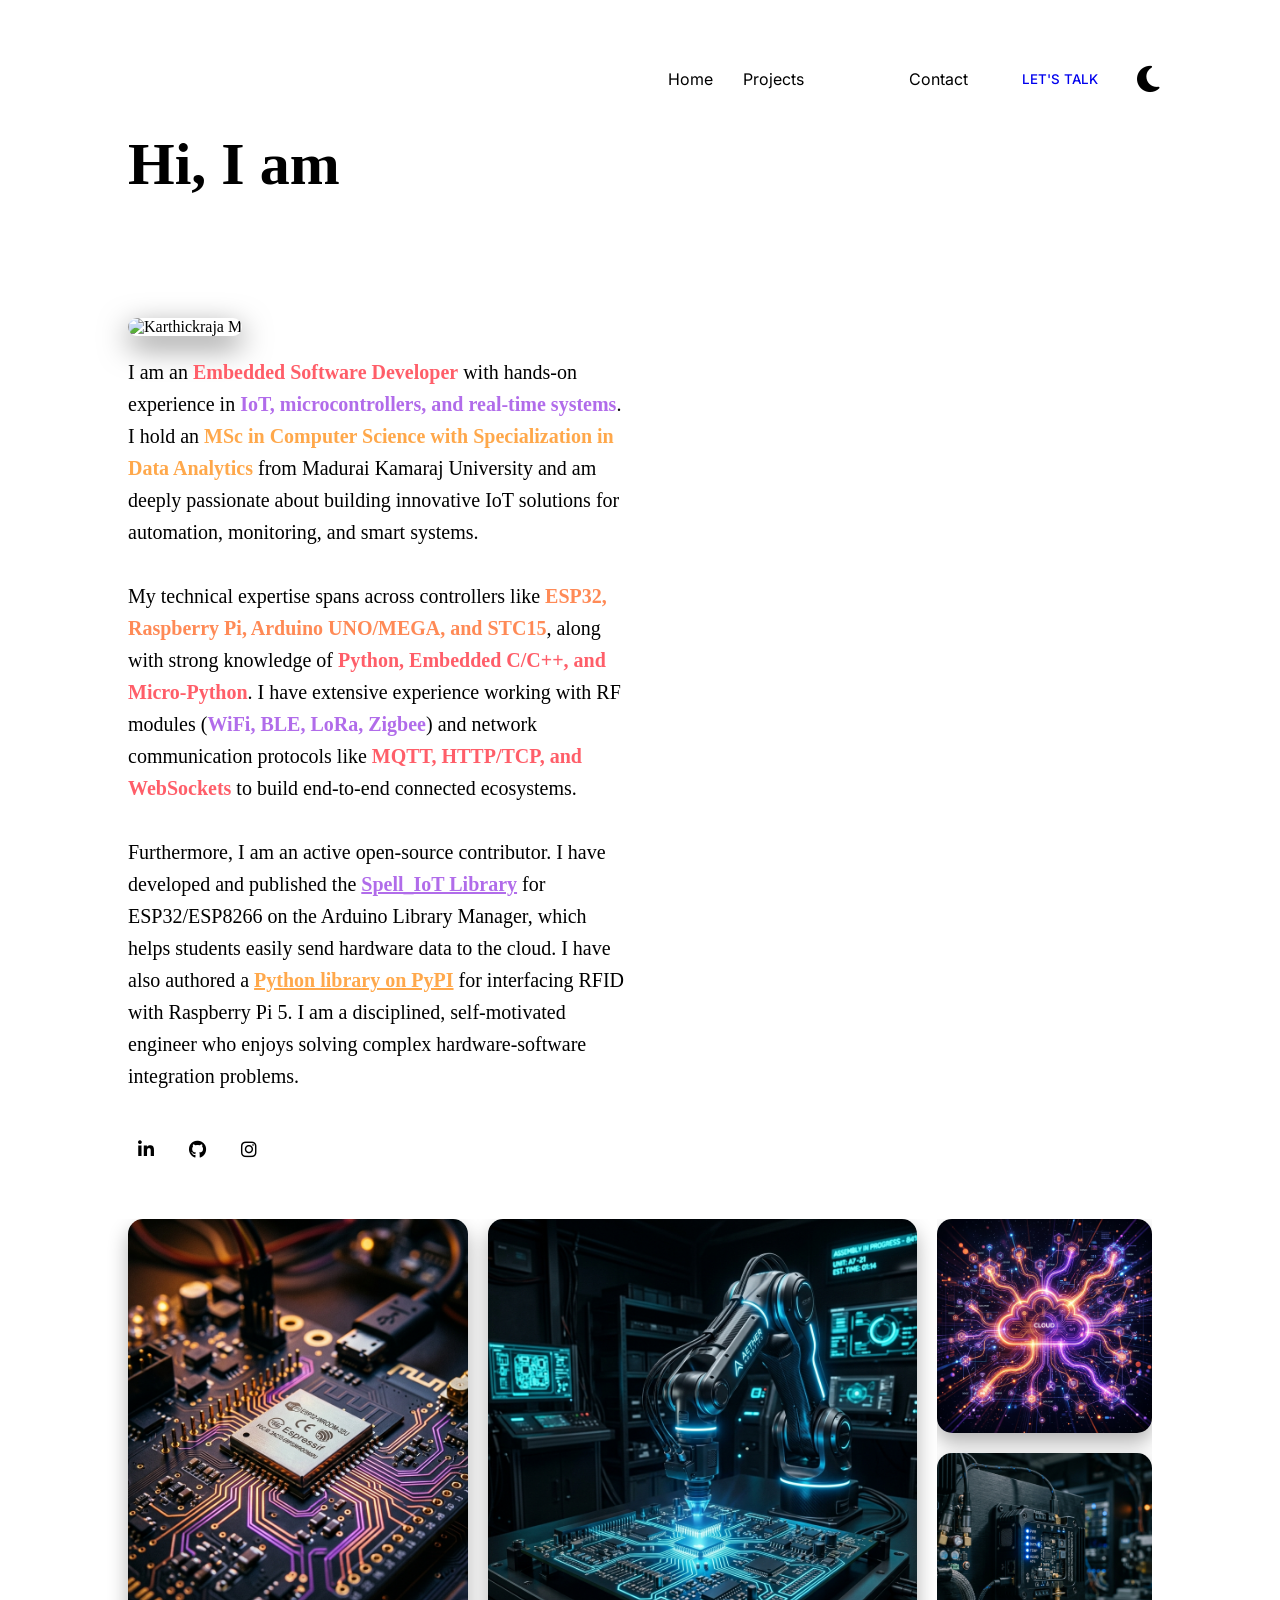
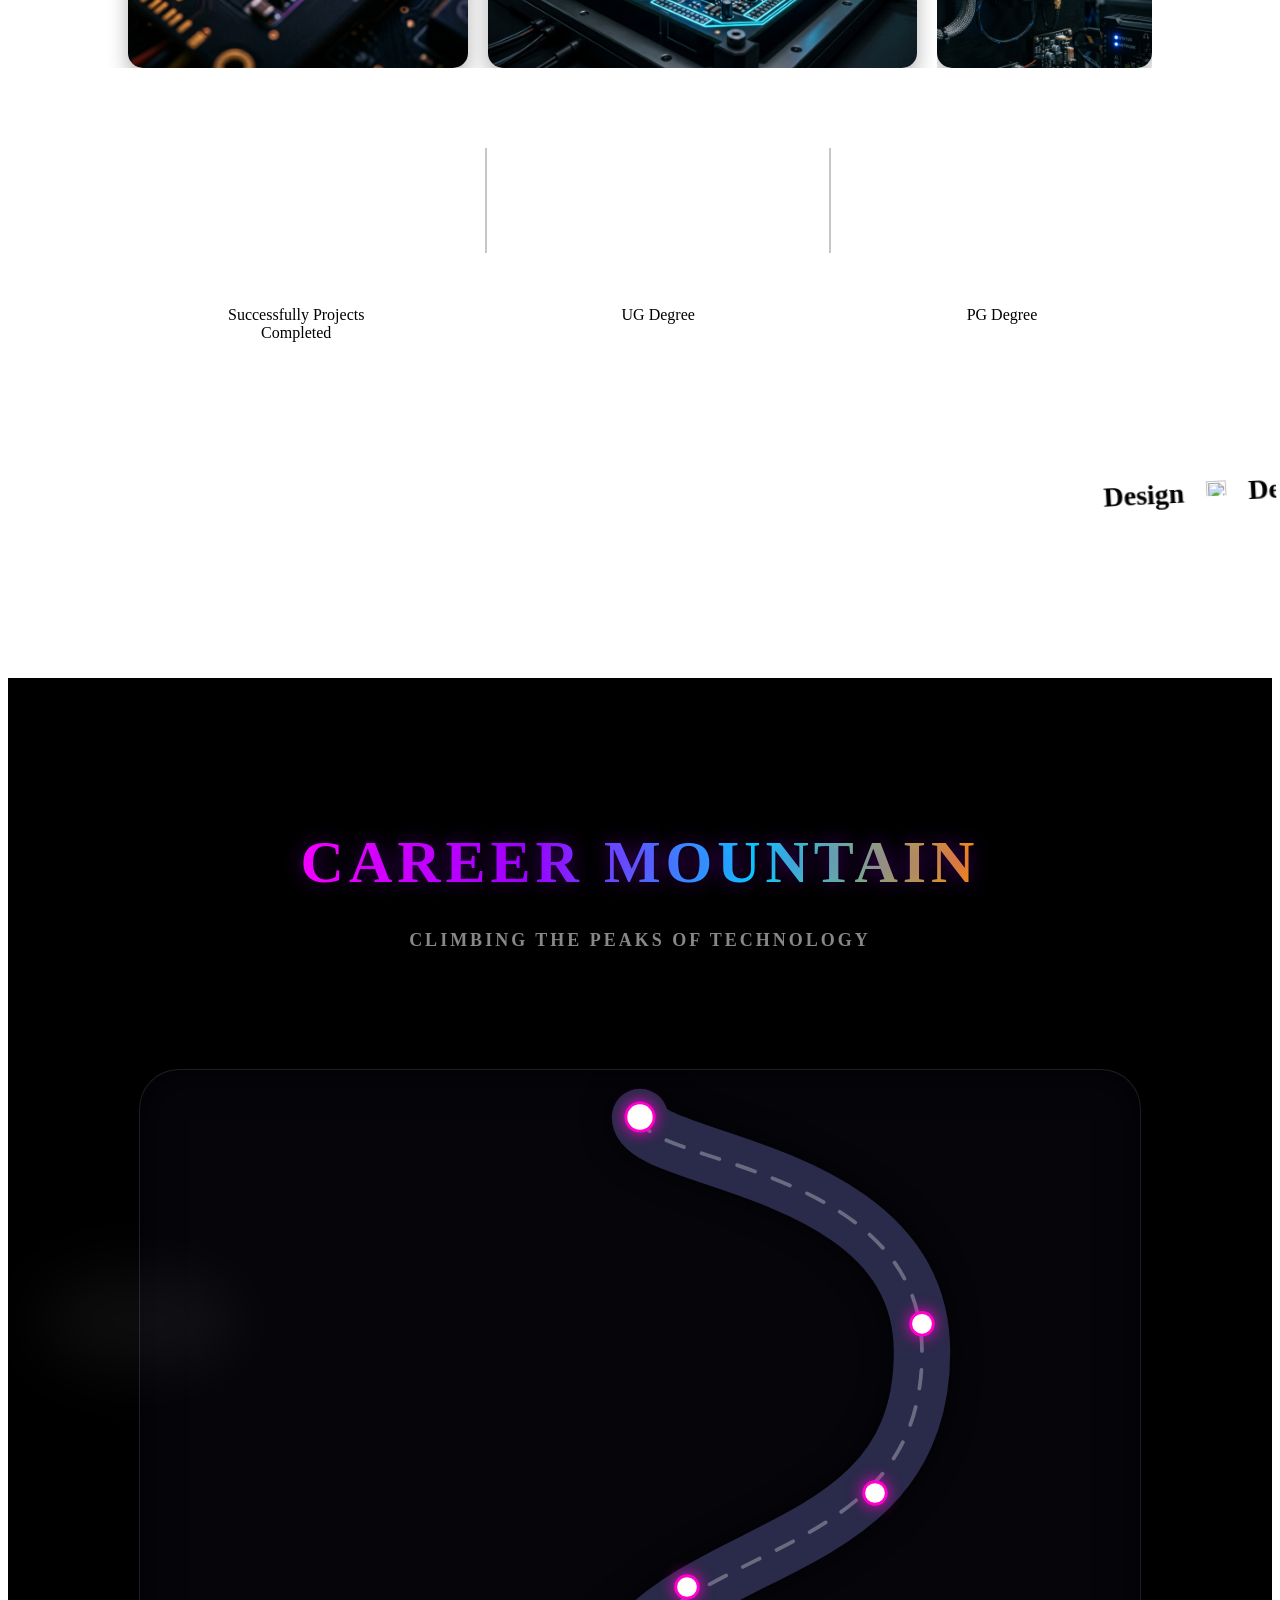
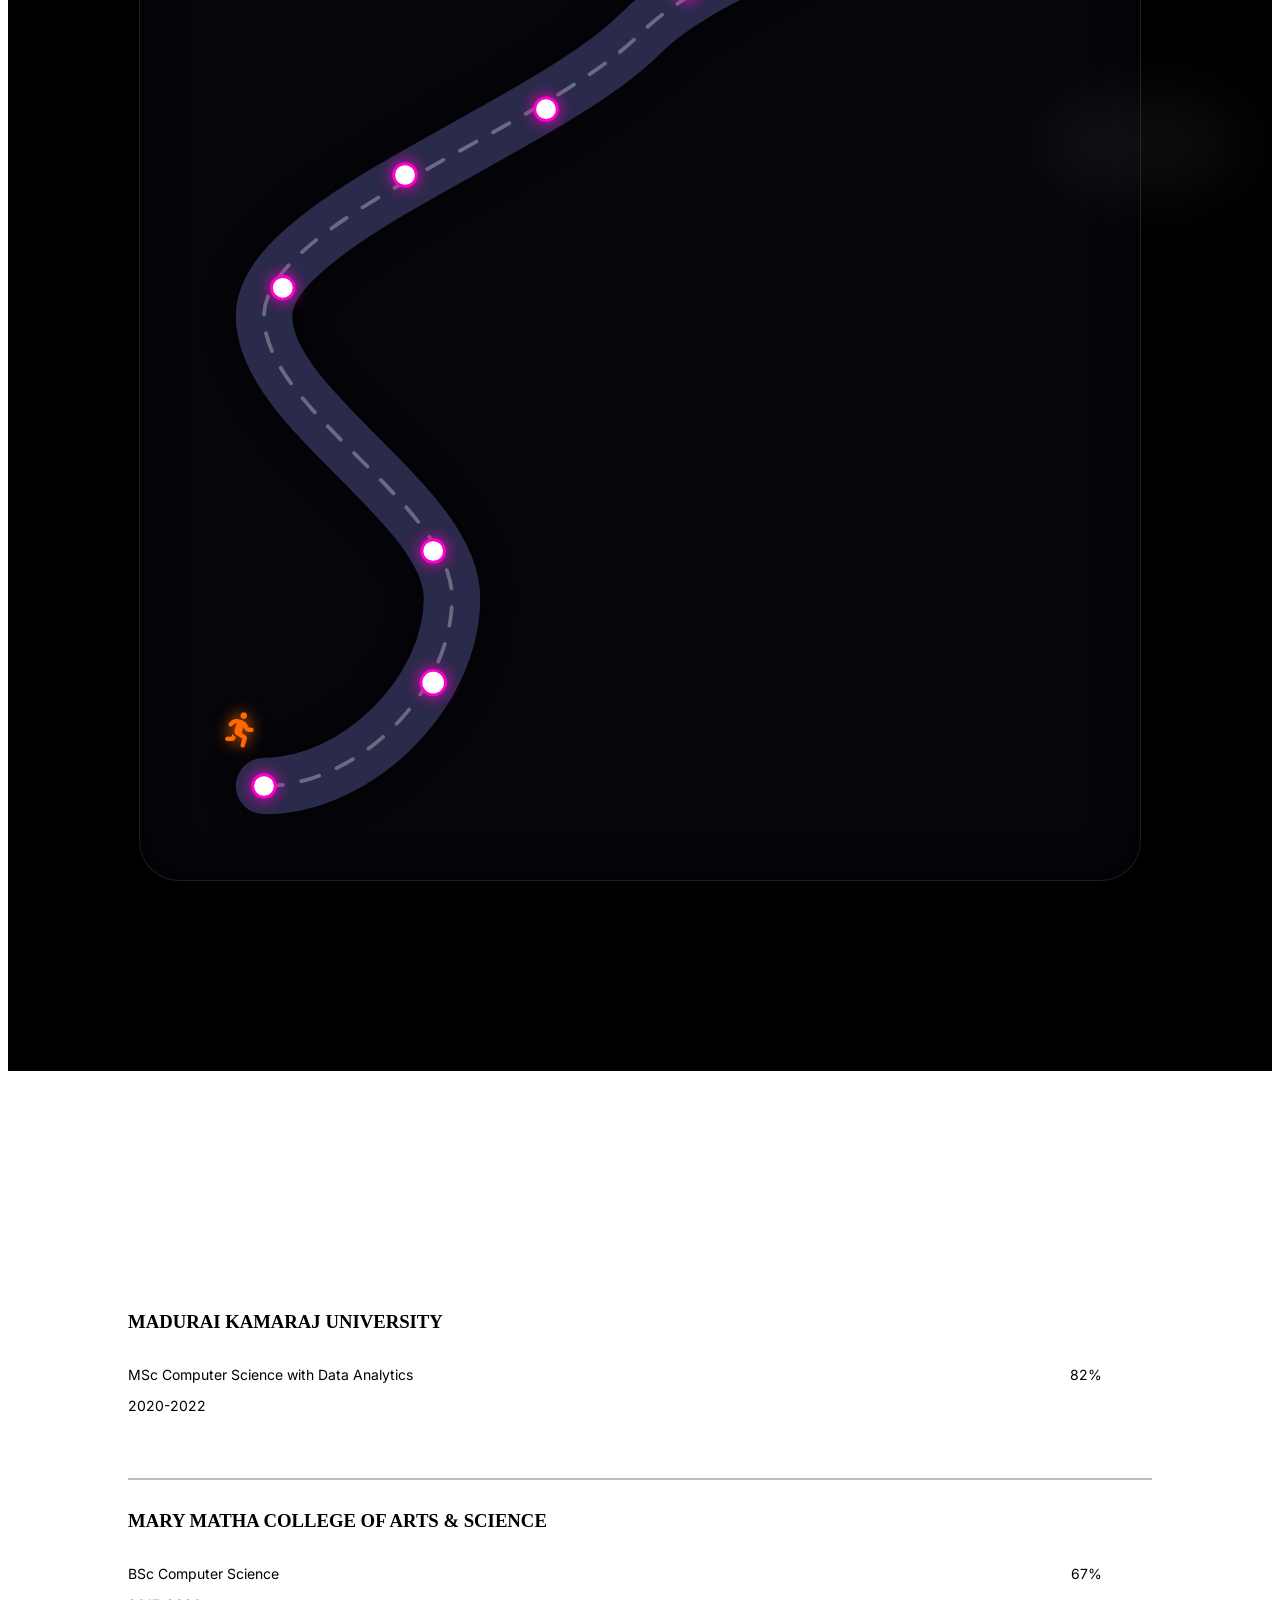
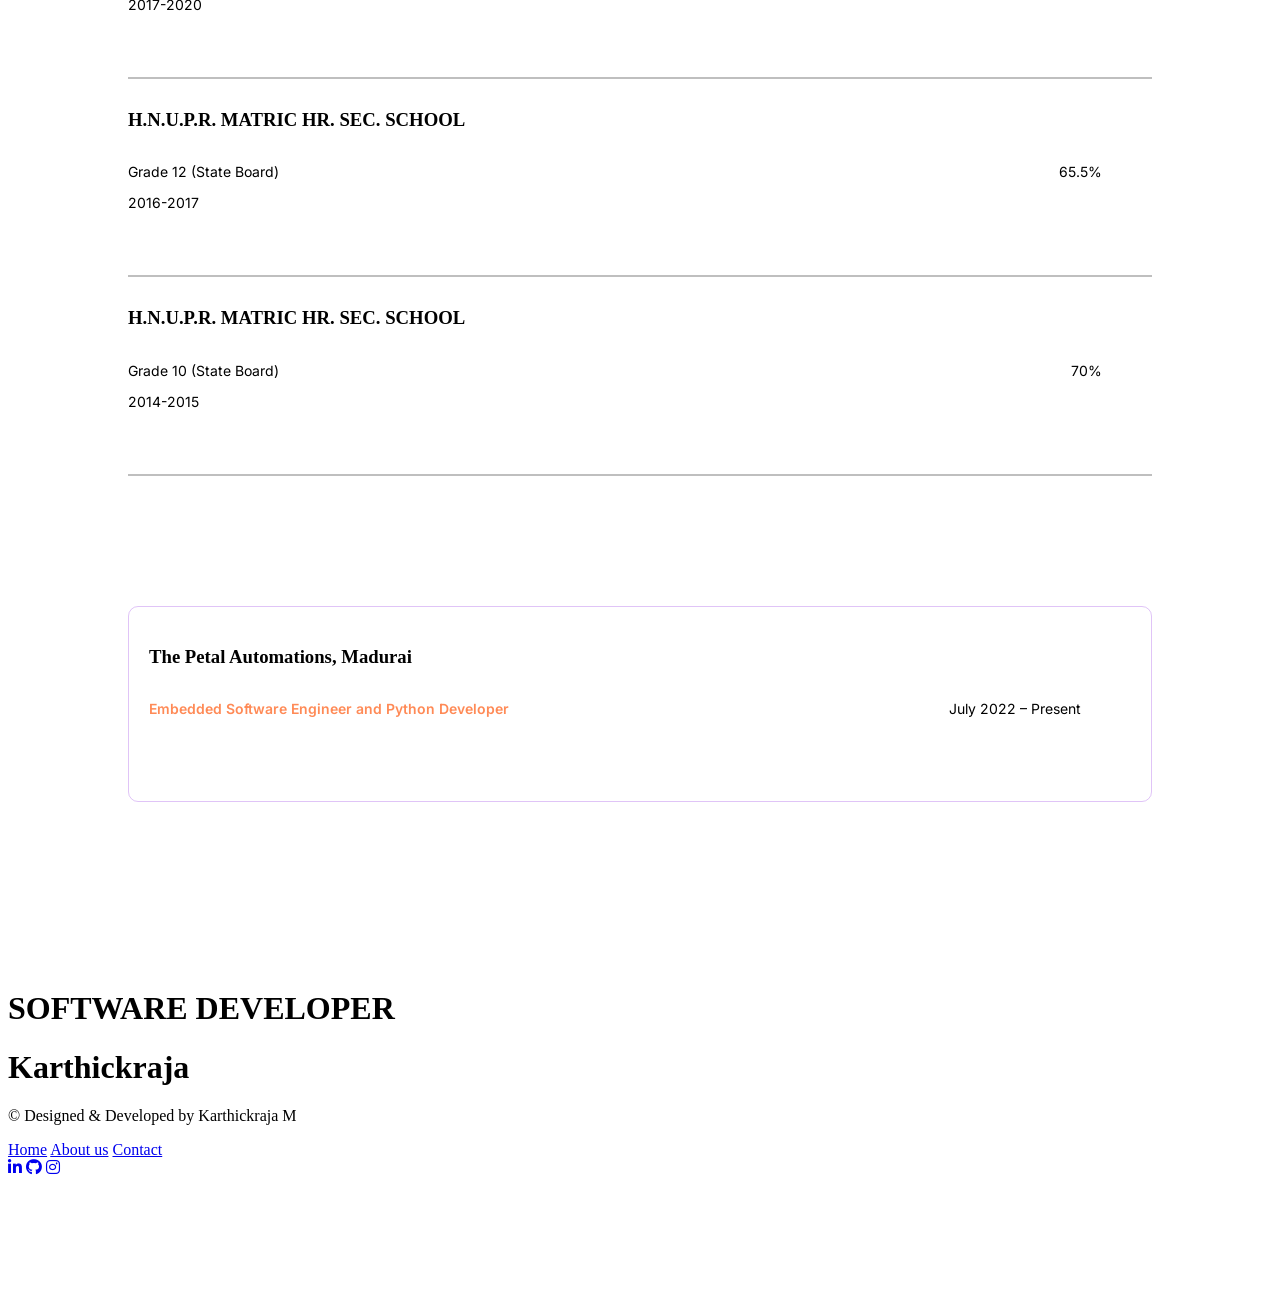
==== about.html @ 16d6aec9 "Implement Luxury Golden Signature Loader with THE DEVELOPER tagline" ====
<!DOCTYPE html>
<html lang="en">

<head>
    <meta charset="UTF-8">
    <meta name="viewport" content="width=device-width, initial-scale=1.0">
    <title>Karthickraja | Software Developer</title>

    <!-- CSS link File -->
    <link rel="stylesheet" href="style/general.css">
    <link rel="stylesheet" href="style/about.css">
    <link rel="stylesheet" href="style/header.css">
    <link rel="stylesheet" href="style/footer.css">

    <!-- Bai Jamjuree google font -->
    <link rel="preconnect" href="https://fonts.googleapis.com">
    <link rel="preconnect" href="https://fonts.gstatic.com" crossorigin>
    <link
        href="https://fonts.googleapis.com/css2?family=Bai+Jamjuree:ital,wght@0,200;0,300;0,400;0,500;0,600;0,700;1,200;1,300;1,400;1,500;1,600;1,700&display=swap"
        rel="stylesheet">

    <!-- inter google font -->
    <link rel="preconnect" href="https://fonts.googleapis.com">
    <link rel="preconnect" href="https://fonts.gstatic.com" crossorigin>
    <link href="https://fonts.googleapis.com/css2?family=Inter:wght@100..900&display=swap" rel="stylesheet">

    <!-- close-icon-link -->
    <link rel="stylesheet" href="https://cdnjs.cloudflare.com/ajax/libs/font-awesome/4.7.0/css/font-awesome.min.css">

    <!--social-media-icon-link -->
    <link rel="stylesheet" href="https://cdnjs.cloudflare.com/ajax/libs/font-awesome/6.5.1/css/all.min.css"
        integrity="sha512-DTOQO9RWCH3ppGqcWaEA1BIZOC6xxalwEsw9c2QQeAIftl+Vegovlnee1c9QX4TctnWMn13TZye+giMm8e2LwA=="
        crossorigin="anonymous" referrerpolicy="no-referrer" />

    <!-- animation -->
    <link href="https://unpkg.com/aos@2.3.1/dist/aos.css" rel="stylesheet">
</head>

<body>
    <a class="top" href="#"><i class="arrow up"></i></a>
    <div class="container">
        <!-- header -->
        <!-- desktop header -->
        <nav class="desktop-header">
            <ul class="nav-bar">
                <div class="header-left">
                    <li>
                        <h1 class="desktop-title"><span class="desktop">SOFTWARE DEVELOPER</span></h1>
                    </li>
                </div>
                <div class="header-right">
                    <li><a href="index.html" class="header home">Home</a></li>
                    <li><a href="projects.html" class="header project">Projects</a></li>
                    <li><a href="about.html" class="header about">About</a></li>
                    <li><a href="contact.html" class="header contact">Contact</a></li>
                    <a href="contact.html"><button class="header-button">LET'S TALK</button></a>
                    <div class="moon"><i class="fa-solid fa-moon"></i></div>
                    <div class="sun"><i class="fa-solid fa-sun"></i></div>
                </div>
            </ul>
        </nav>

        <!-- mobile-header -->
        <nav class="mobile-header">
            <div class="mobile-nav">
                <div class="control">
                    <h1 class="mobile">karthickraja</h1>
                    <div class="control-right">
                        <div class="moon"><i class="fa-solid fa-moon"></i></div>
                        <div class="sun"><i class="fa-solid fa-sun"></i></div>
                        <div id="three-bar" class="three-bar"><i class="fa fa-bars"></i></div>
                        <div id="close" class="close"><i class="fa fa-close"></i></div>
                    </div>
                </div>
                <ul id="mobile-drop-down" class="mobile-drop-down ">
                    <li><a href="index.html" class="header2 home">Home</a></li>
                    <li><a href="projects.html" class="header2 project">Projects</a></li>
                    <li><a href="about.html" class="header2 about">About</a></li>
                    <li><a href="contact.html" class="header2 contact">Contact</a></li>
                    <!-- <li><a href="#" class="header2 projects">Projects</a></li> -->
                    <!-- <li><a href="Client-testimonials.html" class="header2 Testimonials ">Client Testimonials</a></li> -->
                    <!-- <li><a href="Blog.html" class="header2 blog">Blog</a></li> -->
                    <li><a class="headerbutton" href="contact.html"><button class="header2-button">LET'S
                                TALK</button></a></li>
                </ul>
            </div>
        </nav>

        <!-- about-me -->
        <section class="about-me-section">
            <div class="about-me-leftside" data-aos="fade-right">
                <h1 class="detail">Hi, I am <br><span class="about-name">Karthickraja M</span></h1>
                <img src="images/person.jpeg"
                    style="width: 100%; max-width: 320px; border-radius: 20px; box-shadow: 0px 10px 30px rgba(0,0,0,0.5); margin-top: 20px;"
                    alt="Karthickraja M">
            </div>
            <div class="about-me-rightside" data-aos="fade-left">
                <p class="about-para">I am an <strong style="color: #FF5E69;">Embedded Software Developer</strong> with
                    hands-on experience in <strong style="color: #B16CEA;">IoT, microcontrollers, and real-time
                        systems</strong>. I hold an <strong style="color: #FFA84B;">MSc in Computer Science with
                        Specialization in Data Analytics</strong> from Madurai Kamaraj University and am deeply
                    passionate about building innovative IoT solutions for automation, monitoring, and smart systems.
                    <br><br>
                    My technical expertise spans across controllers like <strong style="color: #FF8A56;">ESP32,
                        Raspberry Pi, Arduino UNO/MEGA, and STC15</strong>, along with strong knowledge of <strong
                    style="color: #FF5E69;">Python, Embedded C/C++, and Micro-Python</strong>. I have extensive
                    experience working with RF modules (<strong style="color: #B16CEA;">WiFi, BLE, LoRa,
                        Zigbee</strong>) and network communication protocols like <strong style="color: #FF5E69;">MQTT,
                        HTTP/TCP, and WebSockets</strong> to build end-to-end connected ecosystems. <br><br>
                    Furthermore, I am an active open-source contributor. I have developed and published the <a
                        href="https://github.com/Embedded-Petal/Spell_IoT"
                        style="color: #B16CEA; font-weight: 600; text-decoration: underline;" target="_blank">Spell_IoT
                        Library</a> for ESP32/ESP8266 on the Arduino Library Manager, which helps students easily send
                    hardware data to the cloud. I have also authored a <a
                        href="https://pypi.org/user/karthickraja.thedeveloper/"
                        style="color: #FFA84B; font-weight: 600; text-decoration: underline;" target="_blank">Python
                        library on PyPI</a> for interfacing RFID with Raspberry Pi 5. I am a disciplined, self-motivated
                    engineer who enjoys solving complex hardware-software integration problems.
                </p>
                <div class="about-social-media-box">
                    <a href="https://www.linkedin.com/in/karthickrajathedeveloper"
                        class="about-social-media about-linkedin"><i class="fa-brands fa-linkedin-in"></i></a>
                    <a href="https://github.com/karthickrajathedeveloper" class="about-social-media about-github"><i
                            class="fa-brands fa-github"></i></a>
                    <a href="#" class="about-social-media about-instragram"><i class="fa-brands fa-instagram"></i></a>
                </div>
            </div>
        </section>

        <!-- img-section -->
        <div class="about-img" style="margin-bottom: 80px;">
            <img class="img-one" data-aos="fade-down" src="images/esp32_controller.png"
                style="border-radius: 15px; box-shadow: 0 10px 20px rgba(0,0,0,0.3); object-fit: cover;"
                alt="ESP32 Controller">
            <img class="img-two" data-aos="fade-up" src="images/robotics_ai.png"
                style="border-radius: 15px; box-shadow: 0 10px 20px rgba(0,0,0,0.3); object-fit: cover;"
                alt="Robotics Assembly">
            <div class="about-img-2">
                <img class="img-three" data-aos="fade-down-left" src="images/cloud_iot.png"
                    style="border-radius: 15px; box-shadow: 0 10px 20px rgba(0,0,0,0.3); object-fit: cover;"
                    alt="IoT Cloud">
                <img class="img-four" data-aos="fade-up-left" src="images/smart_sensors.png"
                    style="border-radius: 15px; box-shadow: 0 10px 20px rgba(0,0,0,0.3); object-fit: cover;"
                    alt="Smart Sensors">
            </div>
        </div>

        <!-- project-count -->
        <div class="count">
            <div class="sub-count">
                <div class="count-box ">
                    <p class="about-count" data-aos="zoom-in" data-aos-delay="300">15+</p>
                    <p class="about-topic">Successfully Projects <br> Completed</p>
                </div>
                <div class="line"></div>
                <div class="count-box">
                    <p class="about-count" data-aos="zoom-in" data-aos-delay="300">67%</p>
                    <p class="about-topic">UG Degree</p>
                </div>
                <div class="line"></div>
                <div class="count-box">
                    <p class="about-count" data-aos="zoom-in" data-aos-delay="300">80%</p>
                    <p class="about-topic">PG Degree</p>
                </div>
            </div>
        </div>

        <!-- marquee -->
        <div class="marquee-bg">
            <marquee>
                Design <img src="images/Star.png"> Develop <img src="images/Star.png"> Discover <img
                    src="images/Star.png">
                Design <img src="images/Star.png"> Develop <img src="images/Star.png"> Discover <img
                    src="images/Star.png">
                Design <img src="images/Star.png"> Develop <img src="images/Star.png"> Discover <img
                    src="images/Star.png">
                Design <img src="images/Star.png"> Develop <img src="images/Star.png"> Discover <img
                    src="images/Star.png">
                Design <img src="images/Star.png"> Develop <img src="images/Star.png"> Discover<img
                    src="images/Star.png">
                Design <img src="images/Star.png"> Develop <img src="images/Star.png"> Discover<img
                    src="images/Star.png">
                Design <img src="images/Star.png"> Develop <img src="images/Star.png"> Discover<img
                    src="images/Star.png">
                Design <img src="images/Star.png"> Develop <img src="images/Star.png"> Discover<img
                    src="images/Star.png">
                Design <img src="images/Star.png"> Develop <img src="images/Star.png"> Discover<img
                    src="images/Star.png">
            </marquee>
        </div>

        <!-- Career Roadmap -->
        <section class="roadmap-section">
            <div class="roadmap-header" data-aos="fade-down">
                <h1 class="roadmap-topic">Career Mountain</h1>
                <p class="roadmap-subtitle">CLIMBING THE PEAKS OF TECHNOLOGY</p>
            </div>

            <div class="journey-mountain-container">
                <!-- Illustrative Background -->
                <div class="mountain-bg">
                    <div class="cloud c1"></div>
                    <div class="cloud c2"></div>
                    <div class="city-silhouette"></div>
                </div>

                <!-- The Winding Mountain Path SVG -->
                <svg class="mountain-path-svg" viewBox="0 0 1000 1500" preserveAspectRatio="xMidYMid meet">
                    <!-- The Thick Road -->
                    <path id="mountainPath" class="road-base"
                        d="M100,1400 C200,1400 300,1300 300,1200 S100,1000 100,900 S400,700 500,600 S800,500 800,300 S500,100 500,50" />
                    <path class="road-line-dashed"
                        d="M100,1400 C200,1400 300,1300 300,1200 S100,1000 100,900 S400,700 500,600 S800,500 800,300 S500,100 500,50" />

                    <!-- Milestone Points (Markers) -->

                    <!-- Milestone Points (Markers) -->
                    <g class="markers">
                        <circle class="marker-dot" cx="100" cy="1400" r="12" />
                        <circle class="marker-dot" cx="280" cy="1290" r="13" />
                        <circle class="marker-dot" cx="280" cy="1150" r="12" />
                        <circle class="marker-dot" cx="120" cy="870" r="12" />
                        <circle class="marker-dot" cx="250" cy="750" r="12" />
                        <circle class="marker-dot" cx="400" cy="680" r="12" />
                        <circle class="marker-dot" cx="550" cy="550" r="12" />
                        <circle class="marker-dot" cx="750" cy="450" r="12" />
                        <circle class="marker-dot" cx="800" cy="270" r="12" />
                        <circle class="marker-dot" cx="500" cy="50" r="15" />
                    </g>
                </svg>

                <!-- Milestone Cards & Flags -->
                <div class="mountain-milestones">

                    <!-- 1: 2020 -->
                    <div class="m-item" style="left: -5%; top: 85%;" data-aos="zoom-in">
                        <div class="m-card"><span class="m-year">2020</span>
                            <p class="m-desc">Flowers Mart using HTML, PHP, MySQL</p>
                        </div>
                        <div class="m-flag flag-pink"><i class="fas fa-flag"></i></div>
                    </div>

                    <!-- 2: 2021 -->
                    <div class="m-item" style="left: 30%; top: 79%;" data-aos="zoom-in">
                        <div class="m-card"><span class="m-year">2021</span>
                            <p class="m-desc">Build ecommerce website using Python</p>
                        </div>
                        <div class="m-flag flag-orange"><i class="fas fa-flag"></i></div>
                    </div>

                    <!-- 3: Mar 2022 -->
                    <div class="m-item" style="left: 10%; top: 68%;" data-aos="zoom-in">
                        <div class="m-card"><span class="m-year">Mar 2022</span>
                            <p class="m-desc">Smart dustbin using Raspberry Pi and GSM module</p>
                        </div>
                        <div class="m-flag flag-purple"><i class="fas fa-flag"></i></div>
                    </div>

                    <!-- 4: July 2022 -->
                    <div class="m-item" style="left: 16%; top: 55%;" data-aos="zoom-in">
                        <div class="m-card"><span class="m-year">July 2022</span>
                            <p class="m-desc">Joined as Python Trainee</p>
                        </div>
                        <div class="m-flag flag-blue"><i class="fas fa-flag"></i></div>
                    </div>

                    <!-- 5: Sept 2022 -->
                    <div class="m-item" style="left: 5%; top: 45%;" data-aos="zoom-in">
                        <div class="m-card"><span class="m-year">Sept 2022</span>
                            <p class="m-desc">Junior Embedded Developer</p>
                        </div>
                        <div class="m-flag flag-pink"><i class="fas fa-flag"></i></div>
                    </div>

                    <!-- 6: May 2023 -->
                    <div class="m-item" style="left: 45%; top: 43%;" data-aos="zoom-in">
                        <div class="m-card"><span class="m-year">May 2023</span>
                            <p class="m-desc">Face tracking robotic kit using AI</p>
                        </div>
                        <div class="m-flag flag-orange"><i class="fas fa-flag"></i></div>
                    </div>

                    <!-- 7: 2023-24 -->
                    <div class="m-item" style="left: 40%; top: 29%;" data-aos="zoom-in">
                        <div class="m-card"><span class="m-year">2023 - 2024</span>
                            <p class="m-desc">R&D IoT products</p>
                        </div>
                        <div class="m-flag flag-purple"><i class="fas fa-flag"></i></div>
                    </div>

                    <!-- 8: Jan 2025 -->
                    <div class="m-item" style="left: 78%; top: 27%;" data-aos="zoom-in">
                        <div class="m-card"><span class="m-year">Jan 2025</span>
                            <p class="m-desc">Senior Embedded Developer</p>
                        </div>
                        <div class="m-flag flag-blue"><i class="fas fa-flag"></i></div>
                    </div>

                    <!-- 9: 2026 - THE SUMMIT (The Goal) -->
                    <div class="m-item final-summit" style="left: 50%; top: 12%;" data-aos="zoom-in">
                        <div class="m-card"><span class="m-year">2026</span>
                            <p class="m-desc">Tech Lead - Spell_IoT</p>
                        </div>
                        <div class="m-flag flag-gold"><i class="fas fa-trophy"></i></div>
                    </div>

                    <!-- THE RUNNER (Following the road) -->
                    <div class="road-runner">
                        <i class="fas fa-running"></i>
                    </div>

                    <!-- THE FUTURE: 2027 -->
                    <div class="m-item future-2027" style="left: 40%; top: -2%;" data-aos="fade-left">
                        <div class="future-label">2027</div>
                        <div class="m-flag flag-orange"><i class="fas fa-flag-checkered"></i></div>
                    </div>
                </div>
            </div>
        </section>

        <!-- Education & Experience -->
        <section class="edu-exp-section">
            <!-- Education -->
            <div class="edu-exp-box" data-aos="fade-down">
                <h1 class="edu-topic">Education</h1>
                <div class="edu-box">
                    <h3>MADURAI KAMARAJ UNIVERSITY</h3>
                    <div class="education">
                        <div>
                            <p class="edu">MSc Computer Science with Data Analytics</p>
                            <p class="year">2020-2022</p>
                        </div>
                        <p>82%</p>
                    </div>
                </div>
                <div class="edu-box">
                    <h3>MARY MATHA COLLEGE OF ARTS & SCIENCE</h3>
                    <div class="education">
                        <div>
                            <p class="edu">BSc Computer Science</p>
                            <p class="year">2017-2020</p>
                        </div>
                        <p>67%</p>
                    </div>
                </div>
                <div class="edu-box">
                    <h3>H.N.U.P.R. MATRIC HR. SEC. SCHOOL</h3>
                    <div class="education">
                        <div>
                            <p class="edu">Grade 12 (State Board)</p>
                            <p class="year">2016-2017</p>
                        </div>
                        <p>65.5%</p>
                    </div>
                    <p></p>
                </div>
                <div class="edu-box">
                    <h3>H.N.U.P.R. MATRIC HR. SEC. SCHOOL</h3>
                    <div class="education">
                        <div>
                            <p class="edu">Grade 10 (State Board)</p>
                            <p class="year">2014-2015</p>
                        </div>
                        <p>70%</p>
                    </div>
                    <p></p>
                </div>
            </div>
            <!-- Work Experience -->
            <div class="edu-exp-box" data-aos="fade-up">
                <h1 class="edu-topic">Work Experience</h1>
                <div class="edu-box"
                    style="border: 1px solid rgba(177, 108, 234, 0.4); border-radius: 10px; padding: 20px;">
                    <h3>The Petal Automations, Madurai</h3>
                    <div class="education">
                        <p class="edu" style="font-weight: 600; color: #FF8A56;">Embedded Software Engineer and Python
                            Developer</p>
                        <p>July 2022 – Present</p>
                    </div>
                </div>
            </div>
        </section>

        <!-- follow-me -->
        <section class="follow-me-section">
            <img class="follow-me-img" data-aos="fade-right" src="images/about person.png" alt="">
            <div class="follow-me-box" data-aos="fade-left">
                <h2>Follow me</h2>
                <p>I'm Karthickraja M, an Embedded Systems & IoT Developer
                    working on automation, smart devices, and real-time systems.</p>
                <div class="follow-me-line"></div>
                <div class="follow-me-icon-box">
                    <a href="#" class="follow-me follow-facebook"><i class="fa-brands fa-facebook"></i></a>
                    <a href="https://www.linkedin.com/in/karthickrajathedeveloper" class="follow-me follow-linkedin"><i
                            class="fa-brands fa-linkedin-in"></i></a>
                    <a href="#" class="follow-me follow-twitter"><i class="fa-brands fa-twitter"></i></a>
                    <a href="#" class="follow-me follow-instragram"><i class="fa-brands fa-instagram"></i></a>
                    <a href="https://github.com/karthickrajathedeveloper" class="follow-me follow-github"><i
                            class="fa-brands fa-github"></i></a>
                    <a href="#" class="follow-me follow-telegram"><i class="fa-brands fa-telegram"></i></a>
                </div>
            </div>
        </section>

        <!-- footer -->
        <footer>
            <div class="footer-left">
                <h1 class="footer-topic">SOFTWARE DEVELOPER</h1>
                <h1 class="footer-topic-mobile">Karthickraja</h1>
                <p class="designed">© Designed & Developed by Karthickraja M</p>
            </div>
            <div class="footer-right">
                <div class="footer-nav">
                    <a href="index.html" class="footer footer-home">Home</a>
                    <a href="about.html" class="footer footer-about">About us</a>
                    <a href="contact.html" class="footer footer-contact">Contact</a> <br>
                </div>
                <div class="social-media-box">
                    <a href="https://www.linkedin.com/in/karthickrajathedeveloper" class="social-media linkedin"><i
                            class="fa-brands fa-linkedin-in"></i></a>
                    <a href="https://github.com/karthickrajathedeveloper" class="social-media github"><i
                            class="fa-brands fa-github"></i></a>
                    <a href="#" class="social-media instragram"><i class="fa-brands fa-instagram"></i></a>
                </div>
            </div>
        </footer>
    </div>

    <script src="script/script.js"></script>

    <script type="text/javascript" src="script/vanilla-tilt.js"></script>
    <script type="text/javascript">
        VanillaTilt.init(document.querySelectorAll(".follow-me-box"), {
            max: 25,
            speed: 400
        });
    </script>

    <!-- animation -->
    <script src="https://unpkg.com/aos@2.3.1/dist/aos.js"></script>
    <script>
        AOS.init({
            duration: 1000,
            offset: 5,
            delay: 10
        });
        AOS.refresh();
    </script>
</body>

</html>
---- style/about.css ----
.about {
    background: var(--gradient-color);
    background-clip: text;
    -webkit-text-fill-color: transparent;
}

/* Blended Wavy Neon Roadmap Section */
.roadmap-section {
    padding-inline: 60px;
    margin-bottom: 150px;
    padding-block: 150px;
    background: #000;
}

.roadmap-header {
    display: flex;
    flex-direction: column;
    align-items: center;
    justify-content: center;
    gap: 15px;
    margin-bottom: 100px;
}

.roadmap-topic {
    font-size: 60px;
    font-weight: 900;
    text-transform: uppercase;
    letter-spacing: 5px;
    background: linear-gradient(90deg, #ff00ff, #9d00ff, #00d4ff, #ff8c00);
    background-clip: text;
    -webkit-text-fill-color: transparent;
    margin: 0;
    text-shadow: 0 0 20px rgba(157, 0, 255, 0.4);
}

.roadmap-subtitle {
    font-size: 18px;
    color: #888;
    letter-spacing: 3px;
    font-weight: 600;
}

/* Career Mountain Journey (High-Fidelity Infographic) */
.journey-mountain-container {
    position: relative;
    width: 100%;
    max-width: 1000px;
    height: 1350px;
    margin: 40px auto;
    background: rgba(13, 13, 26, 0.4);
    border-radius: 40px;
    overflow: visible;
    padding-top: 60px;
    border: 1px solid rgba(255, 255, 255, 0.1);
    box-shadow: inset 0 0 40px rgba(0, 0, 0, 0.5);
    transition: background 0.5s ease;
}

/* Light Theme Overrides */
body.light-theme .journey-mountain-container {
    background: rgba(240, 242, 245, 0.8);
    border-color: rgba(0, 0, 0, 0.1);
    box-shadow: inset 0 0 30px rgba(0, 0, 0, 0.05);
}

/* Winding SVG Road */
.mountain-path-svg {
    position: absolute;
    top: 0;
    left: 0;
    width: 100%;
    height: 100%;
    z-index: 1;
}

.road-base {
    fill: none;
    stroke: #2a2a4a;
    stroke-width: 60;
    stroke-linecap: round;
    filter: drop-shadow(0 0 15px rgba(0, 0, 0, 0.5));
    transition: stroke 0.5s ease;
}

body.light-theme .road-base {
    stroke: #d1d9e6;
    filter: drop-shadow(0 5px 15px rgba(0, 0, 0, 0.1));
}

.road-line-dashed {
    fill: none;
    stroke: rgba(255, 255, 255, 0.3);
    stroke-width: 4;
    stroke-dasharray: 20 20;
    stroke-linecap: round;
}

body.light-theme .road-line-dashed {
    stroke: rgba(0, 0, 0, 0.1);
}

.marker-dot {
    fill: #fff;
    stroke: #ff00cc;
    stroke-width: 3;
    filter: drop-shadow(0 0 8px #ff00cc);
}

/* Background Elements */
.mountain-bg {
    position: absolute;
    width: 100%;
    height: 100%;
    pointer-events: none;
}

.cloud {
    position: absolute;
    width: 200px;
    height: 100px;
    background: rgba(255, 255, 255, 0.05);
    filter: blur(30px);
    border-radius: 50%;
    animation: floatCloud 20s infinite linear;
}

body.light-theme .cloud {
    background: rgba(0, 0, 0, 0.03);
}

.c1 {
    top: 10%;
    left: -10%;
}

.c2 {
    top: 40%;
    right: -10%;
    animation-delay: -5s;
}

@keyframes floatCloud {
    from {
        transform: translateX(0);
    }

    to {
        transform: translateX(120vw);
    }
}

/* Milestones (Flags & Cards) */
.mountain-milestones {
    position: absolute;
    top: 0;
    left: 0;
    width: 100%;
    height: 100%;
    z-index: 5;
}

.m-item {
    position: absolute;
    display: flex;
    flex-direction: column;
    align-items: center;
    transform: translate(-50%, -100%);
    width: 200px;
    z-index: 10;
}

.m-flag {
    font-size: 24px;
    margin-top: 5px;
    filter: drop-shadow(0 0 8px currentColor);
    animation: wave 2s infinite ease-in-out;
    position: relative;
    z-index: 2;
}

/* Summit Landmark */
.summit-landmark {
    position: absolute;
    top: -100px;
    font-size: 80px;
    z-index: -1;
}

.summit-landmark i {
    color: #ff6a00;
    /* Vibrant Orange */
    filter: drop-shadow(0 0 20px #ff6a00);
    animation: climbUp 2s infinite ease-in-out;
}

@keyframes climbUp {
    0% {
        transform: translateY(20px) scale(0.9);
        opacity: 0.5;
    }

    50% {
        transform: translateY(0) scale(1.1);
        opacity: 1;
    }

    100% {
        transform: translateY(-20px) scale(0.9);
        opacity: 0;
    }
}

body.light-theme .summit-landmark i {
    color: #ff00cc;
    /* Pink for light theme */
    filter: drop-shadow(0 0 10px #ff00cc);
}

.summit-glow {
    position: absolute;
    top: 50%;
    left: 50%;
    transform: translate(-50%, -50%);
    width: 200px;
    height: 200px;
    background: radial-gradient(circle, rgba(255, 204, 0, 0.2), transparent);
    filter: blur(30px);
}

/* Future 2027 Sequence */
.future-2027 {
    transform: translate(0, -50%) !important;
    width: 200px !important;
}

.run-to-future {
    font-size: 35px;
    color: #ff6a00;
    text-shadow: 0 0 20px #ff6a00;
    animation: runBeyond 2s infinite linear;
}

@keyframes runBeyond {
    0% {
        transform: translateX(0) scaleX(1);
    }

    50% {
        transform: translateX(30px) scaleX(1.1);
    }

    100% {
        transform: translateX(60px) scaleX(1);
        opacity: 0;
    }
}

.future-label {
    font-size: 14px;
    font-weight: 700;
    color: #ff6a00;
    text-transform: uppercase;
    letter-spacing: 2px;
    margin-top: 10px;
    background: rgba(0, 0, 0, 0.5);
    padding: 5px 15px;
    border-radius: 20px;
    border: 1px solid #ff6a00;
    box-shadow: 0 0 15px rgba(255, 106, 0, 0.3);
}

body.light-theme .future-label {
    background: rgba(255, 255, 255, 0.8);
    color: #ff6a00;
}

@keyframes wave {

    0%,
    100% {
        transform: rotate(-10deg);
    }

    50% {
        transform: rotate(10deg);
    }
}

.flag-pink {
    color: #ff00cc;
}

.flag-orange {
    color: #ff6a00;
}

.flag-purple {
    color: #7b2ff7;
}

.flag-blue {
    color: #00d2ff;
}

.flag-gold {
    color: #ffcc00;
    font-size: 50px;
}

.m-card {
    background: rgba(9, 9, 31, 0.95);
    backdrop-filter: blur(10px);
    border: 1px solid rgba(255, 255, 255, 0.1);
    border-radius: 12px;
    padding: 12px;
    text-align: center;
    box-shadow: 0 8px 20px rgba(0, 0, 0, 0.5);
    transition: all 0.4s ease;
}

body.light-theme .m-card {
    background: rgba(255, 255, 255, 0.9);
    border-color: rgba(0, 0, 0, 0.1);
    box-shadow: 0 10px 25px rgba(0, 0, 0, 0.1);
}

.m-item:hover .m-card {
    transform: translateY(-10px) scale(1.1);
}

.m-year {
    display: block;
    font-size: 15px;
    font-weight: 800;
    margin-bottom: 3px;
    background: linear-gradient(to right, #fff, #bbb);
    -webkit-background-clip: text;
    -webkit-text-fill-color: transparent;
}

body.light-theme .m-year {
    background: linear-gradient(to right, #333, #666);
    -webkit-background-clip: text;
}

.m-desc {
    font-size: 13px;
    color: #ccc;
    line-height: 1.4;
}

body.light-theme .m-desc {
    color: #444;
}

/* Climbing Person */
.climbing-person {
    position: absolute;
    font-size: 40px;
    color: #fff;
    z-index: 10;
    text-shadow: 0 0 20px #00d2ff;
    animation: climb 3s infinite ease-in-out;
}

body.light-theme .climbing-person {
    color: #333;
    text-shadow: 0 2px 10px rgba(0, 0, 0, 0.2);
}

/* Road Runner (Path Follower) */
.road-runner {
    position: absolute;
    z-index: 100;
    offset-path: path("M100,1260 C200,1260 300,1170 300,1080 S100,900 100,810 S400,630 500,540 S800,450 800,270 S500,90 500,45");
    offset-rotate: auto;
    animation: journeyRun 10s infinite linear;
    pointer-events: none;
}

.road-runner i {
    font-size: 35px;
    color: #ff6a00;
    text-shadow: 0 0 15px #ff6a00;
}

@keyframes journeyRun {
    0% {
        offset-distance: 0%;
        opacity: 0;
    }

    5% {
        opacity: 1;
    }

    95% {
        opacity: 1;
    }

    100% {
        offset-distance: 100%;
        opacity: 0;
    }
}

body.light-theme .road-runner i {
    color: #ff00cc;
}

/* Responsive */
@media (max-width: 768px) {
    .journey-mountain-container {
        height: auto;
        padding: 50px 10px;
        overflow: visible;
    }

    .mountain-path-svg {
        display: none;
    }

    .mountain-milestones {
        position: relative;
        display: flex;
        flex-direction: column;
        gap: 40px;
    }

    .m-item {
        position: relative !important;
        left: 0 !important;
        top: 0 !important;
        transform: none;
        width: 100%;
    }

    .climbing-person {
        display: none;
    }
}

@media (max-width: 1200px) {
    .roadmap-container.snake-path {
        display: flex;
        flex-direction: column;
        align-items: center;
        padding: 50px 20px;
    }

    .roadmap-container.snake-path::before,
    .roadmap-container.snake-path::after,
    .roadmap-connector,
    .roadmap-dot::before {
        display: none;
    }

    .roadmap-item {
        width: 100%;
        margin-bottom: 50px;
    }

    .roadmap-card {
        width: 100%;
    }
}



.about-me-section {
    margin-top: 120px;
    display: flex;
    justify-content: space-between;
    padding-inline: 120px;
    margin-bottom: 100px;
}

.detail {
    font-size: 70px;
    color: var(--black-color);
    margin-bottom: 30px;
}

.about-name {
    background: var(--gradient-color);
    background-clip: text;
    -webkit-text-fill-color: transparent;
}

.about-me-rightside {
    display: flex;
    flex-direction: column;
    max-width: 500px;
}

.about-para {
    color: var(--black-color);
    margin-bottom: 70px;
    line-height: 32px;
    font-size: 20px;
}

.about-social-media-box {
    display: flex;
    gap: 15px;
}

.about-social-media {
    font-size: 18px;
    color: var(--black-color);
    background: var(--gradient-color);
    padding-block: 8px;
    padding-inline: 10px;
    border-radius: 60%;
}

.about-social-media:hover {
    color: var(--white-color);
    /* border: double 1px transparent; */
    background-origin: border-box;
    background-clip: padding-box, border-box;
    background-image: linear-gradient(rgba(0, 0, 0, 0.473), rgba(0, 0, 0, 0.473)), radial-gradient(circle at top left, #B16CEA 14.06%, #FF5E69 44.79%, #FF8A56 71.87%, #FFA84B 100%);
}


.about-img {
    padding-inline: 120px;
    display: flex;
    justify-content: center;
    margin-bottom: 100px;
    column-gap: 20px;
    overflow: hidden;
}

.about-img-2 {
    display: flex;
    flex-direction: column;
    row-gap: 20px;
    overflow: hidden;
}

.img-one {
    max-width: 340px;
    max-height: 620px;
    min-width: 1px;
    min-height: 1px;
}

.img-two {
    max-width: 540px;
    max-height: 620px;
    min-width: 1px;
    min-height: 1px;
}

.img-three {
    max-width: 340px;
    max-height: 310px;
    min-width: 1px;
    min-height: 1px;
    display: inline;
}

.img-four {
    max-width: 340px;
    max-height: 310px;
    min-width: 1px;
    min-height: 1px;
}

.count {
    padding-inline: 120px;
    margin-bottom: 130px;
}

.sub-count {
    display: flex;
    justify-content: space-between;
    margin-inline: 100px;
}

.count-box {
    text-align: center;
}

.about-count {
    background: var(--gradient-color);
    background-clip: text;
    -webkit-text-fill-color: transparent;
    font-size: 50px;
    font-weight: 700;
}

.about-topic {
    color: var(--black-color);
}

.line {
    background-color: rgba(128, 128, 128, 0.452);
    width: 2px;
    height: 105px;
}

/* marquee */
.marquee-bg {
    background: var(--gradient-color);
    height: 90px;
    margin-bottom: 100px;
    position: relative;
}

marquee {
    position: absolute;
    top: 0;
    left: -5px;
    right: -5px;
    background-color: var(--black-color);
    color: var(--white-color);
    font-size: 28px;
    font-weight: 600;
    padding-block: 18px;
    transform: rotate(-3deg);
    display: flex;
    align-items: center;
}

marquee img {
    width: 20px;
    height: 20px;
    margin-inline: 15px;
}

/*Education & Experience  */
.edu-exp-section {
    padding-inline: 120px;
    /* display: flex; */
    margin-bottom: 70px;
    gap: 70px;

}

.edu-exp-box {
    flex-basis: 50%;
}

.edu-box h3 {
    color: var(--black-color);
}

.edu-topic {
    font-size: 48px;
    background: var(--gradient-color);
    background-clip: text;
    -webkit-text-fill-color: transparent;
    margin-bottom: 35px;
}

.edu-box {
    border-bottom: 2px solid rgba(128, 128, 128, 0.5);
    margin-bottom: 30px;
}

.education {
    color: var(--black-color);
    display: flex;
    justify-content: space-between;
    padding-right: 50px;
    font-size: 14px;
    font-family: "Inter", sans-serif;
    margin-top: 5px;
    margin-bottom: 50px;
}

.edu {
    margin-bottom: 5px;
}

/* companies-logo */
.companies-logo-section {
    padding-inline: 120px;
    margin-bottom: 120px;
}

.compaines-logo-topic {
    font-size: 60px;
    color: var(--black-color);
    text-align: center;
    margin-bottom: 70px;
}

.logo-topic {
    background: var(--gradient-color);
    background-clip: text;
    -webkit-text-fill-color: transparent;
}

.compaines-logo {
    display: grid;
    grid-template-columns: repeat(4, 160px);
    justify-content: space-between;
    row-gap: 50px;
    padding-inline: 70px;
}

.compaines-logo img {
    width: 160px;
}

/* follow-me */
.follow-me-section {
    padding-inline: 120px;
    margin-bottom: 100px;
    position: relative;
}

.follow-me-img {
    padding-left: 40px;
    max-width: 720px;
    max-height: 720px;
}

.follow-me-box {
    max-width: 480px;
    /* height: 301px; */
    background-color: var(--black-color);
    padding: 40px;
    position: absolute;
    top: 190px;
    left: 720px;
}

.follow-me-box h2 {
    background: var(--gradient-color);
    background-clip: text;
    -webkit-text-fill-color: transparent;
    font-size: 32px;
    margin-bottom: 20px;
}

.follow-me-box p {
    color: var(--white-color);
    margin-bottom: 20px;
}

.follow-me-line {
    width: 100%;
    height: 2px;
    background-color: rgba(128, 128, 128, 0.418);
    margin-bottom: 20px;
}

.follow-me-icon-box {
    display: flex;
    justify-content: space-between;
    font-size: 20px;

}

.follow-me {
    color: var(--white-color);
}

.follow-me:hover {
    background: var(--gradient-color);
    background-clip: text;
    -webkit-text-fill-color: transparent;
}




@media (max-width: 1460px) {
    .detail {
        font-size: 60px;
    }

    .about-para {
        margin-bottom: 40px;
    }
}

@media (max-width: 1390px) {
    .follow-me-img {
        max-width: 620px;
        max-height: 620px;
    }

    .follow-me-box {
        top: 160px;
        left: 510px;
    }
}

@media (max-width: 1350px) {
    .about-me-section {
        margin-top: 80px;
        margin-bottom: 50px;
    }

    .about-me-section {
        display: flex;
        flex-direction: column;
    }
}

@media (max-width: 1300px) {
    .compaines-logo {
        padding-inline: 0px;
    }
}



@media (max-width: 1150px) {

    .about-me-section,
    .about-img,
    .count,
    .roadmap-section,
    .edu-exp-section,
    .companies-logo-section,
    .follow-me-section {
        padding-inline: 60px;
    }

    .follow-me-img {
        padding-left: 0px;
    }

    .follow-me-box {
        top: 160px;
        left: 435px;
    }
}


@media (max-width: 1024px) {
    .about-img {
        column-gap: 15px;
    }

    .about-img-2 {
        row-gap: 15px;
    }
}

@media (max-width: 990px) {

    .about-count {
        font-size: 40px;
    }

    .sub-count {
        margin-inline: 0;
    }
}

@media (max-width: 960px) {
    .edu-exp-section {
        display: flex;
        flex-direction: column;
    }

    .compaines-logo {
        display: grid;
        grid-template-columns: repeat(3, 160px);
    }

    .follow-me-img {
        max-width: 520px;
        max-height: 520px;
    }

    .follow-me-box {
        top: 160px;
        left: 370px;
        max-width: 400px;
    }
}

@media (max-width: 900px) {

    .about-img {
        column-gap: 10px;
    }

    .about-img-2 {
        row-gap: 10px;
    }
}

@media (max-width: 810px) {
    .follow-me-img {
        max-width: 520px;
        max-height: 520px;
    }

    .follow-me-box {
        top: 450px;
        left: 120px;
        right: 0;
    }

    .follow-me-section {
        margin-bottom: 270px;
    }
}


@media (max-width: 750px) {
    .compaines-logo img {
        width: 130px;
    }
}

@media (max-width: 700px) {
    .about-img {
        margin-bottom: 70px;
    }

    .about-count {
        font-size: 50px;
        margin-bottom: 10px;
    }

    .count {
        margin-bottom: 100px;
    }

    .sub-count {
        display: flex;
        flex-direction: column;
    }

    .line {
        width: 140px;
        height: 2px;
        margin-inline: auto;
        margin-bottom: 25px;
    }

    .count-box {
        margin-bottom: 25px;
    }
}


@media (max-width: 650px) {
    .about-img {
        column-gap: 7px;
    }

    .about-img-2 {
        row-gap: 7px;
    }

    .detail {
        font-size: 50px;
    }

    .about-me-section {
        margin-top: 60px;
    }
}


@media (max-width: 630px) {
    .compaines-logo {
        display: grid;
        grid-template-columns: repeat(2, 130px);
    }

    .follow-me-img {
        max-width: 420px;
        max-height: 420px;
    }

    .follow-me-box {
        top: 350px;
        left: 110px;
        max-width: 320px;
    }
}


@media (max-width: 555px) {
    .compaines-logo-topic {
        font-size: 50px;
    }
}

@media (max-width: 524px) {

    .about-me-section,
    .about-img,
    .count,
    .roadmap-section,
    .edu-exp-section,
    .companies-logo-section,
    .follow-me-section {
        padding-inline: 30px;
    }

    .follow-me-box {
        top: 350px;
        left: 80px;
    }

}

@media (max-width: 500px) {
    .education {
        display: flex;
        flex-direction: column;
        margin-bottom: 30px;
    }

    .edu,
    .year {
        margin-bottom: 20px;
    }

}

@media (max-width: 480px) {
    .detail {
        font-size: 40px;
    }

    .follow-me-img {
        max-width: 340px;
        max-height: 340px;
    }

    .follow-me-box {
        top: 290px;
        left: 55px;
        max-width: 292px;
    }
}

@media (max-width: 450px) {
    .about-img {
        column-gap: 5px;
    }

    .about-img-2 {
        row-gap: 5px;
    }

    .edu-topic {
        font-size: 32px;
    }
}

@media (max-width: 424px) {
    .compaines-logo-topic {
        font-size: 45px;
    }

}

@media (max-width: 400px) {
    .compaines-logo img {
        width: 100px;
    }

    .follow-me-img {
        max-width: 240px;
        max-height: 240px;
    }

    .follow-me-box {
        padding: 25px;
        top: 200px;
        left: 45px;
        max-width: 210px;
    }

    .follow-me-box h2 {
        font-size: 25px;
        margin-bottom: 10px;
    }

    .follow-me-box p {
        font-size: 13px;
    }

    .follow-me {
        font-size: 15px;
    }

    .follow-me-section {
        margin-bottom: 200px;
    }
}

@media (max-width: 390px) {
    .compaines-logo-topic {
        font-size: 35px;
    }
}

@media (max-width: 380px) {
    .detail {
        font-size: 35px;
    }

    .about-para {
        font-size: 15px;
    }
}

@media (max-width: 350px) {
    .detail {
        font-size: 30px;
    }

    .about-para {
        font-size: 13px;
    }
}
---- style/header.css ----
.desktop-header {
    background-color: var(--main-color);
    /* border-bottom: 1px solid rgba(0, 0, 0, 0.034); */
    position: fixed;
    top: 0;
    left: 0;
    right: 0;
    padding-block: 20px;
    padding-inline: 120px;
    font-family: "Inter", sans-serif;
    z-index: 50;
}

.desktop-title-logo,
.desktop-title {
    border: 1px solid transparent;
    border-radius: 12px;
    padding: 8px 16px;
    transition: all 0.4s ease;
    display: inline-block;
}

.desktop-title-logo:hover,
.desktop-title:hover {
    border-color: #B16CEA;
    box-shadow: 0 0 20px rgba(177, 108, 234, 0.3);
    background: rgba(177, 108, 234, 0.05);
}

.desktop {
    background: var(--gradient-color);
    background-clip: text;
    -webkit-background-clip: text;
    -webkit-text-fill-color: transparent;
    background-size: 200% auto;
    animation: shine 4s linear infinite;
    font-weight: 800;
    letter-spacing: 1px;
    font-size: 24px;

}


@keyframes shine {
    to {
        background-position: 200% center;
    }
}

.nav-bar {
    display: flex;
    justify-content: space-between;
    text-wrap: nowrap;
}

.header-left {
    display: flex;
    justify-content: start;
    align-items: center;
}

li {
    list-style-type: none;
}

.nav-bar h1 {
    margin-right: 50px;
}

.header {
    color: var(--black-color);
    text-decoration: none;
    font-weight: 400;
    margin-right: 30px;
}

.header:hover {
    background: var(--gradient-color);
    background-clip: text;
    -webkit-text-fill-color: transparent;
}

.header-button {
    background-color: var(--black-color);
    color: var(--white-color);
    padding-block: 12px;
    padding-inline: 24px;
    border-radius: 50px;
    border: none;
    font-weight: 500;
    font-family: "Inter", sans-serif;
    cursor: pointer;
}

.header-button:hover {
    background-color: var(--white-color);
    color: var(--black-color);
    box-shadow: rgba(0, 0, 0, 0.35) 0px 5px 15px;
    border: 2px solid var(--black-color);
}

.header-right {
    display: flex;
    align-items: center;
}

.sun {
    margin-left: 15px;
    display: none;
    font-size: 30px;
    color: white;
}

.moon {
    margin-left: 15px;
    font-size: 30px;
}

/* Mobile-nav */

.mobile-header {
    position: fixed;
    top: 0;
    left: 0;
    right: 0;
    background-color: var(--main-color);
    z-index: 10;
    display: none;
}

.mobile-nav {
    padding-inline: 60px;
    padding-block: 20px;
    display: none;
}

.mobile {
    background: var(--gradient-color);
    background-clip: text;
    -webkit-background-clip: text;
    -webkit-text-fill-color: transparent;
    background-size: 200% auto;
    animation: shine 4s linear infinite;
    font-weight: 800;
}

.control {
    width: 100%;
    justify-content: space-between;
    display: none;
}

.control-right {
    display: flex;
}

.three-bar {
    font-size: 30px;
    color: var(--black-color);
    text-align: center;
    width: 40px;
    margin-left: 15px;
}

.three-bar:active {
    background-color: var(--black-color);
    color: var(--white-color);
}

.close {
    font-size: 30px;
    color: var(--black-color);
    text-align: center;
    width: 40px;
    border-radius: 50%;
    margin-left: 15px;
    display: none;
}

.close:active {
    background-color: var(--black-color);
    color: var(--white-color);
}

.mobile-drop-down {
    position: absolute;
    background-color: var(--main-color);
    width: 100%;
    top: 60px;
    left: 0;
    display: flex;
    flex-direction: column;
    display: none;
    border-bottom: 1px rgba(128, 128, 128, 0.473) solid;
}

.header2 {
    display: block;
    padding-top: 15px;
    padding-bottom: 15px;
    padding-left: 60px;
    color: var(--black-color);
    text-decoration: none;
}

.header2:hover {
    background: var(--gradient-color);
    background-clip: text;
    -webkit-text-fill-color: transparent;
}

.header2-button {
    background-color: var(--black-color);
    color: var(--white-color);
    padding-block: 12px;
    padding-inline: 24px;
    border-radius: 50px;
    border: none;
    font-weight: 500;
    cursor: pointer;
}

.header2-button:hover {
    background-color: var(--white-color);
    color: var(--black-color);
    box-shadow: rgba(0, 0, 0, 0.35) 0px 5px 15px;
}

.headerbutton {
    display: block;
    padding-top: 15px;
    padding-bottom: 15px;
    padding-left: 60px;
}




@media (max-width: 1150px) {
    .desktop-header {
        padding-inline: 60px
    }
}

@media (max-width: 850px) {

    /* 1024px */
    .desktop-header {
        display: none;
    }

    .mobile-header {
        display: block;
    }

    .mobile-nav {
        display: block;
    }

    .control {
        display: flex;
    }
}


@media (max-width: 524px) {
    .mobile-nav {
        padding-inline: 30px;
    }

    .header2,
    .headerbutton {
        padding-left: 30px;
    }
}
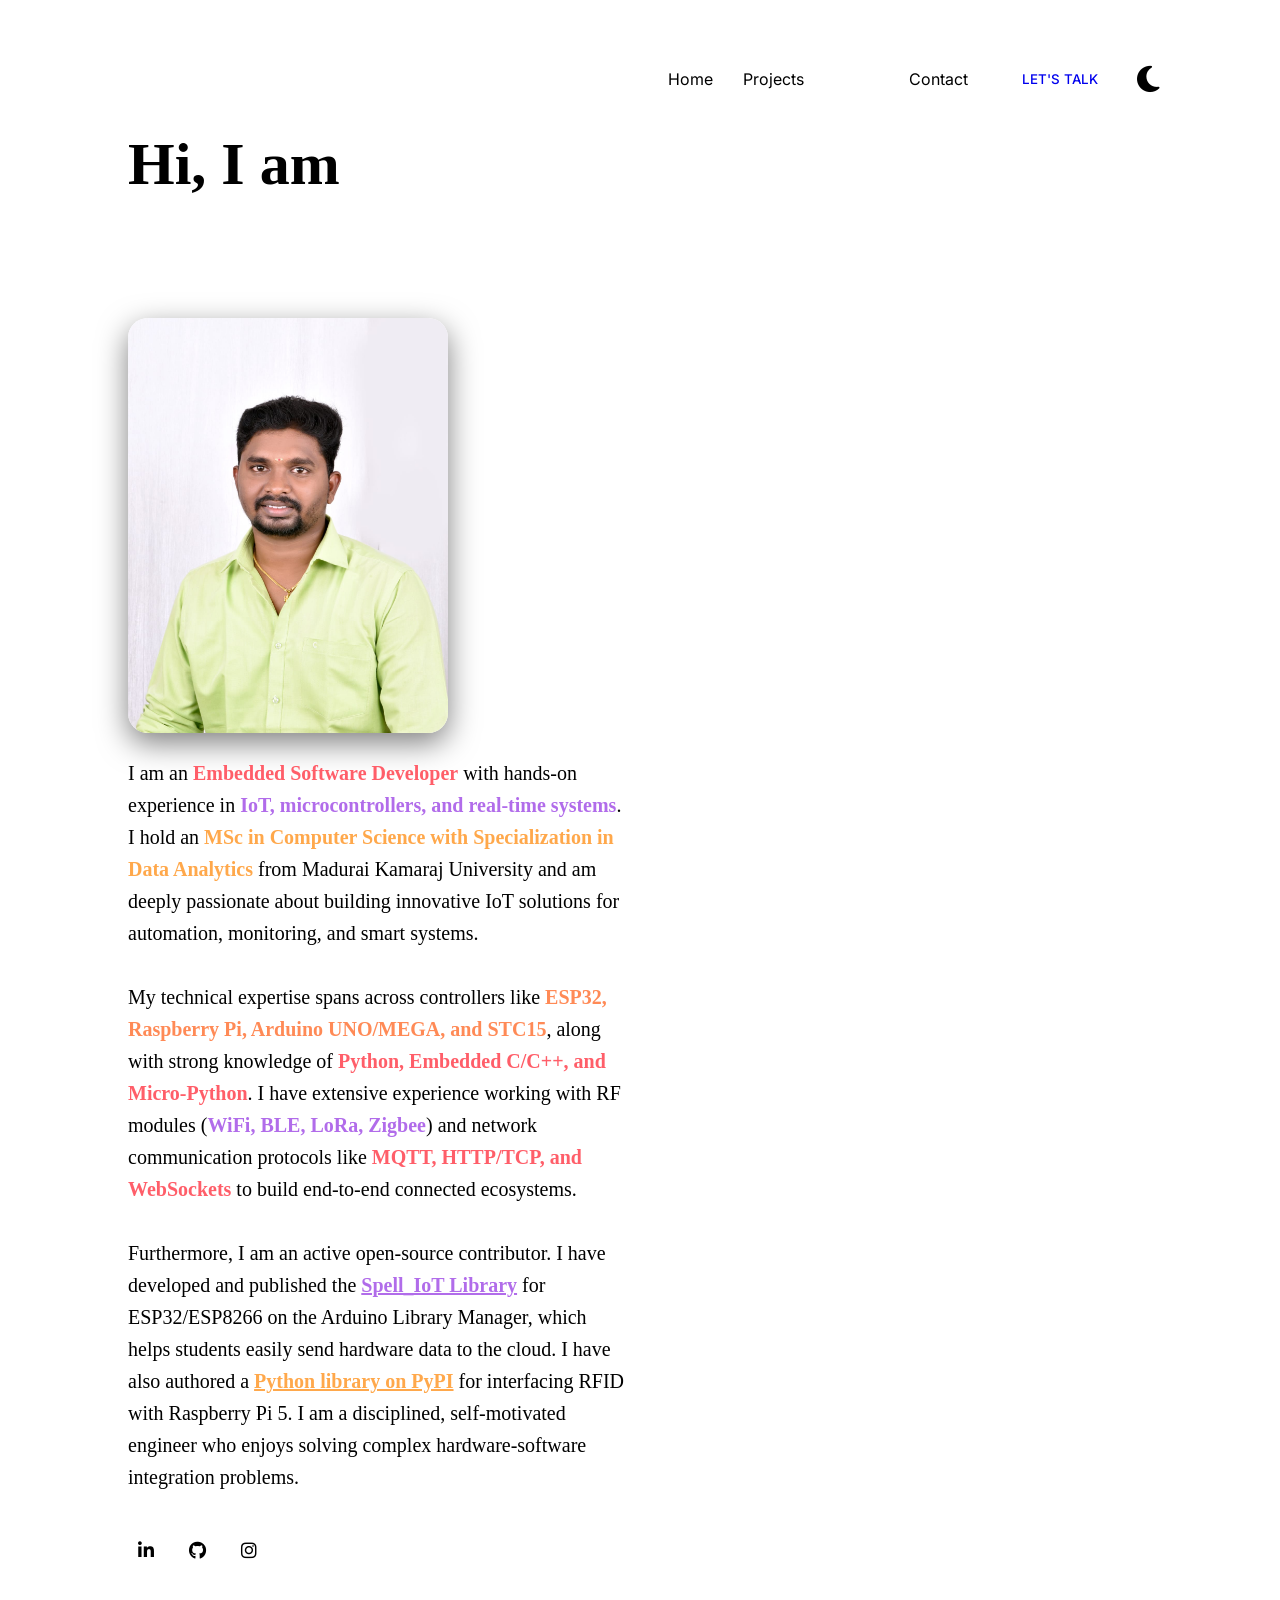
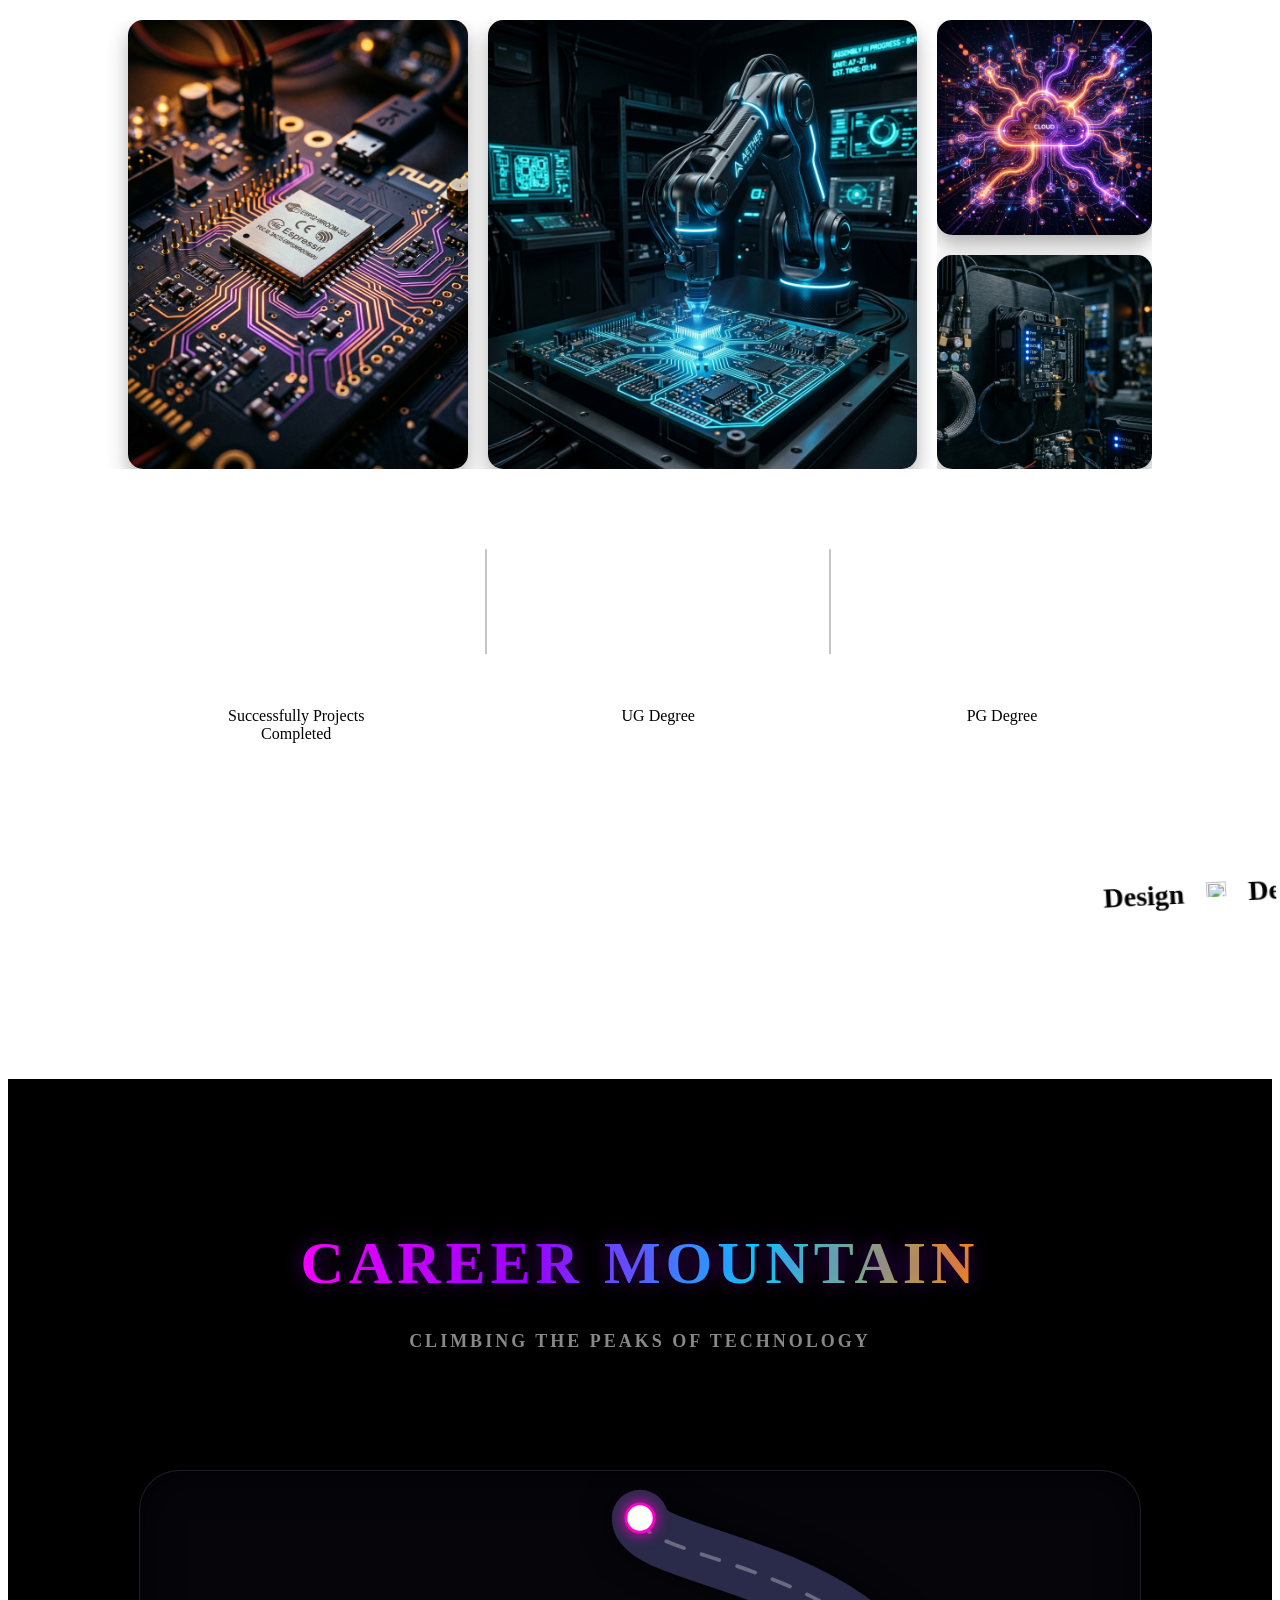
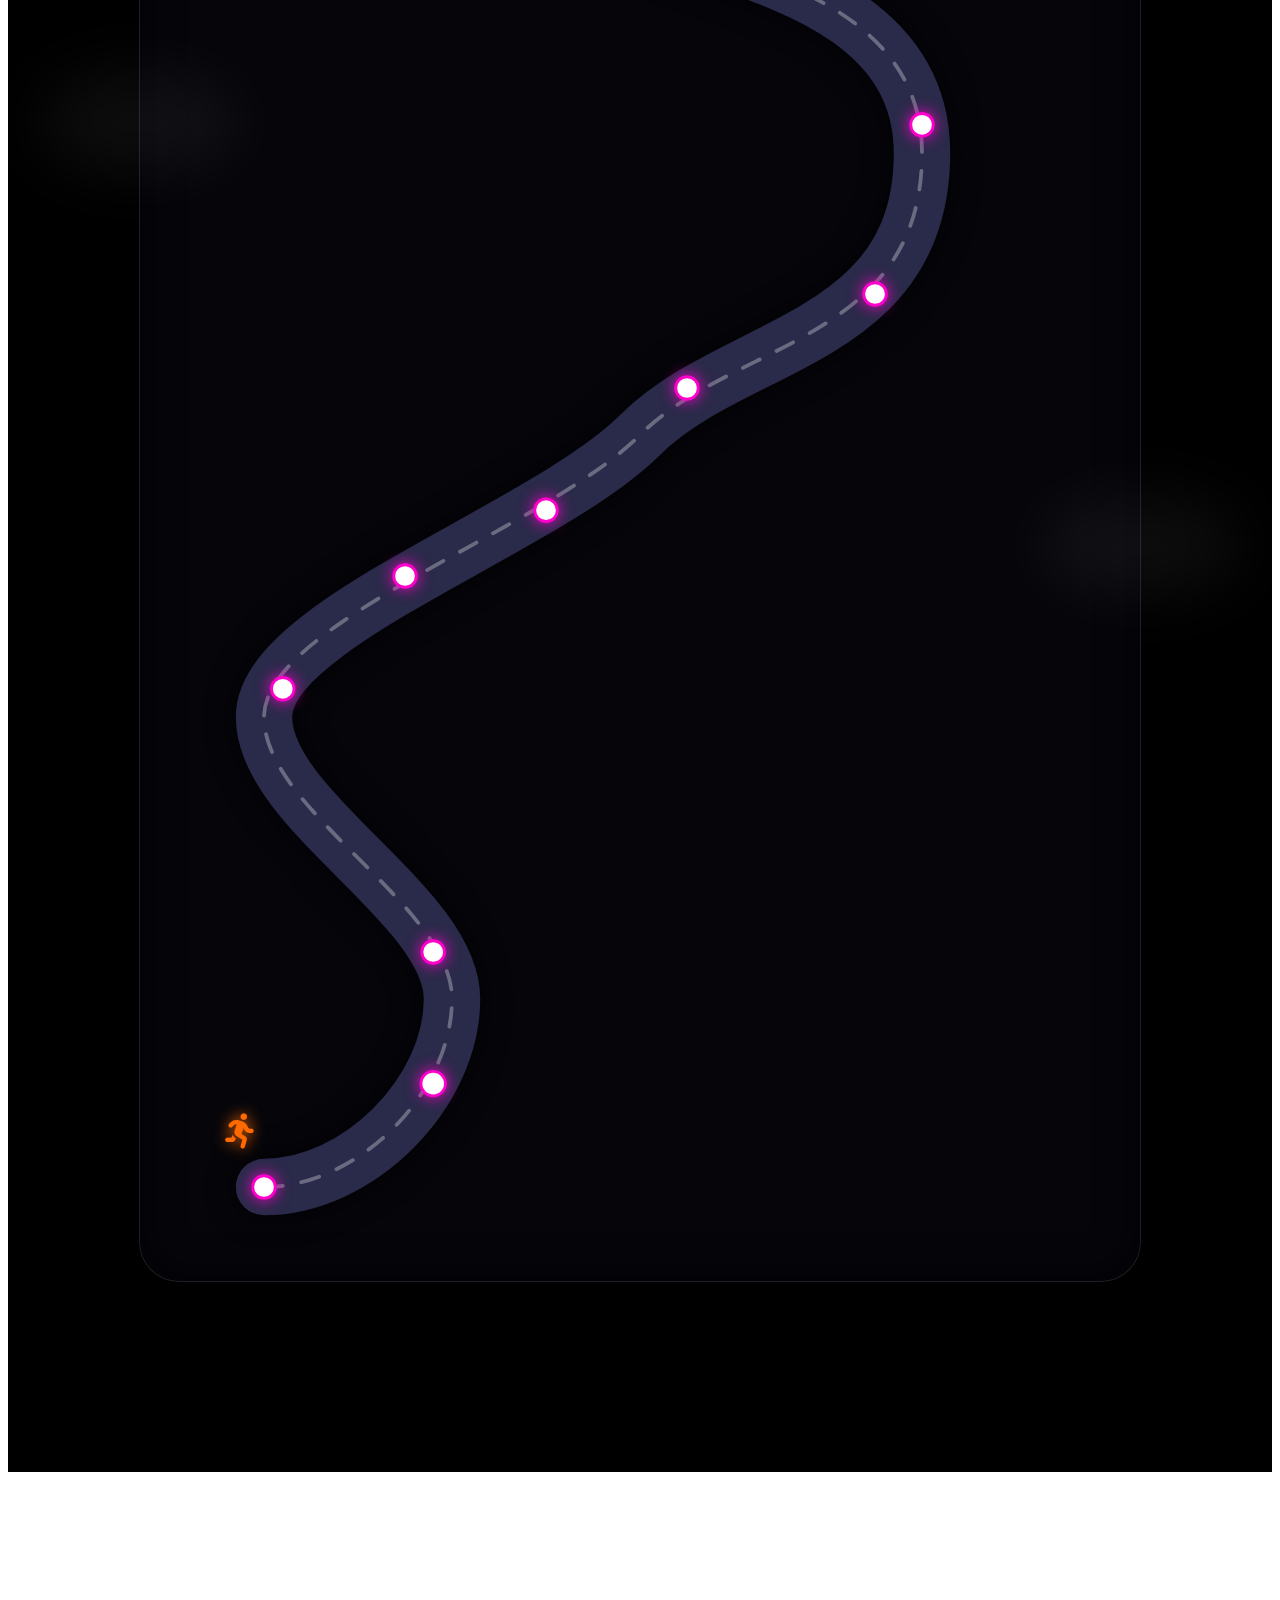
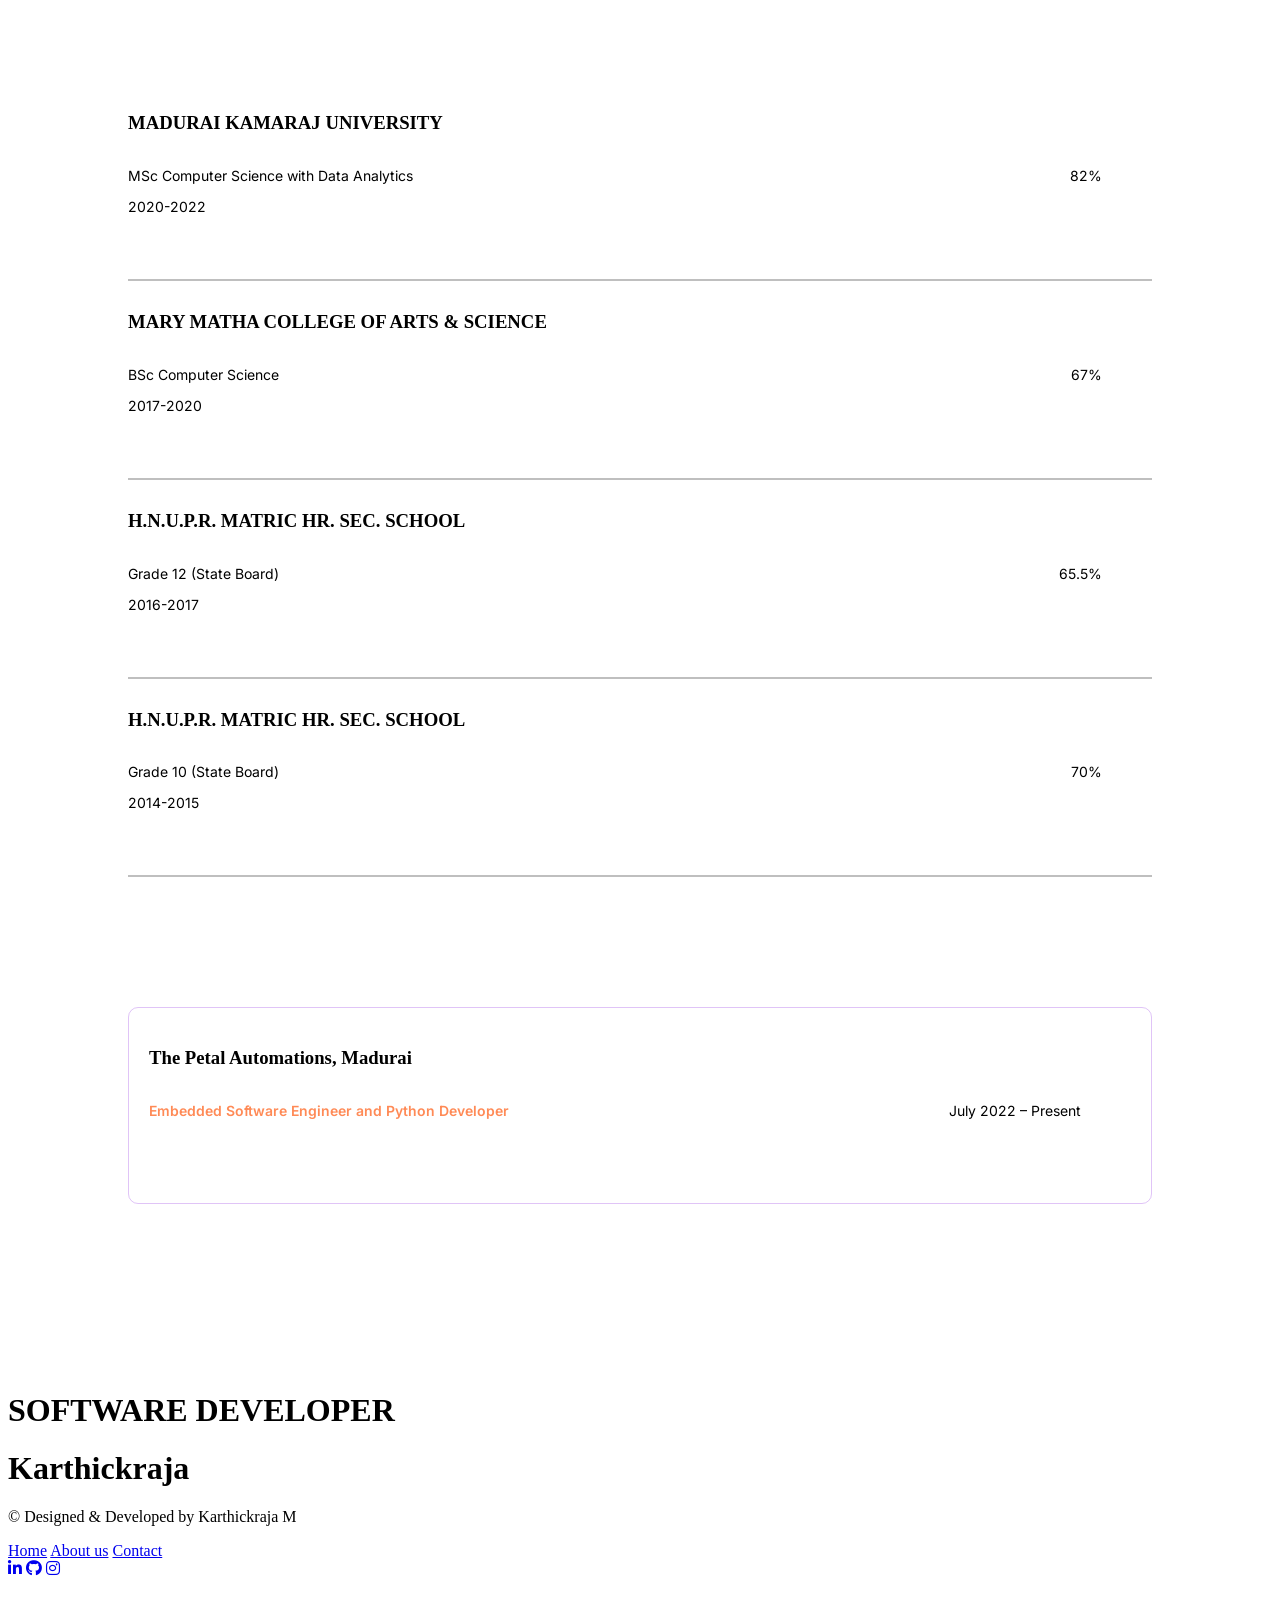
==== commit 52fdf2c0: "Update profile image to Profile.jpeg and update header branding" ====
--- a/about.html
+++ b/about.html
@@ -64,7 +64,7 @@
         <nav class="mobile-header">
             <div class="mobile-nav">
                 <div class="control">
-                    <h1 class="mobile">karthickraja</h1>
+                    <h1 class="mobile">SOFTWARE DEVELOPER</h1>
                     <div class="control-right">
                         <div class="moon"><i class="fa-solid fa-moon"></i></div>
                         <div class="sun"><i class="fa-solid fa-sun"></i></div>
@@ -90,7 +90,7 @@
         <section class="about-me-section">
             <div class="about-me-leftside" data-aos="fade-right">
                 <h1 class="detail">Hi, I am <br><span class="about-name">Karthickraja M</span></h1>
-                <img src="images/person.jpeg"
+                <img src="images/Profile.jpeg"
                     style="width: 100%; max-width: 320px; border-radius: 20px; box-shadow: 0px 10px 30px rgba(0,0,0,0.5); margin-top: 20px;"
                     alt="Karthickraja M">
             </div>
@@ -103,7 +103,7 @@
                     <br><br>
                     My technical expertise spans across controllers like <strong style="color: #FF8A56;">ESP32,
                         Raspberry Pi, Arduino UNO/MEGA, and STC15</strong>, along with strong knowledge of <strong
-                    style="color: #FF5E69;">Python, Embedded C/C++, and Micro-Python</strong>. I have extensive
+                        style="color: #FF5E69;">Python, Embedded C/C++, and Micro-Python</strong>. I have extensive
                     experience working with RF modules (<strong style="color: #B16CEA;">WiFi, BLE, LoRa,
                         Zigbee</strong>) and network communication protocols like <strong style="color: #FF5E69;">MQTT,
                         HTTP/TCP, and WebSockets</strong> to build end-to-end connected ecosystems. <br><br>
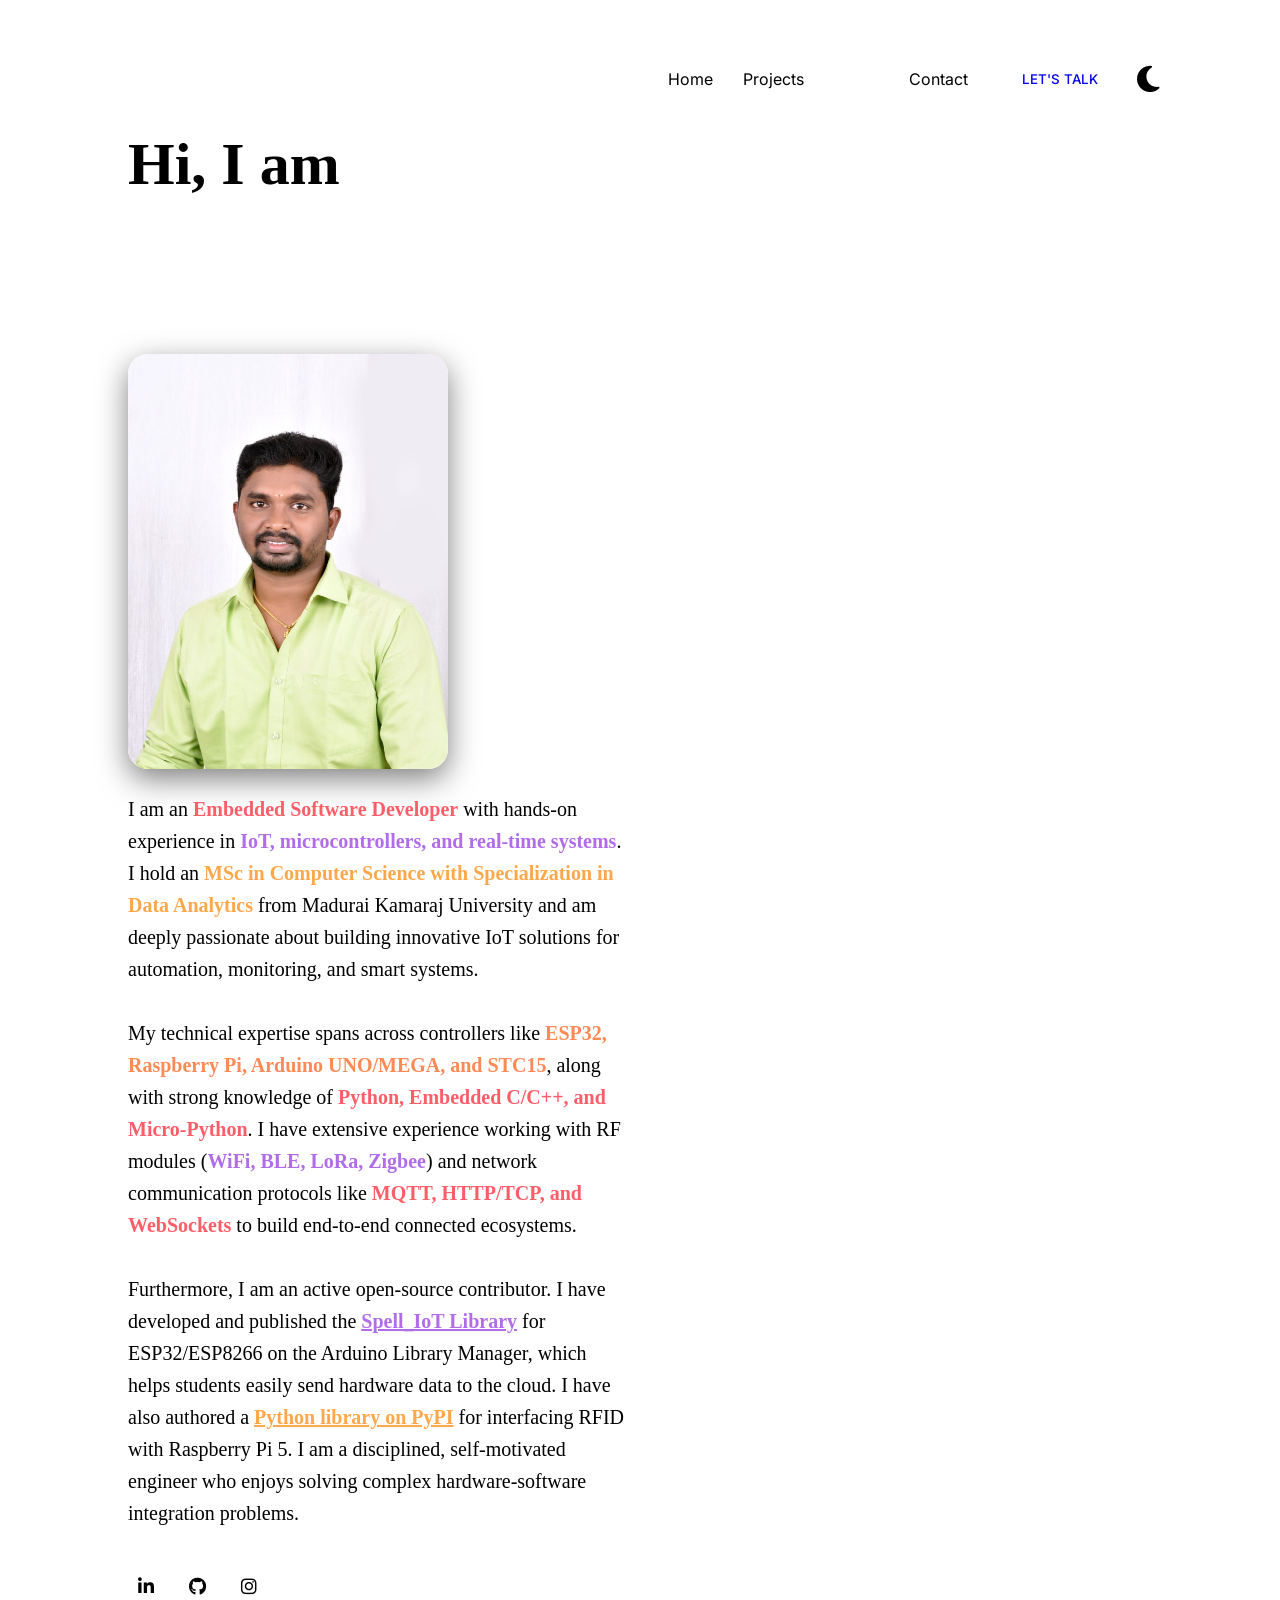
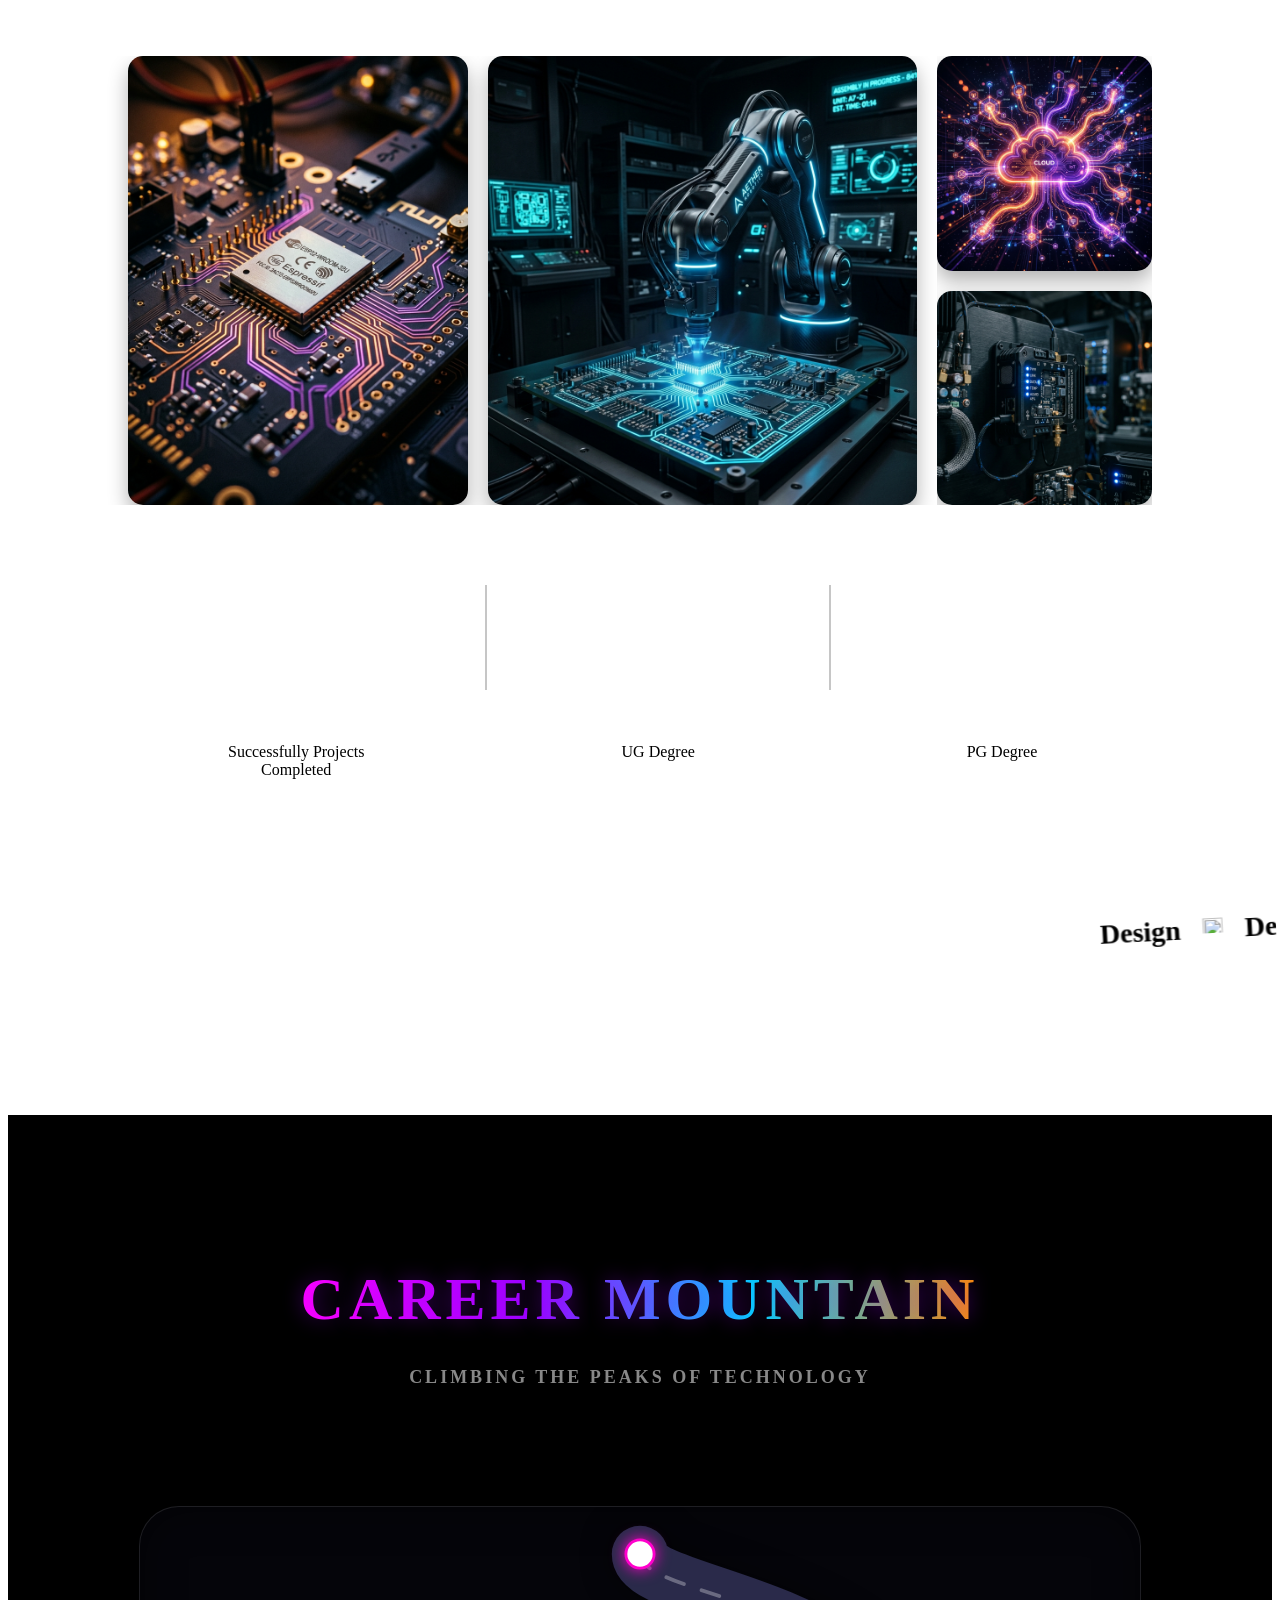
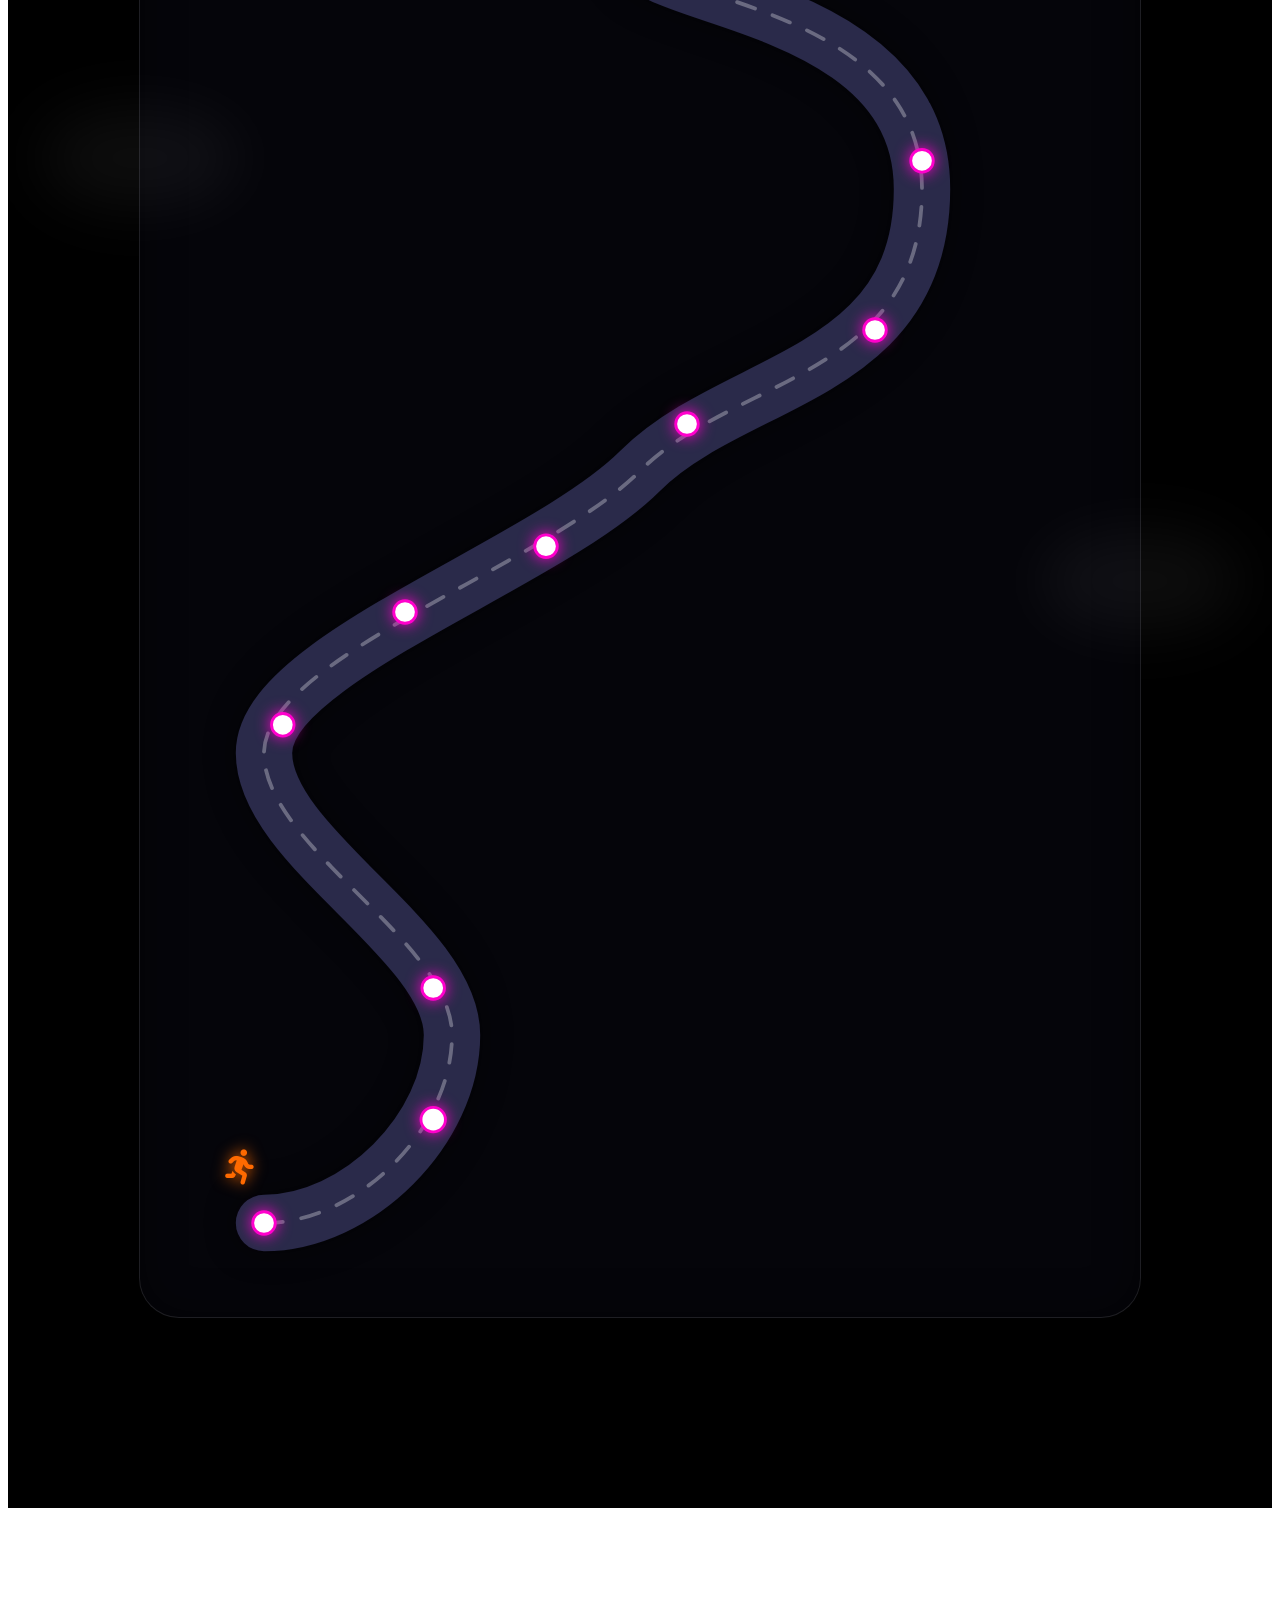
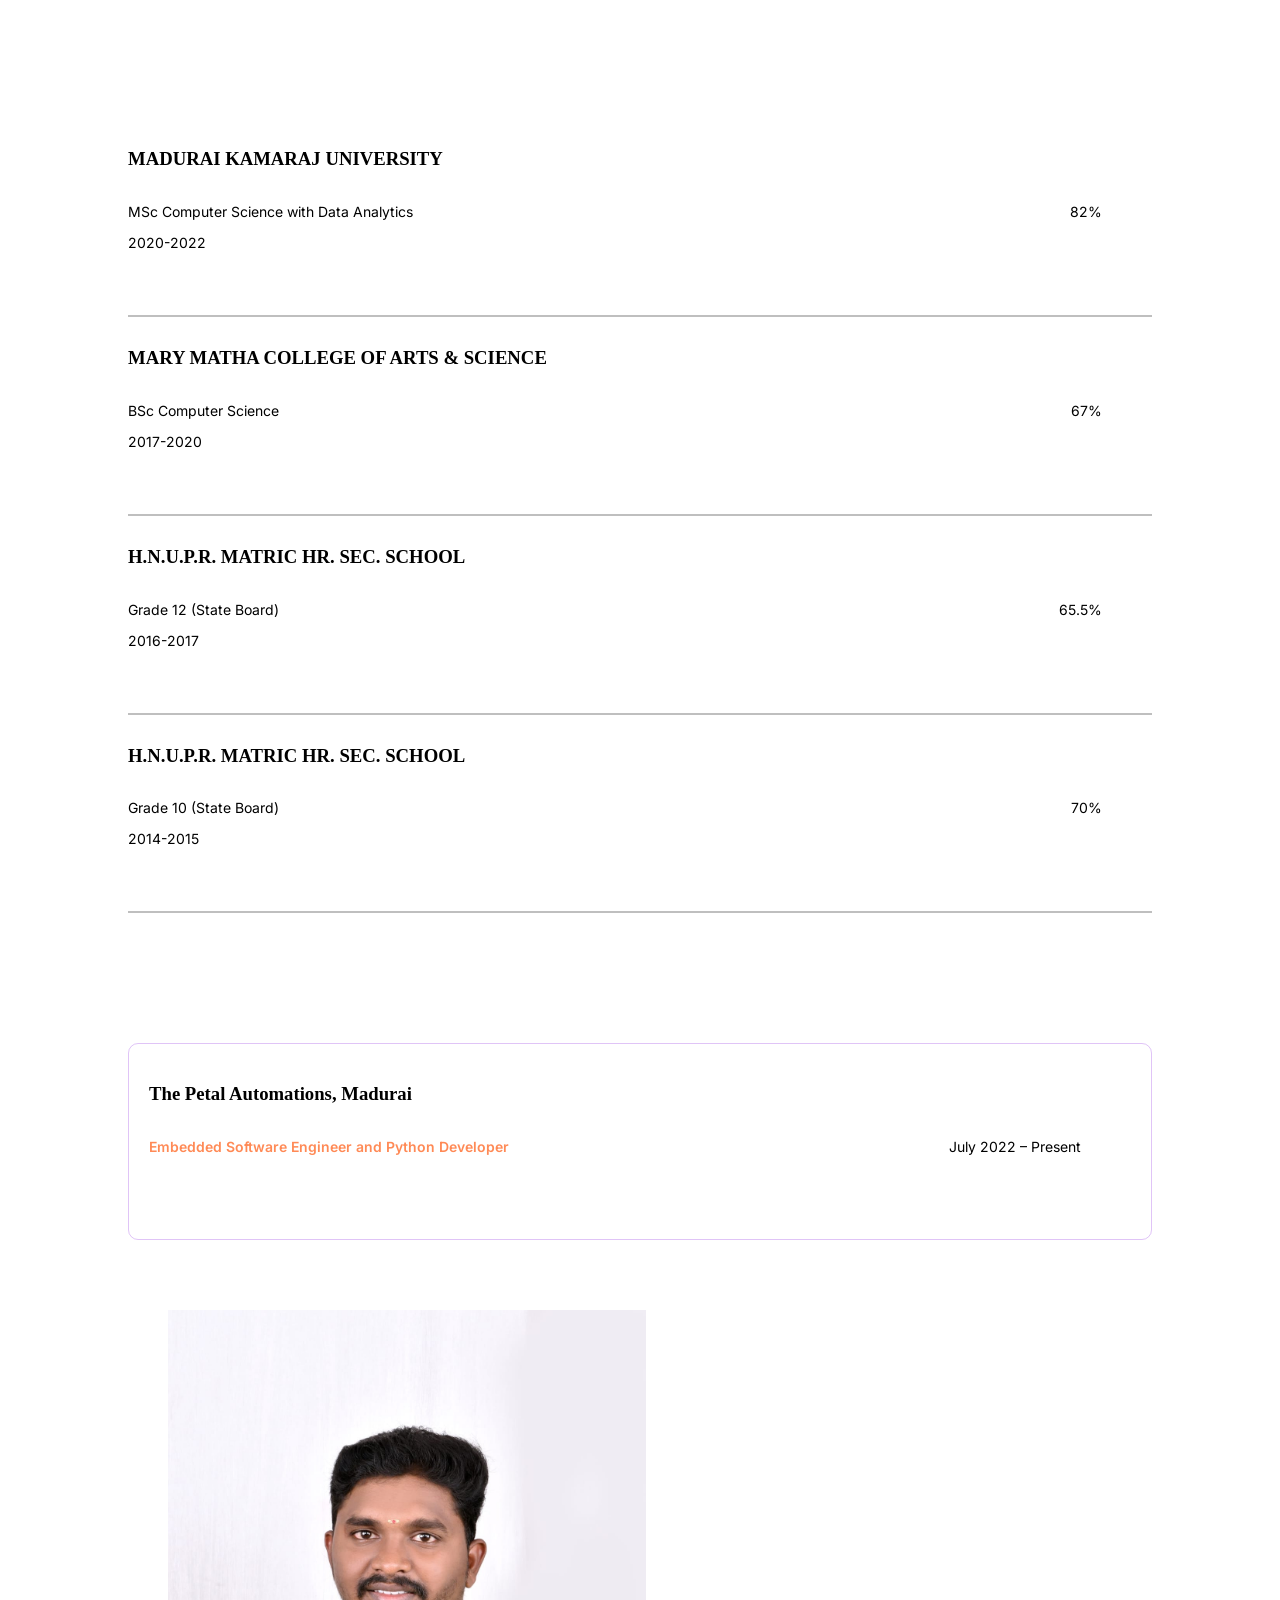
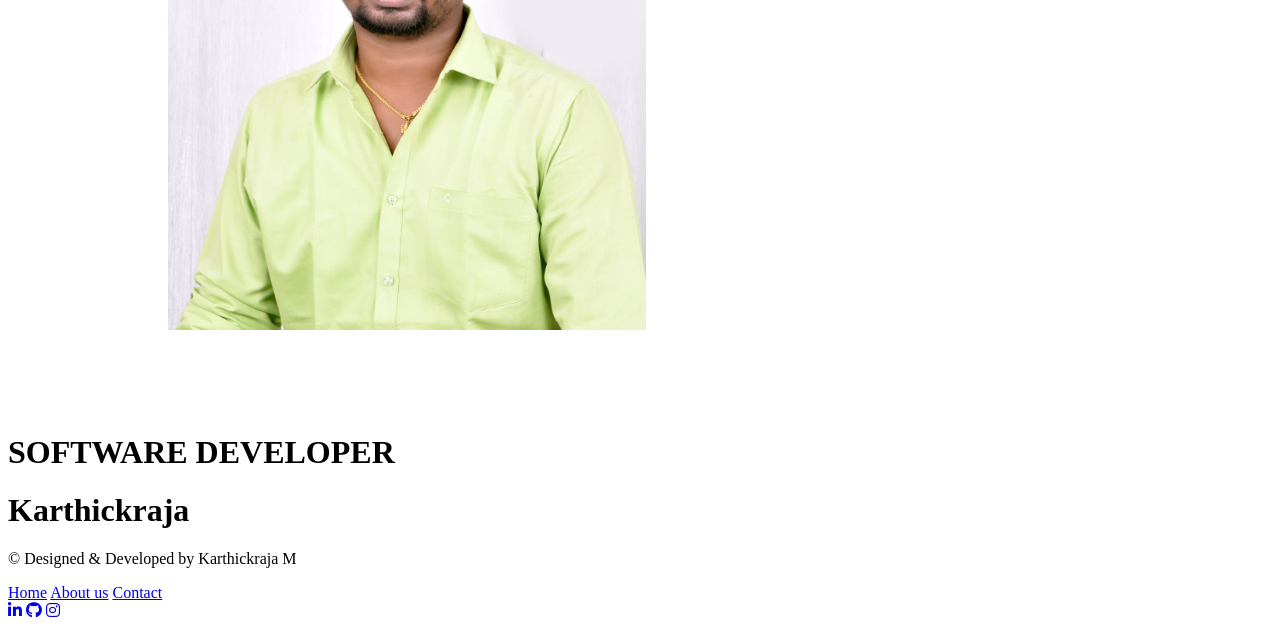
==== commit 86a25690: "Replace images with Profile.jpeg, cleanup unused images, and update contact details" ====
--- a/about.html
+++ b/about.html
@@ -23,6 +23,7 @@
     <link rel="preconnect" href="https://fonts.googleapis.com">
     <link rel="preconnect" href="https://fonts.gstatic.com" crossorigin>
     <link href="https://fonts.googleapis.com/css2?family=Inter:wght@100..900&display=swap" rel="stylesheet">
+    <link href="https://fonts.googleapis.com/css2?family=Sacramento&display=swap" rel="stylesheet">
 
     <!-- close-icon-link -->
     <link rel="stylesheet" href="https://cdnjs.cloudflare.com/ajax/libs/font-awesome/4.7.0/css/font-awesome.min.css">
@@ -383,7 +384,7 @@
 
         <!-- follow-me -->
         <section class="follow-me-section">
-            <img class="follow-me-img" data-aos="fade-right" src="images/about person.png" alt="">
+            <img class="follow-me-img" data-aos="fade-right" src="images/Profile.jpeg" alt="">
             <div class="follow-me-box" data-aos="fade-left">
                 <h2>Follow me</h2>
                 <p>I'm Karthickraja M, an Embedded Systems & IoT Developer
--- a/style/about.css
+++ b/style/about.css
@@ -482,9 +482,14 @@
 }
 
 .about-name {
+    font-family: 'Sacramento', cursive;
+    font-size: 1.2em;
     background: var(--gradient-color);
     background-clip: text;
+    -webkit-background-clip: text;
     -webkit-text-fill-color: transparent;
+    display: inline-block;
+    transform: rotate(-2deg);
 }
 
 .about-me-rightside {
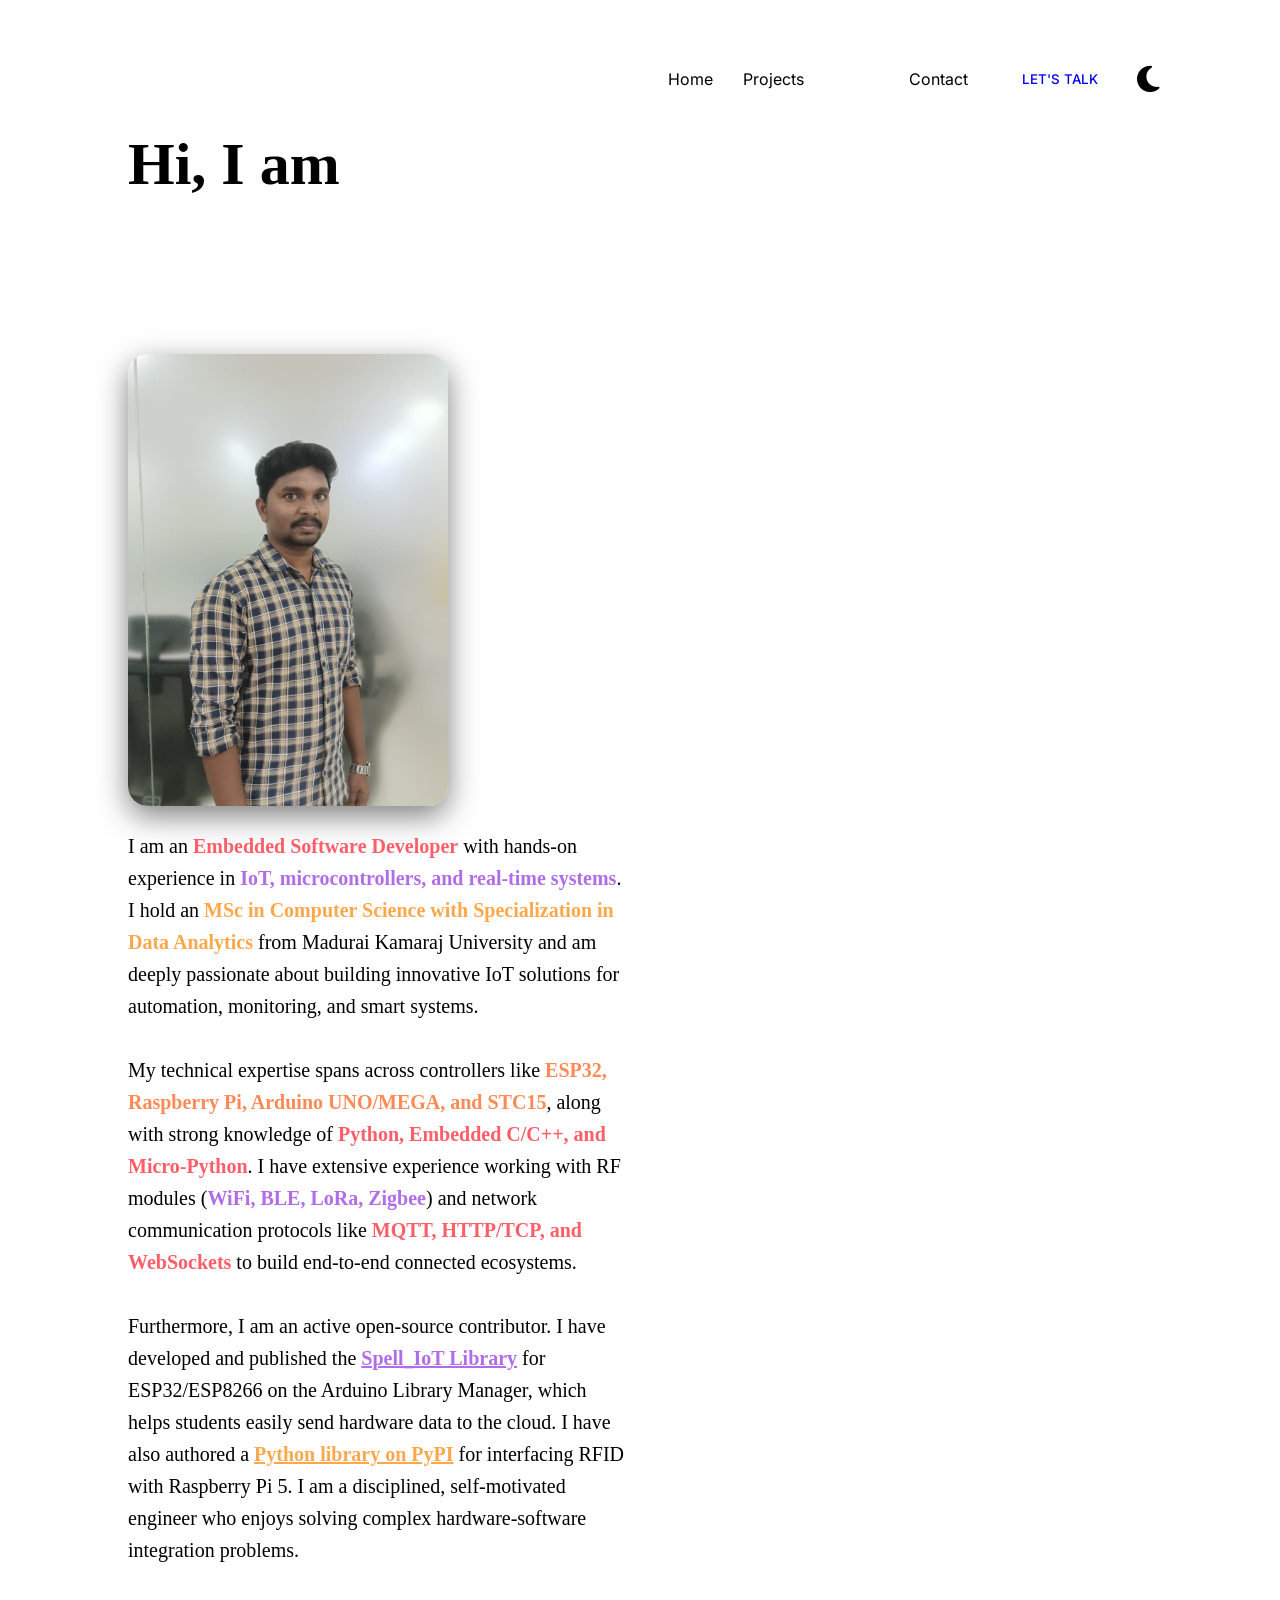
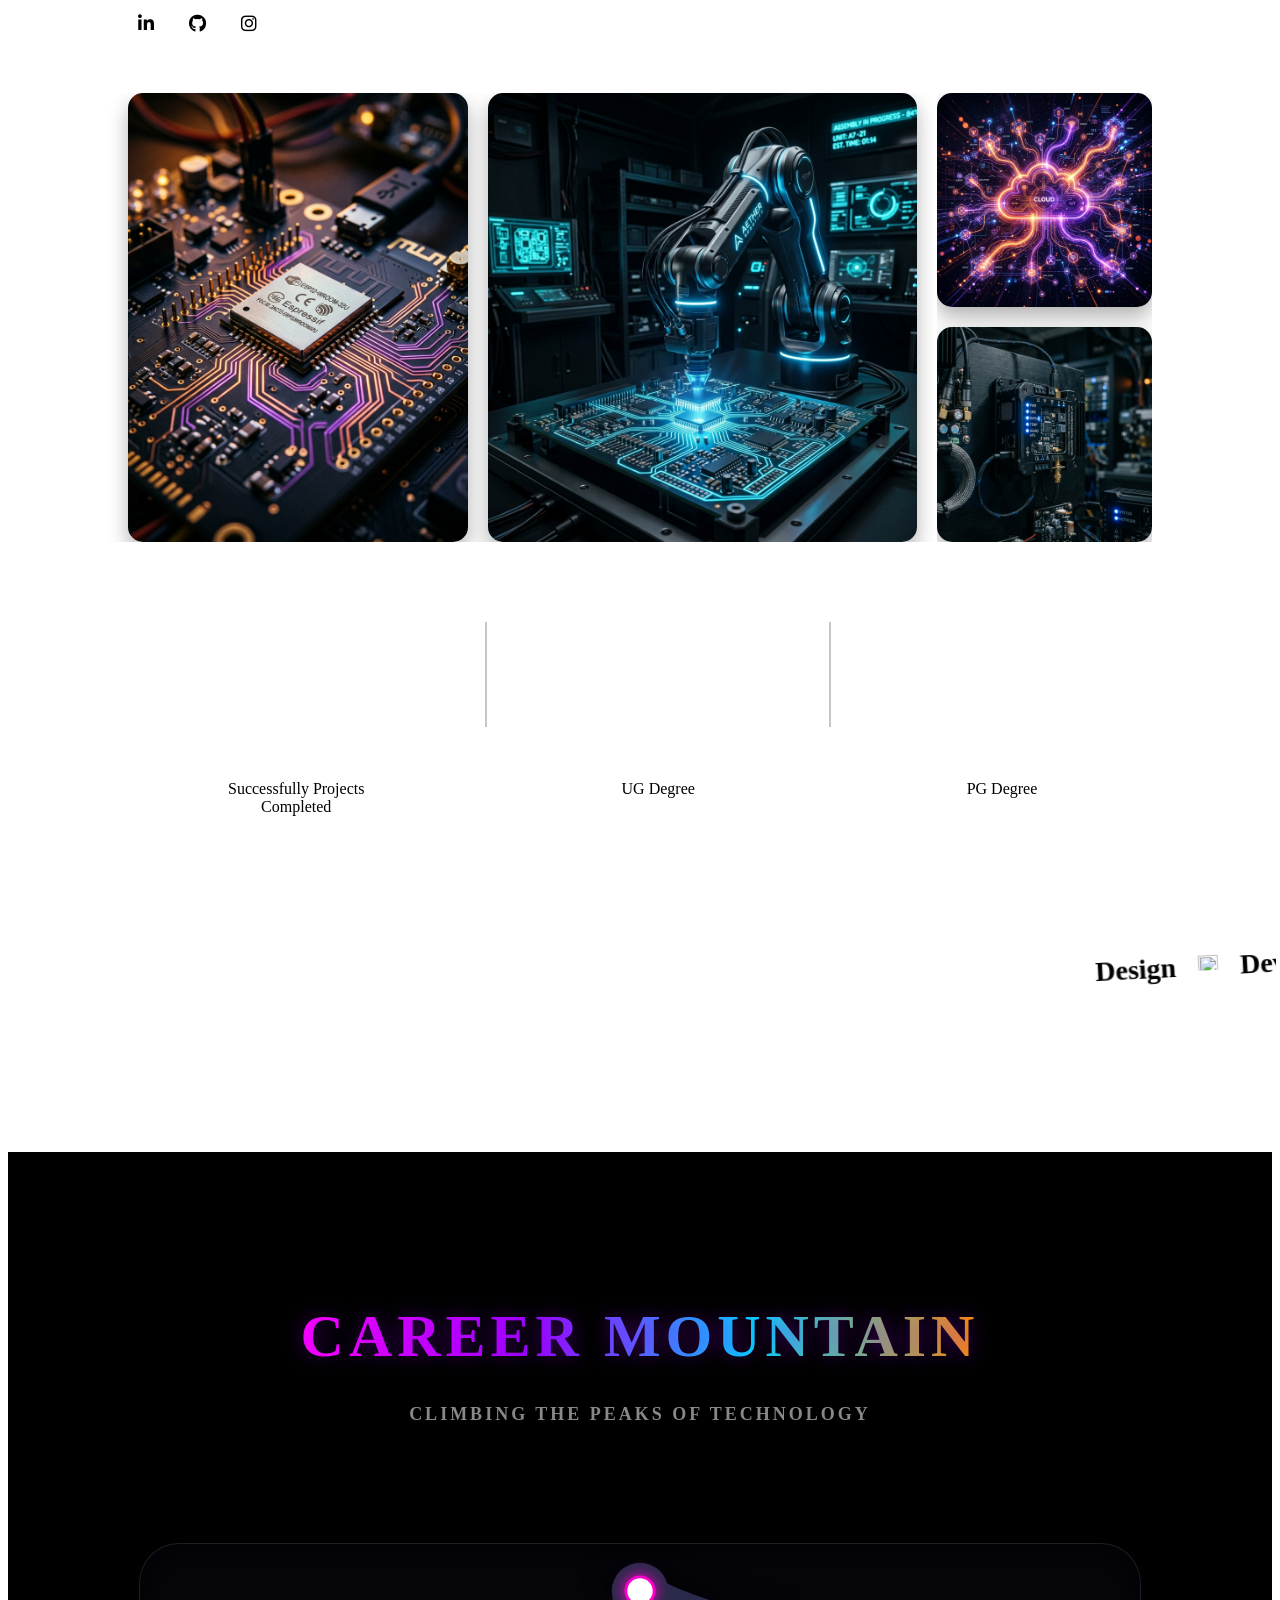
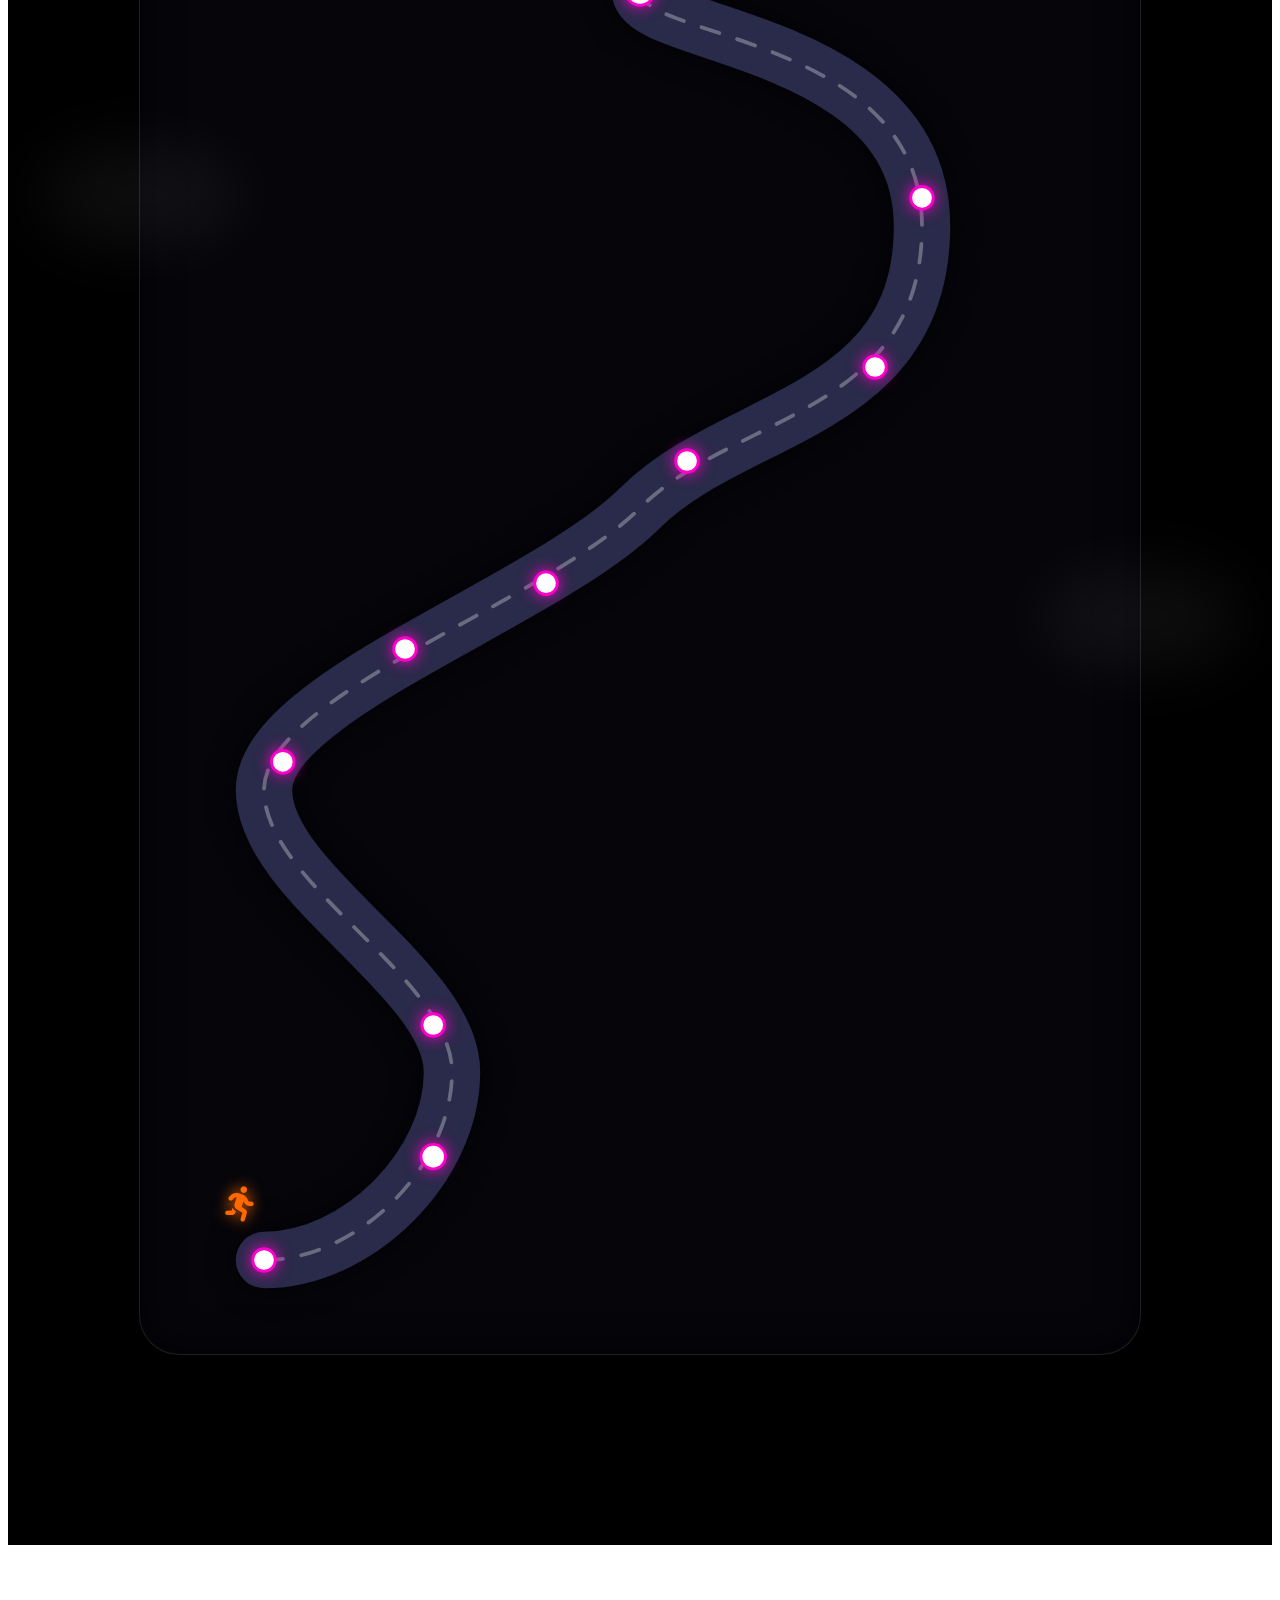
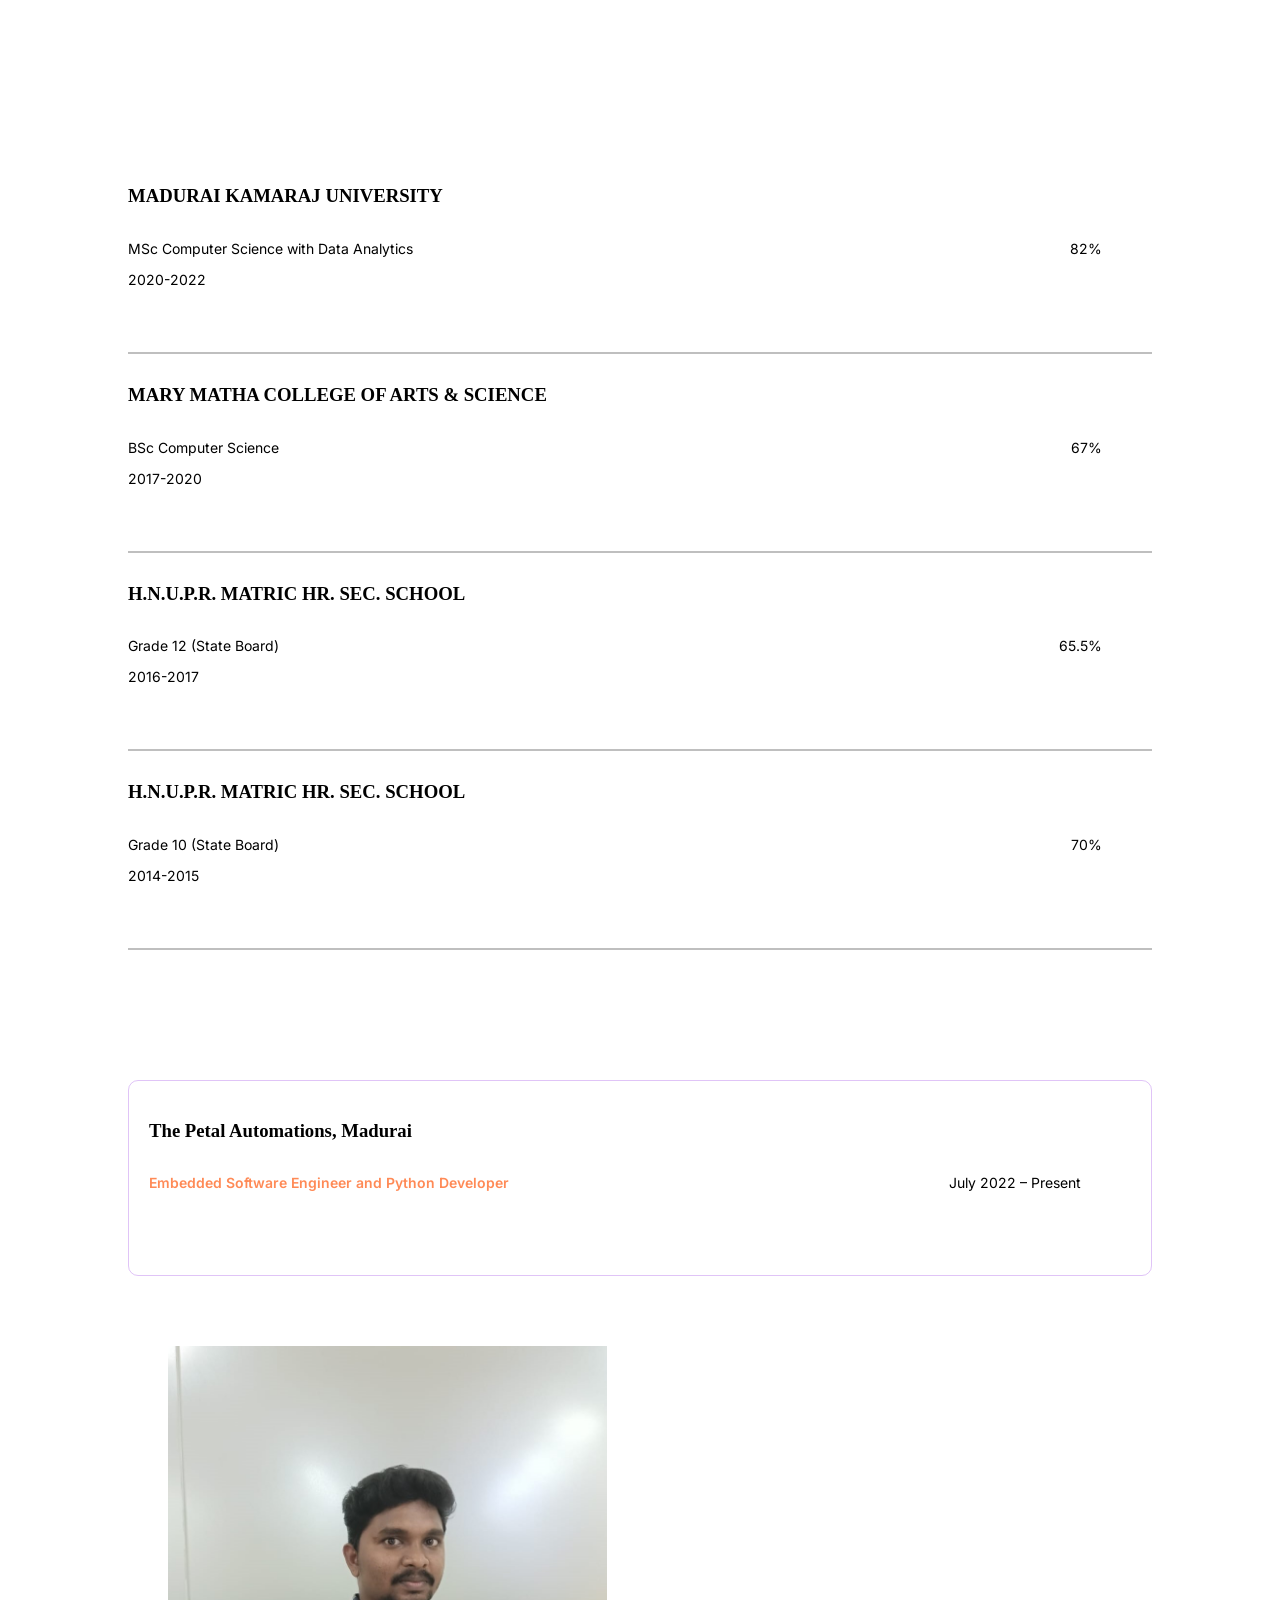
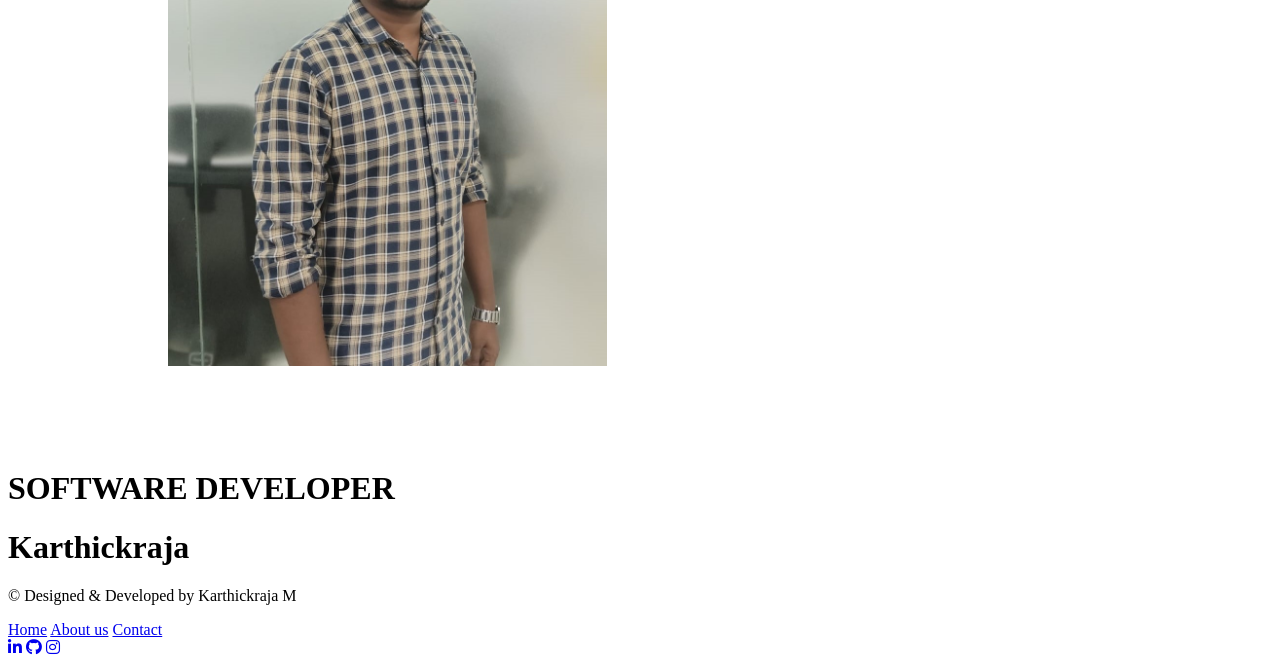
==== commit d889bc72: "Update profile image to Profile-1.jpeg across index and about pages" ====
--- a/about.html
+++ b/about.html
@@ -91,7 +91,7 @@
         <section class="about-me-section">
             <div class="about-me-leftside" data-aos="fade-right">
                 <h1 class="detail">Hi, I am <br><span class="about-name">Karthickraja M</span></h1>
-                <img src="images/Profile.jpeg"
+                <img src="images/Profile-1.jpeg"
                     style="width: 100%; max-width: 320px; border-radius: 20px; box-shadow: 0px 10px 30px rgba(0,0,0,0.5); margin-top: 20px;"
                     alt="Karthickraja M">
             </div>
@@ -384,7 +384,7 @@
 
         <!-- follow-me -->
         <section class="follow-me-section">
-            <img class="follow-me-img" data-aos="fade-right" src="images/Profile.jpeg" alt="">
+            <img class="follow-me-img" data-aos="fade-right" src="images/Profile-1.jpeg" alt="">
             <div class="follow-me-box" data-aos="fade-left">
                 <h2>Follow me</h2>
                 <p>I'm Karthickraja M, an Embedded Systems & IoT Developer
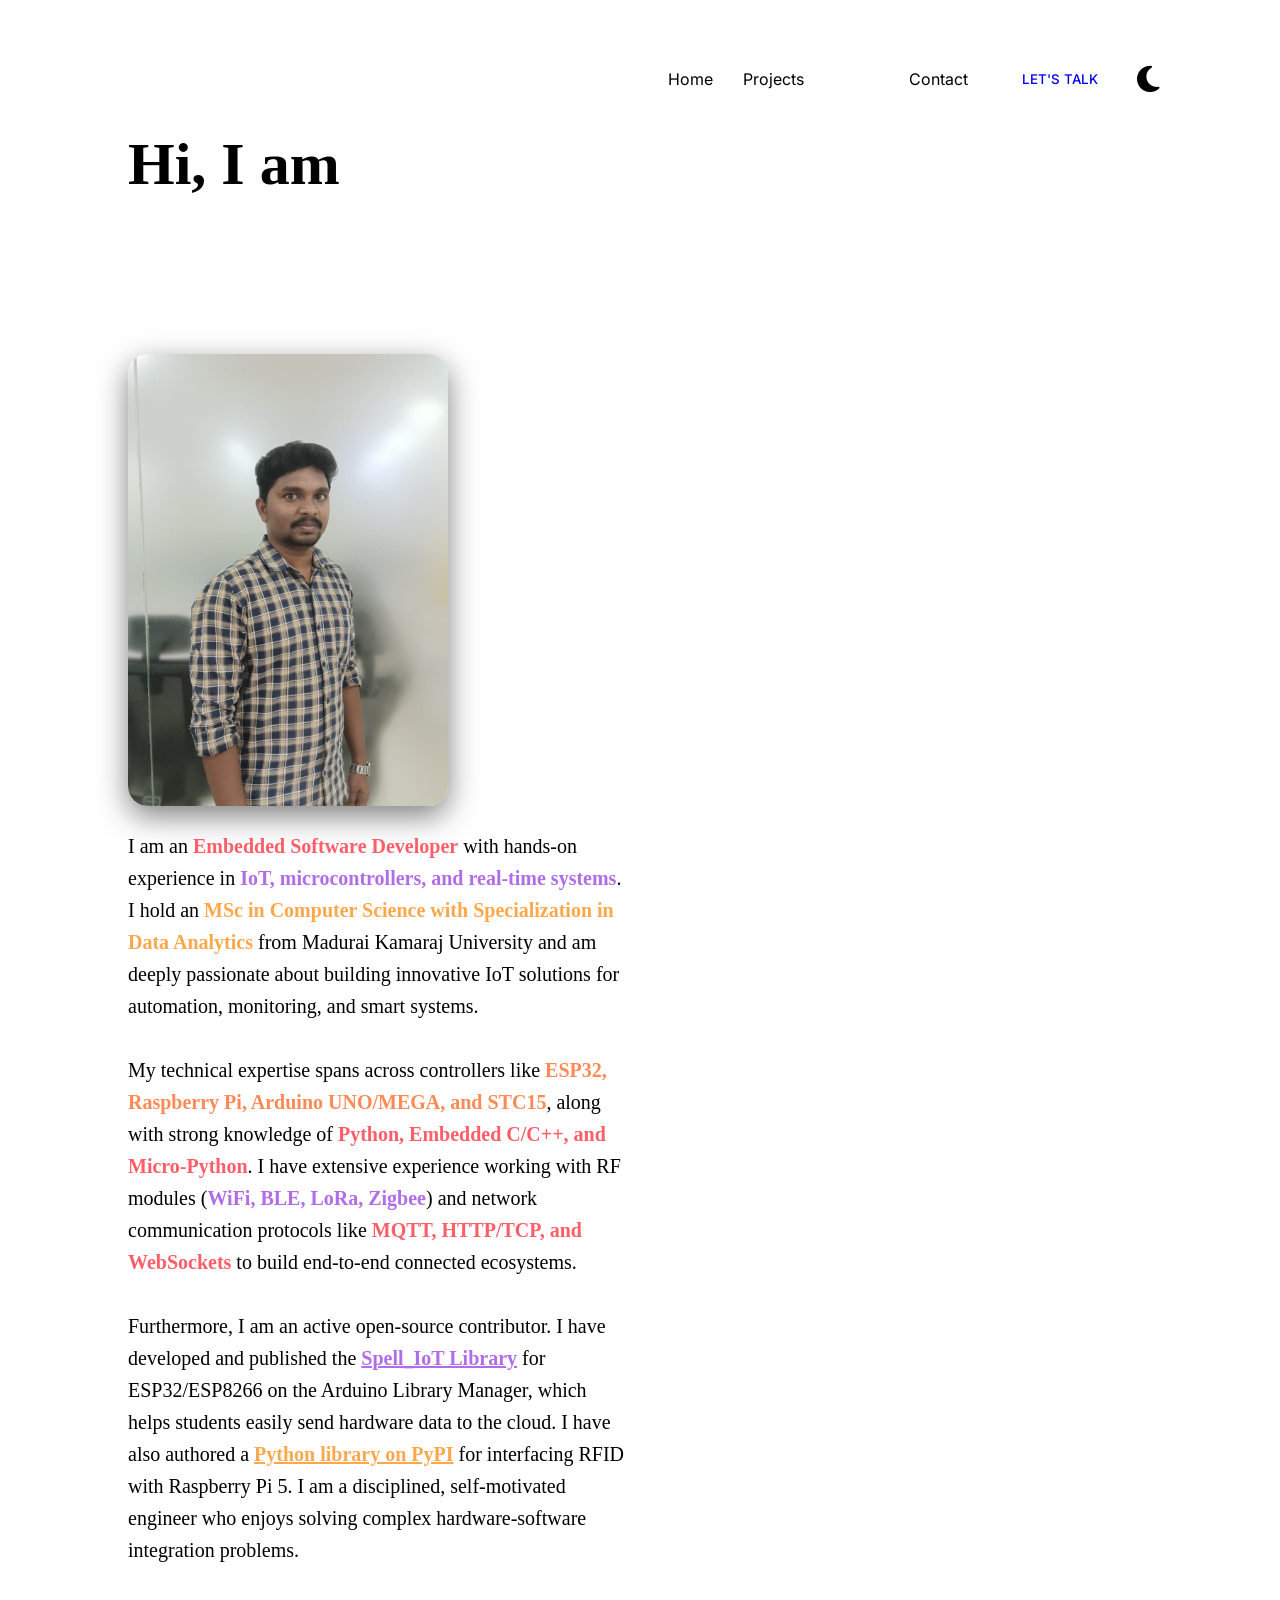
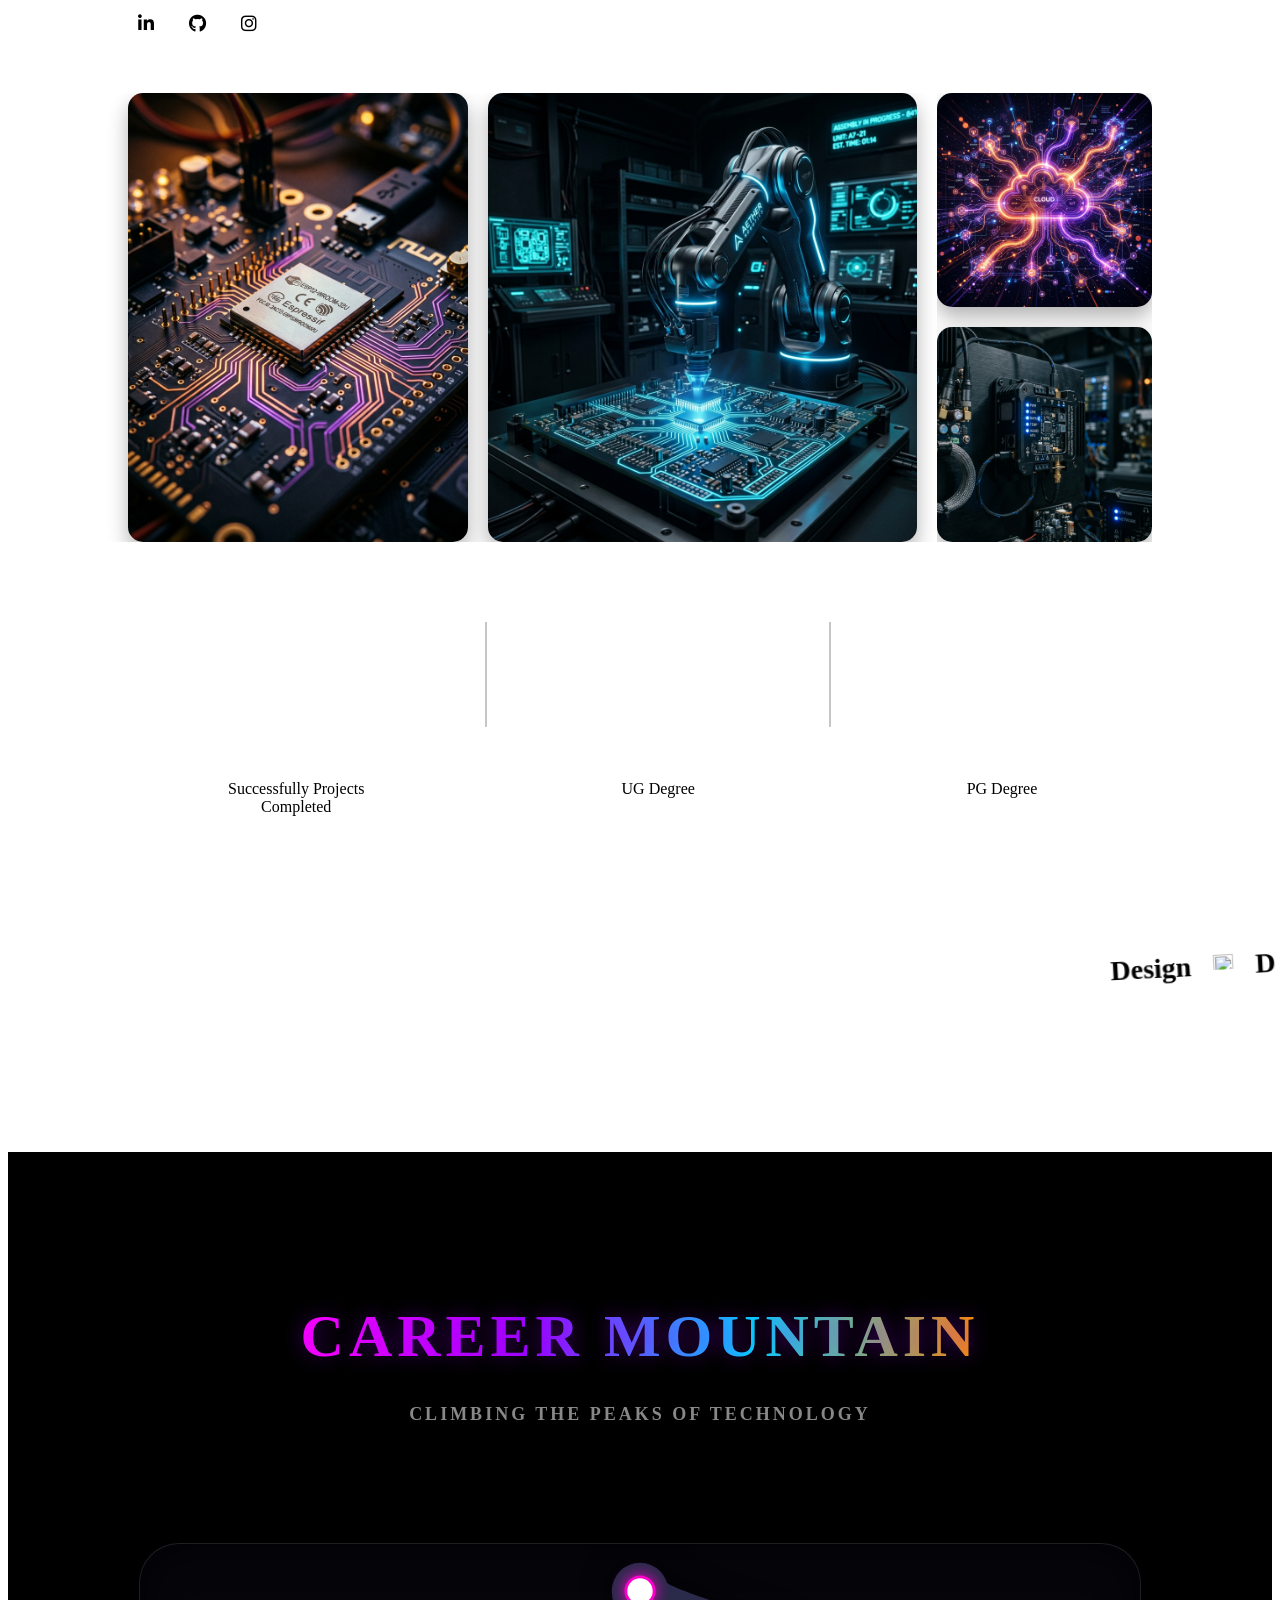
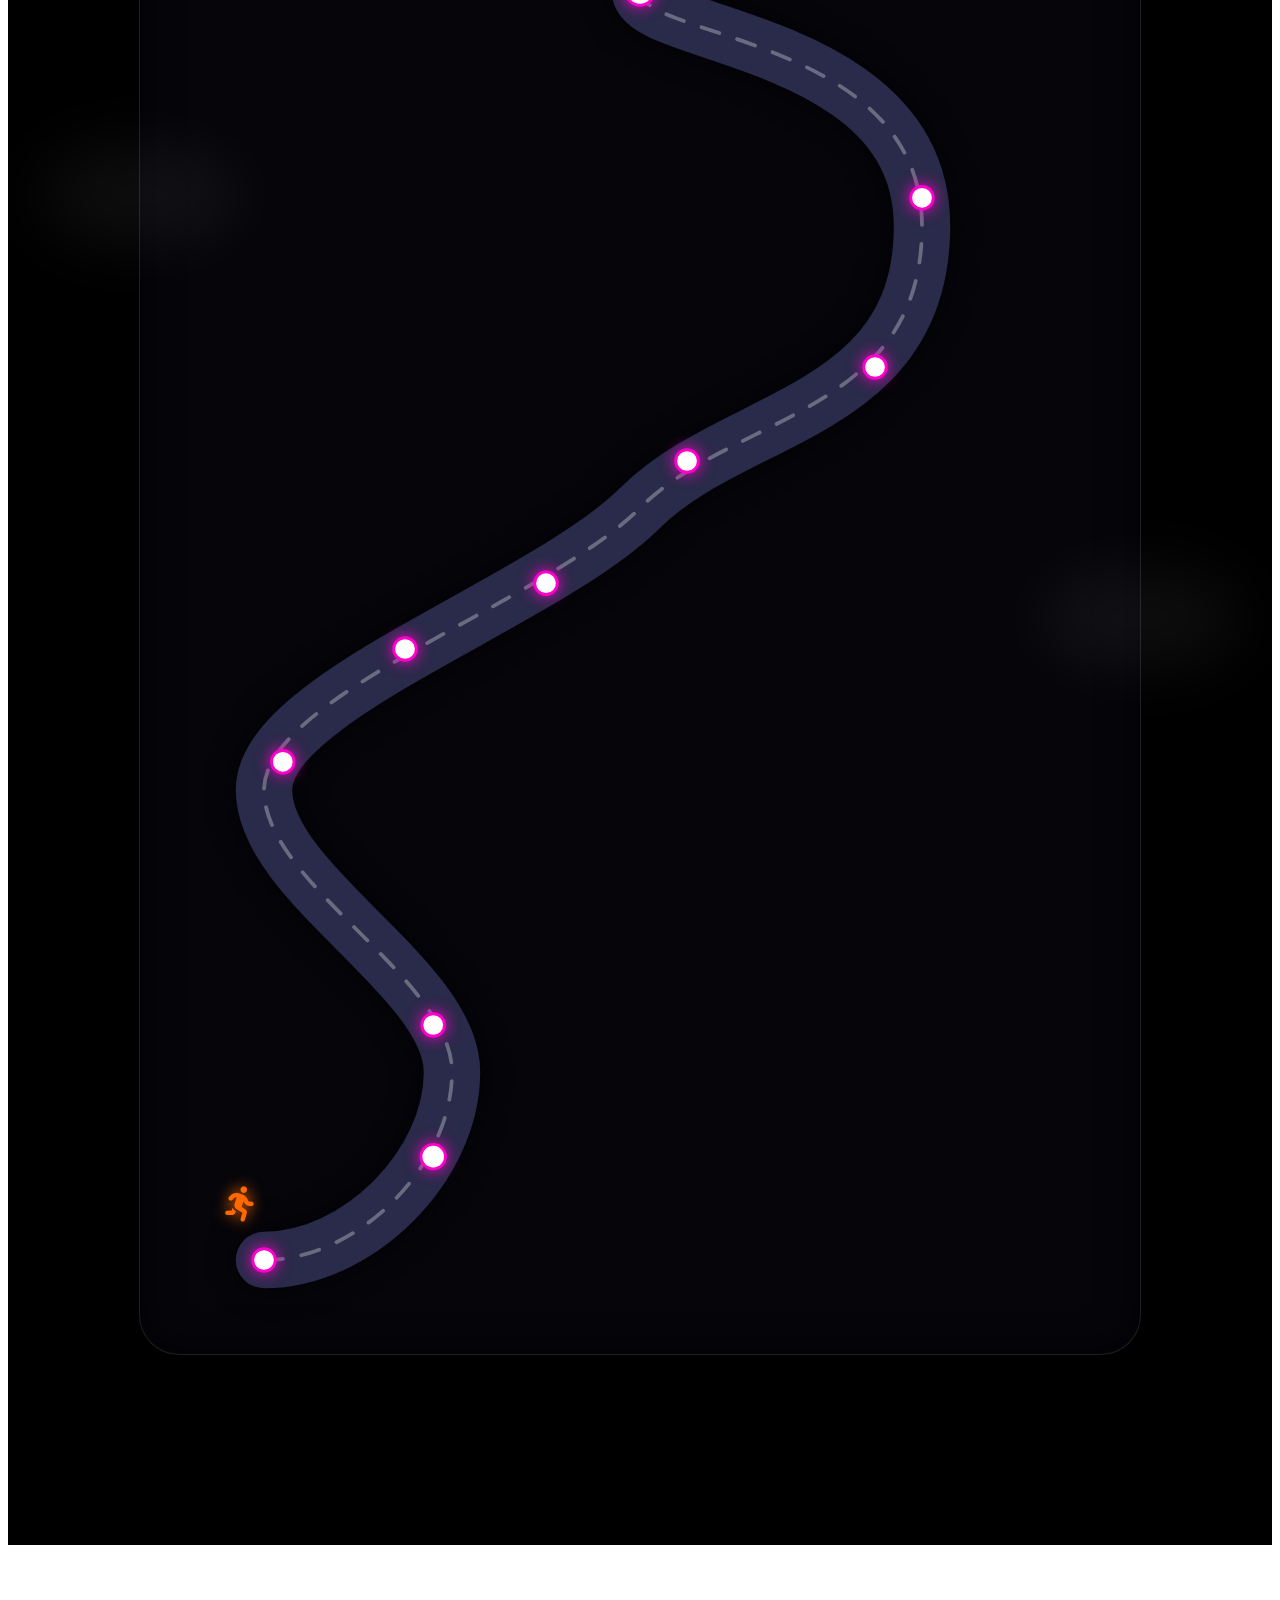
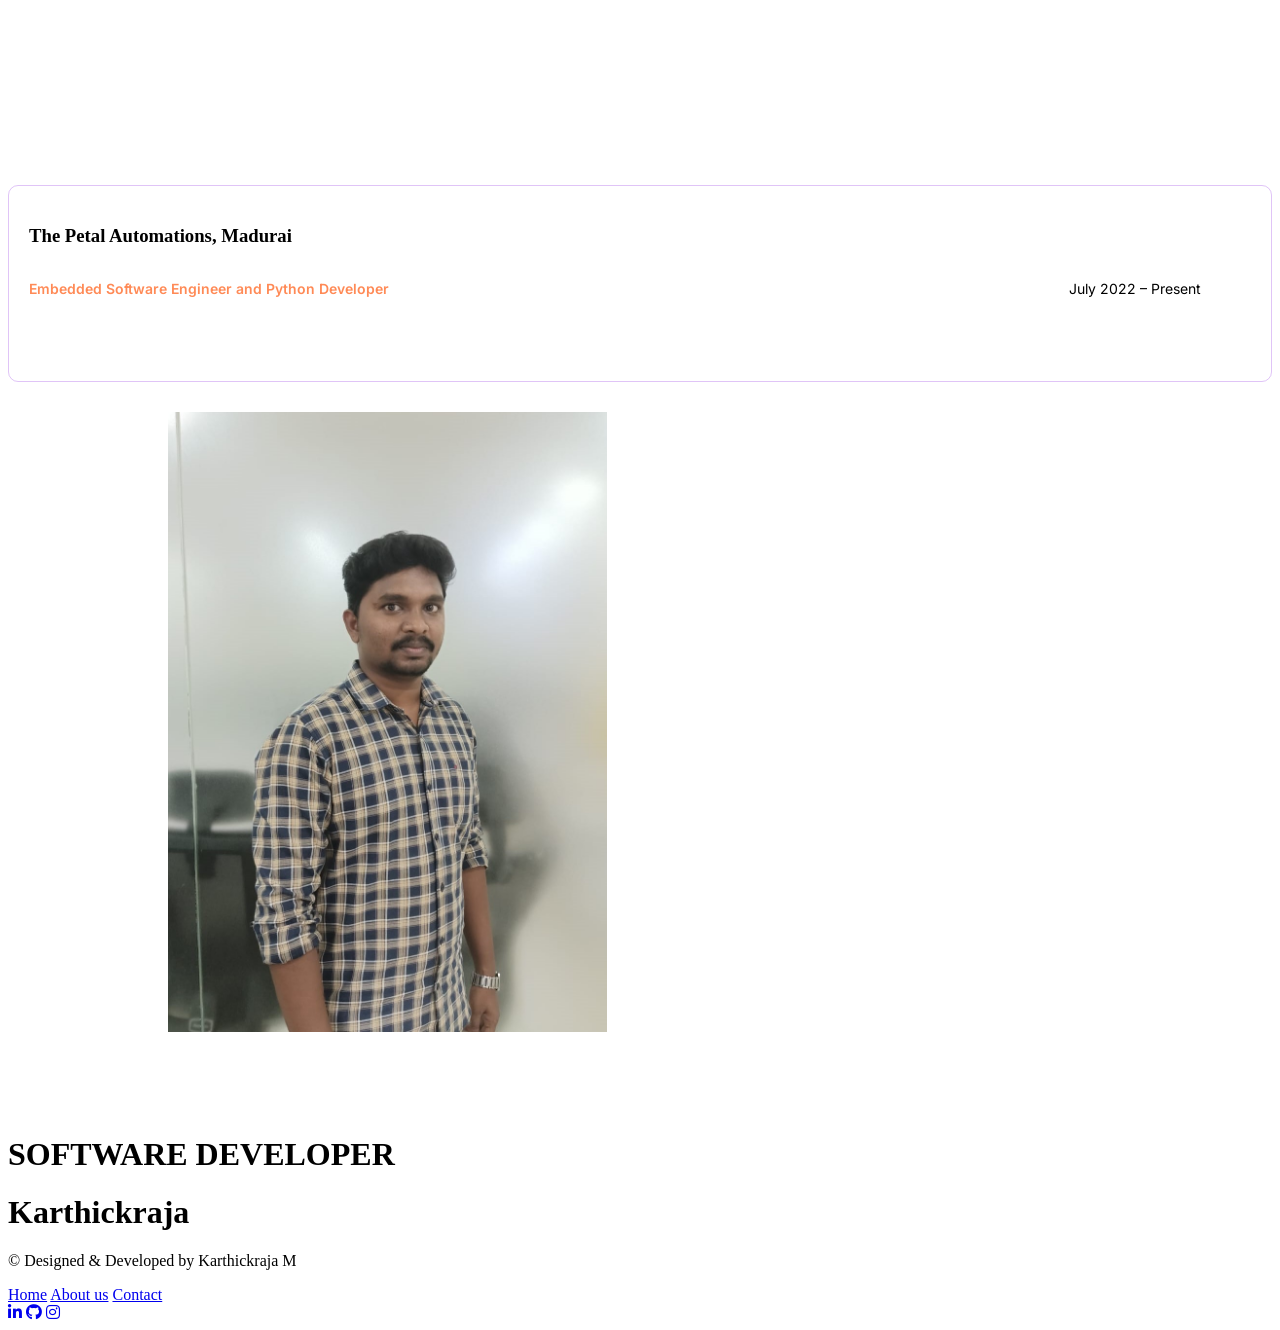
==== commit 0c225535: "Update about.html" ====
--- a/about.html
+++ b/about.html
@@ -320,8 +320,9 @@
         </section>
 
         <!-- Education & Experience -->
-        <section class="edu-exp-section">
-            <!-- Education -->
+        <!-- Education -->
+        <!--section class="edu-exp-section">
+            
             <div class="edu-exp-box" data-aos="fade-down">
                 <h1 class="edu-topic">Education</h1>
                 <div class="edu-box">
@@ -366,7 +367,7 @@
                     </div>
                     <p></p>
                 </div>
-            </div>
+    </div -->
             <!-- Work Experience -->
             <div class="edu-exp-box" data-aos="fade-up">
                 <h1 class="edu-topic">Work Experience</h1>
@@ -449,4 +450,4 @@
     </script>
 </body>
 
-</html>+</html>
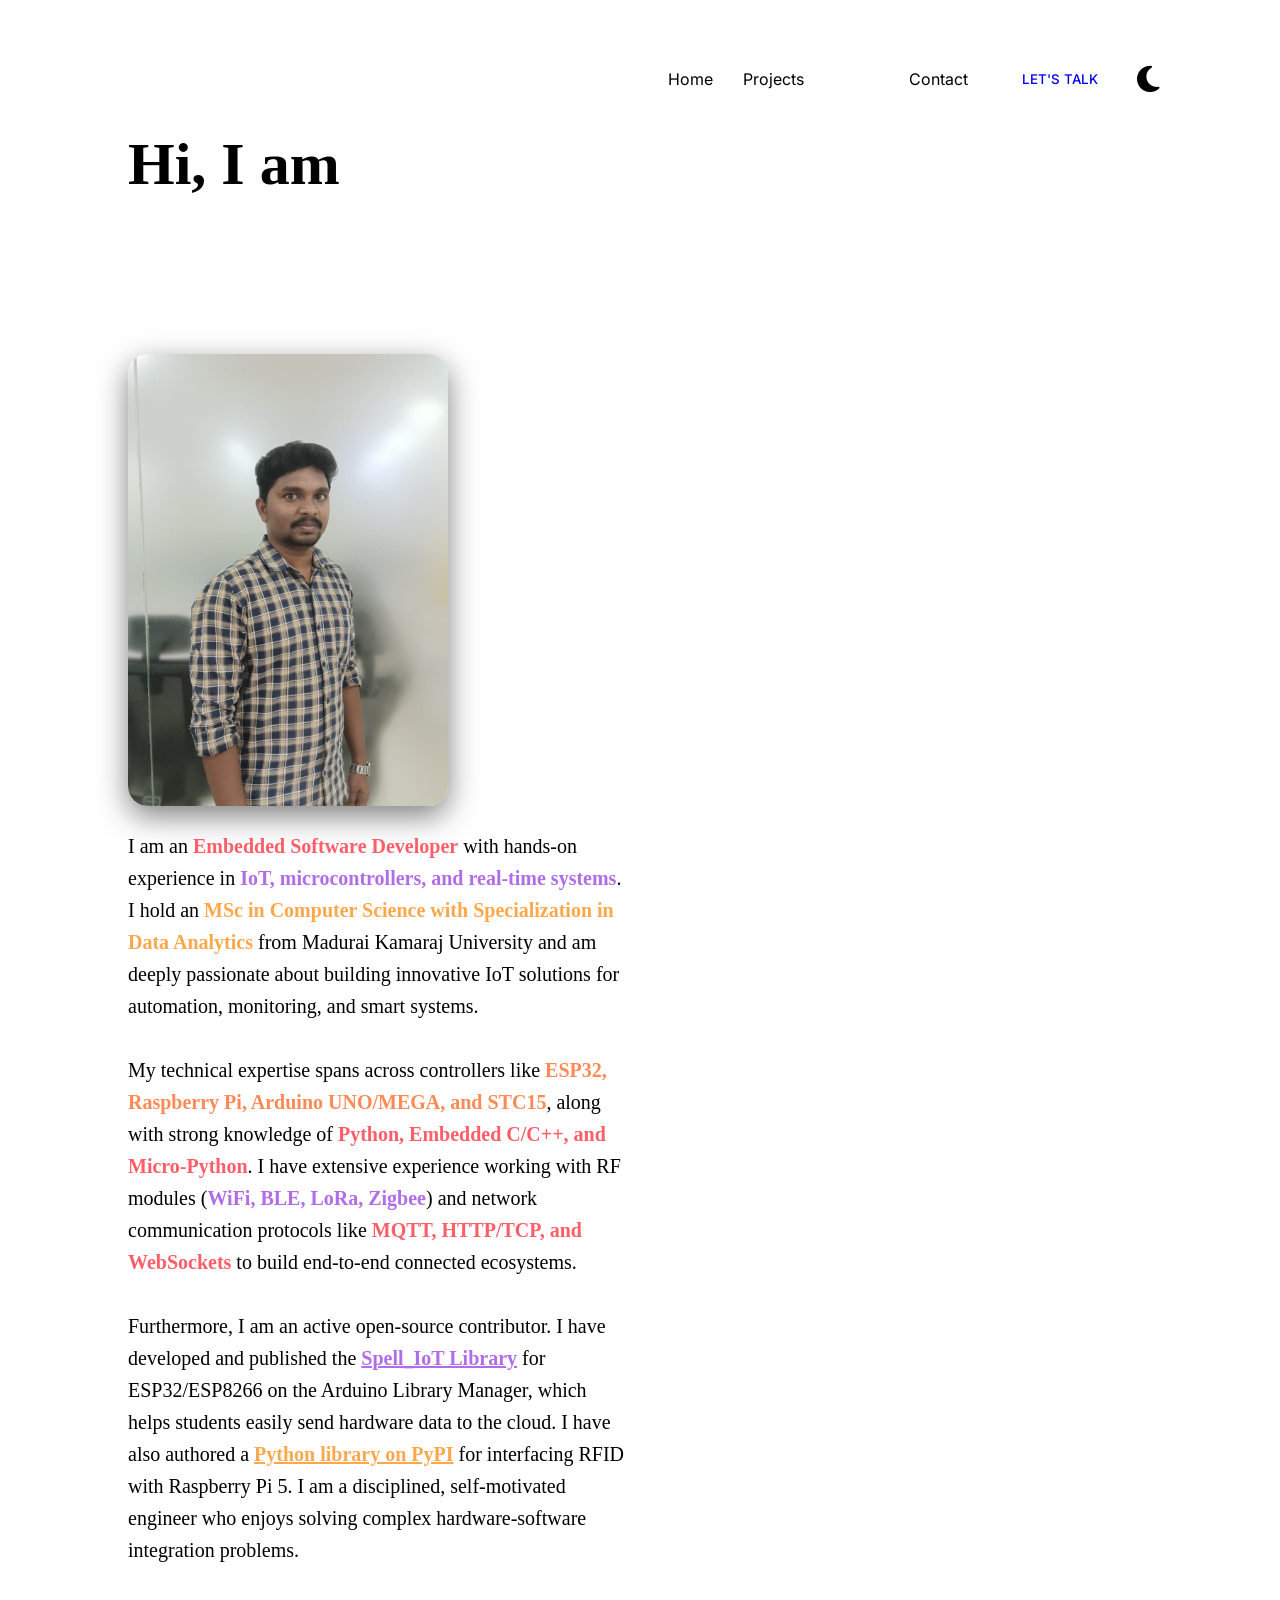
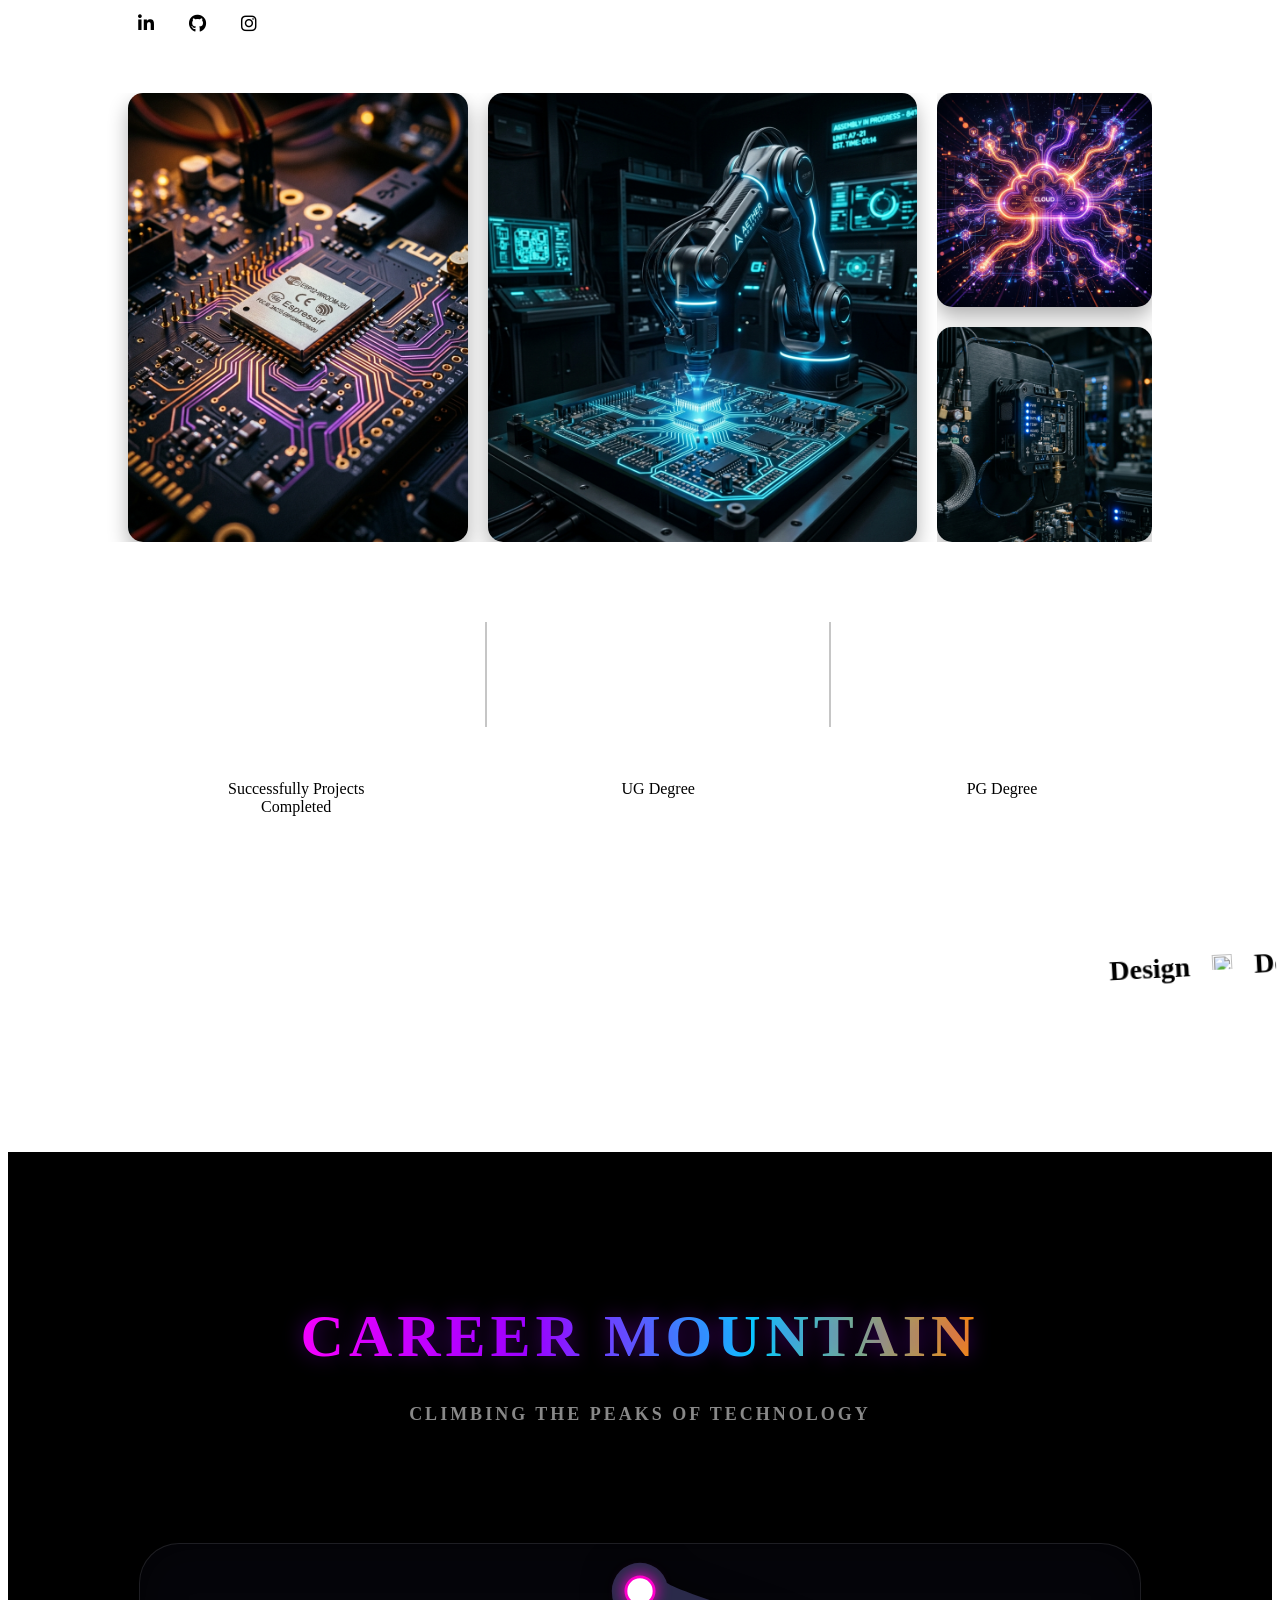
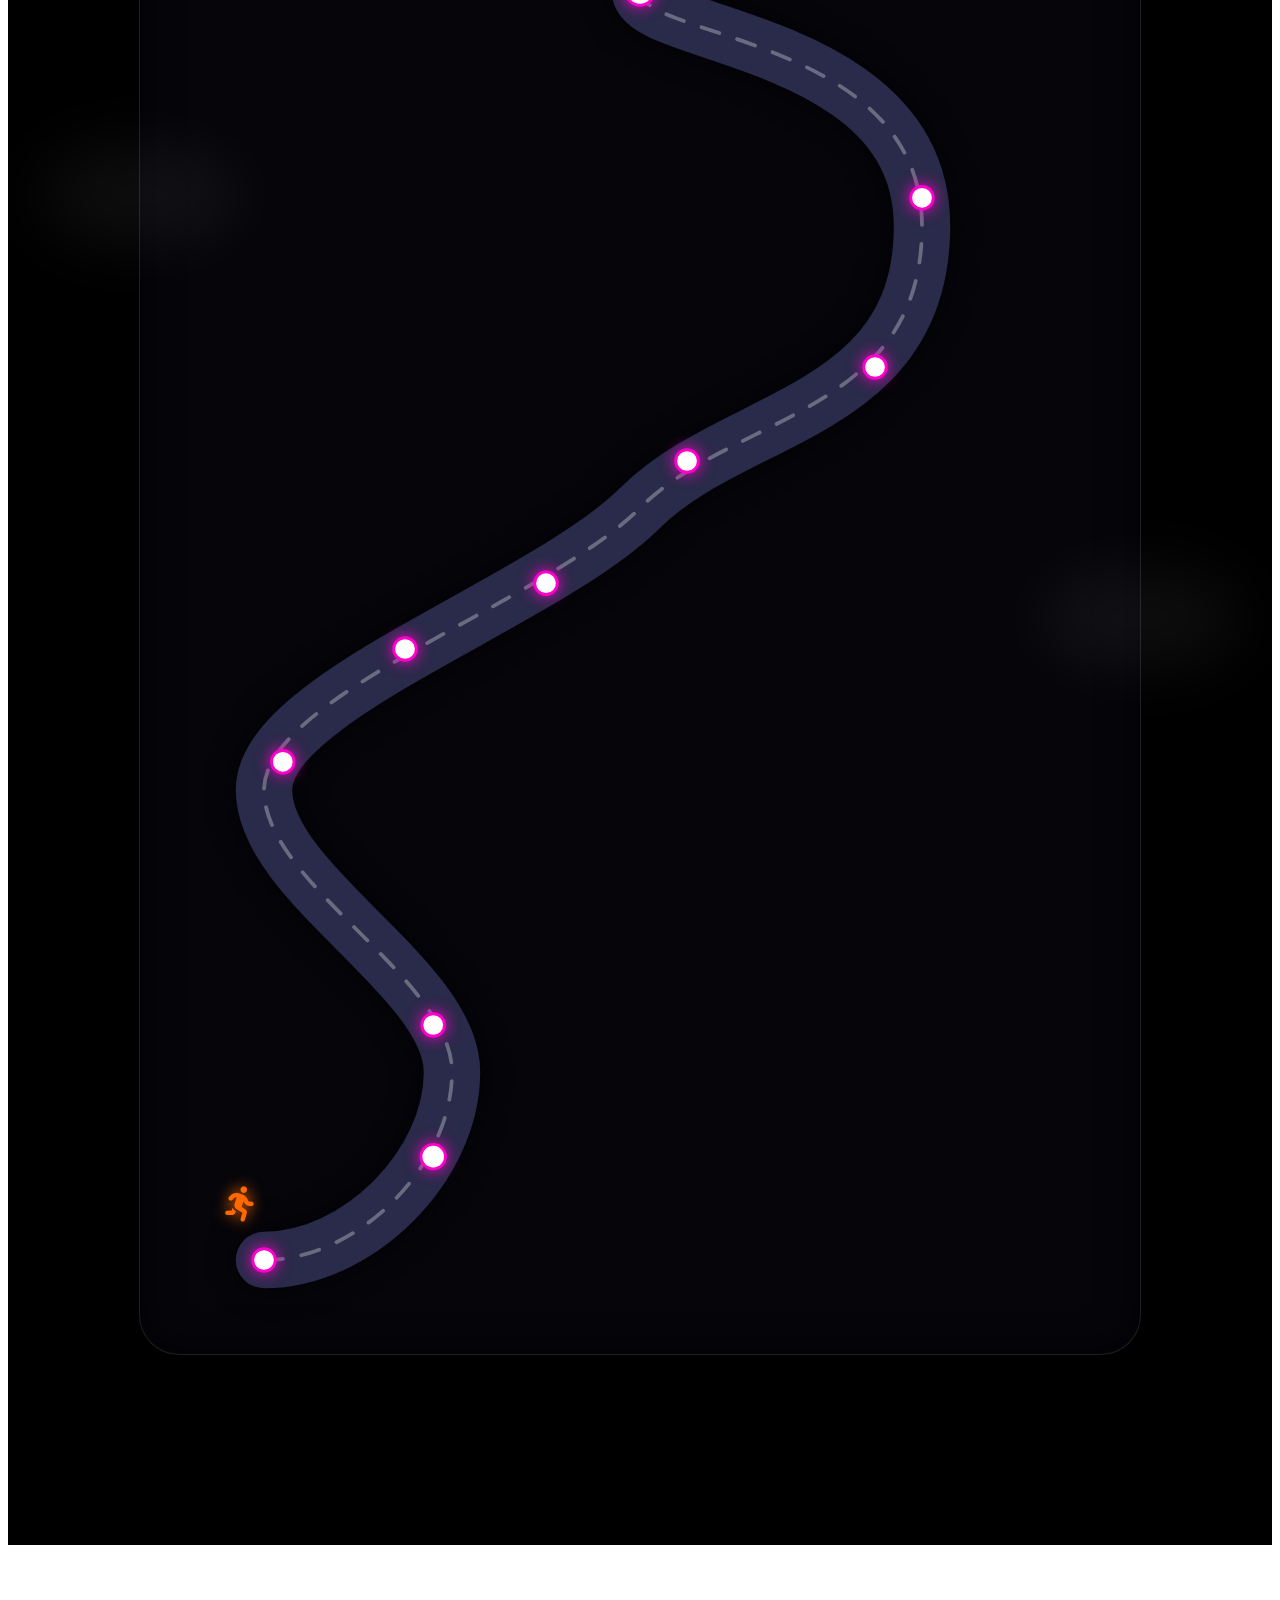
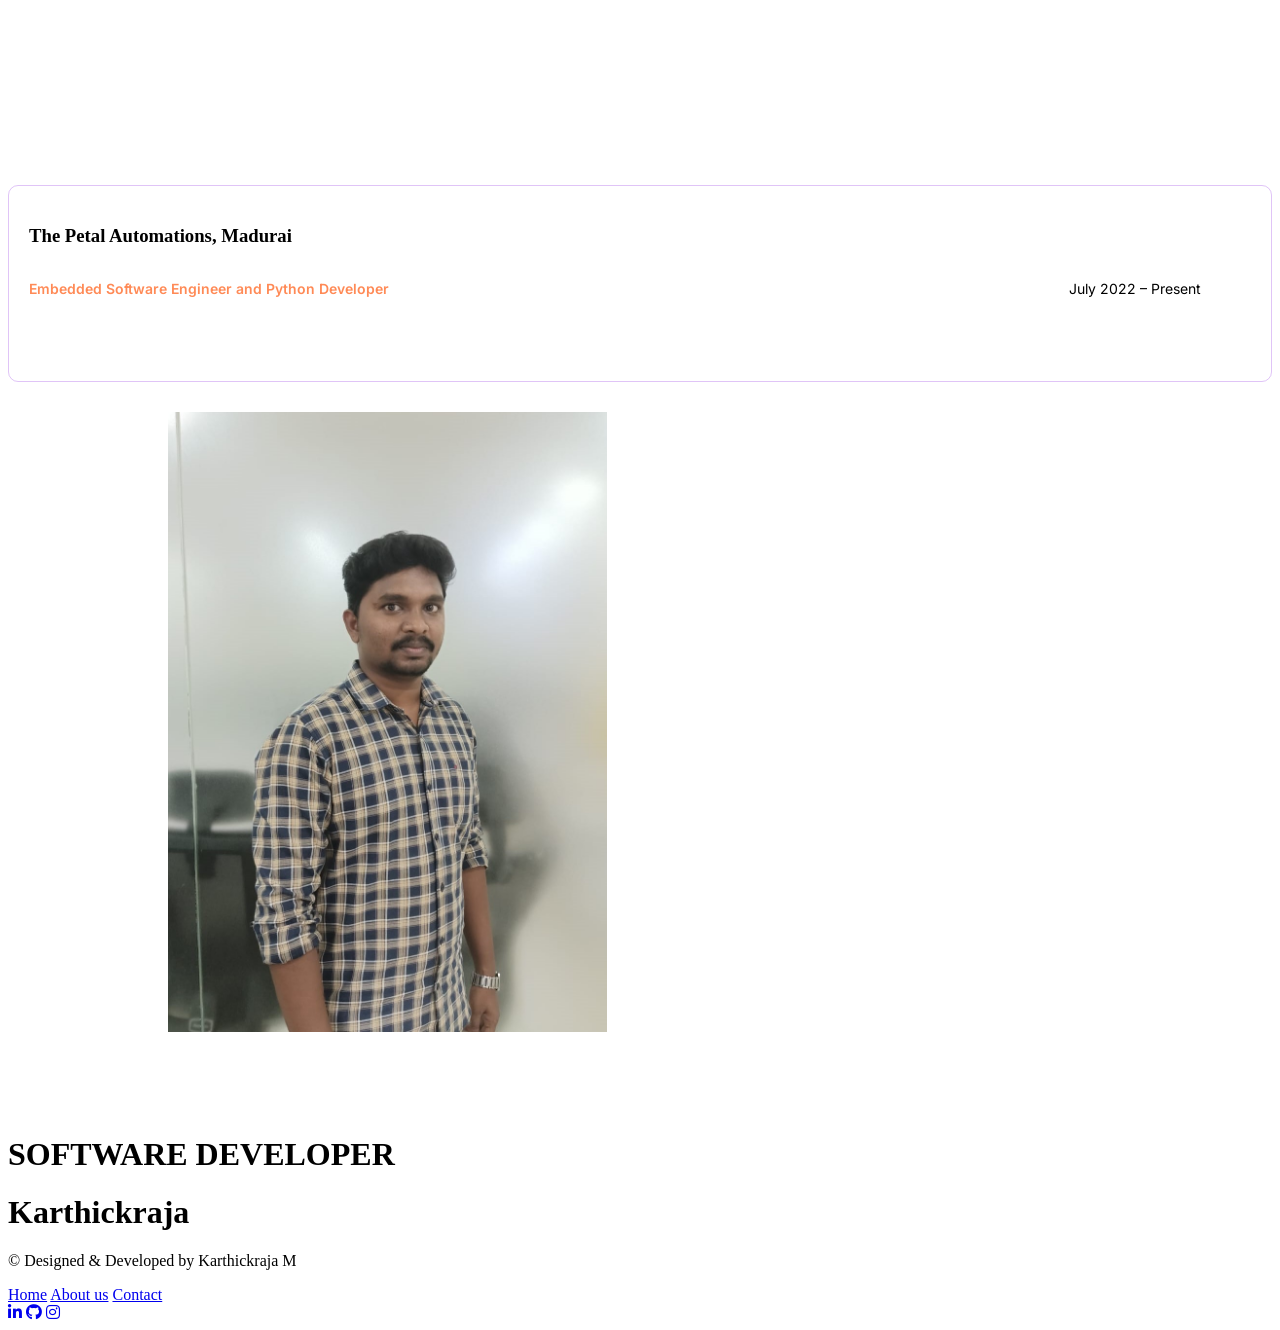
==== commit ef3a7153: "Update about.html" ====
--- a/about.html
+++ b/about.html
@@ -367,7 +367,7 @@
                     </div>
                     <p></p>
                 </div>
-    </div -->
+        </div>
             <!-- Work Experience -->
             <div class="edu-exp-box" data-aos="fade-up">
                 <h1 class="edu-topic">Work Experience</h1>
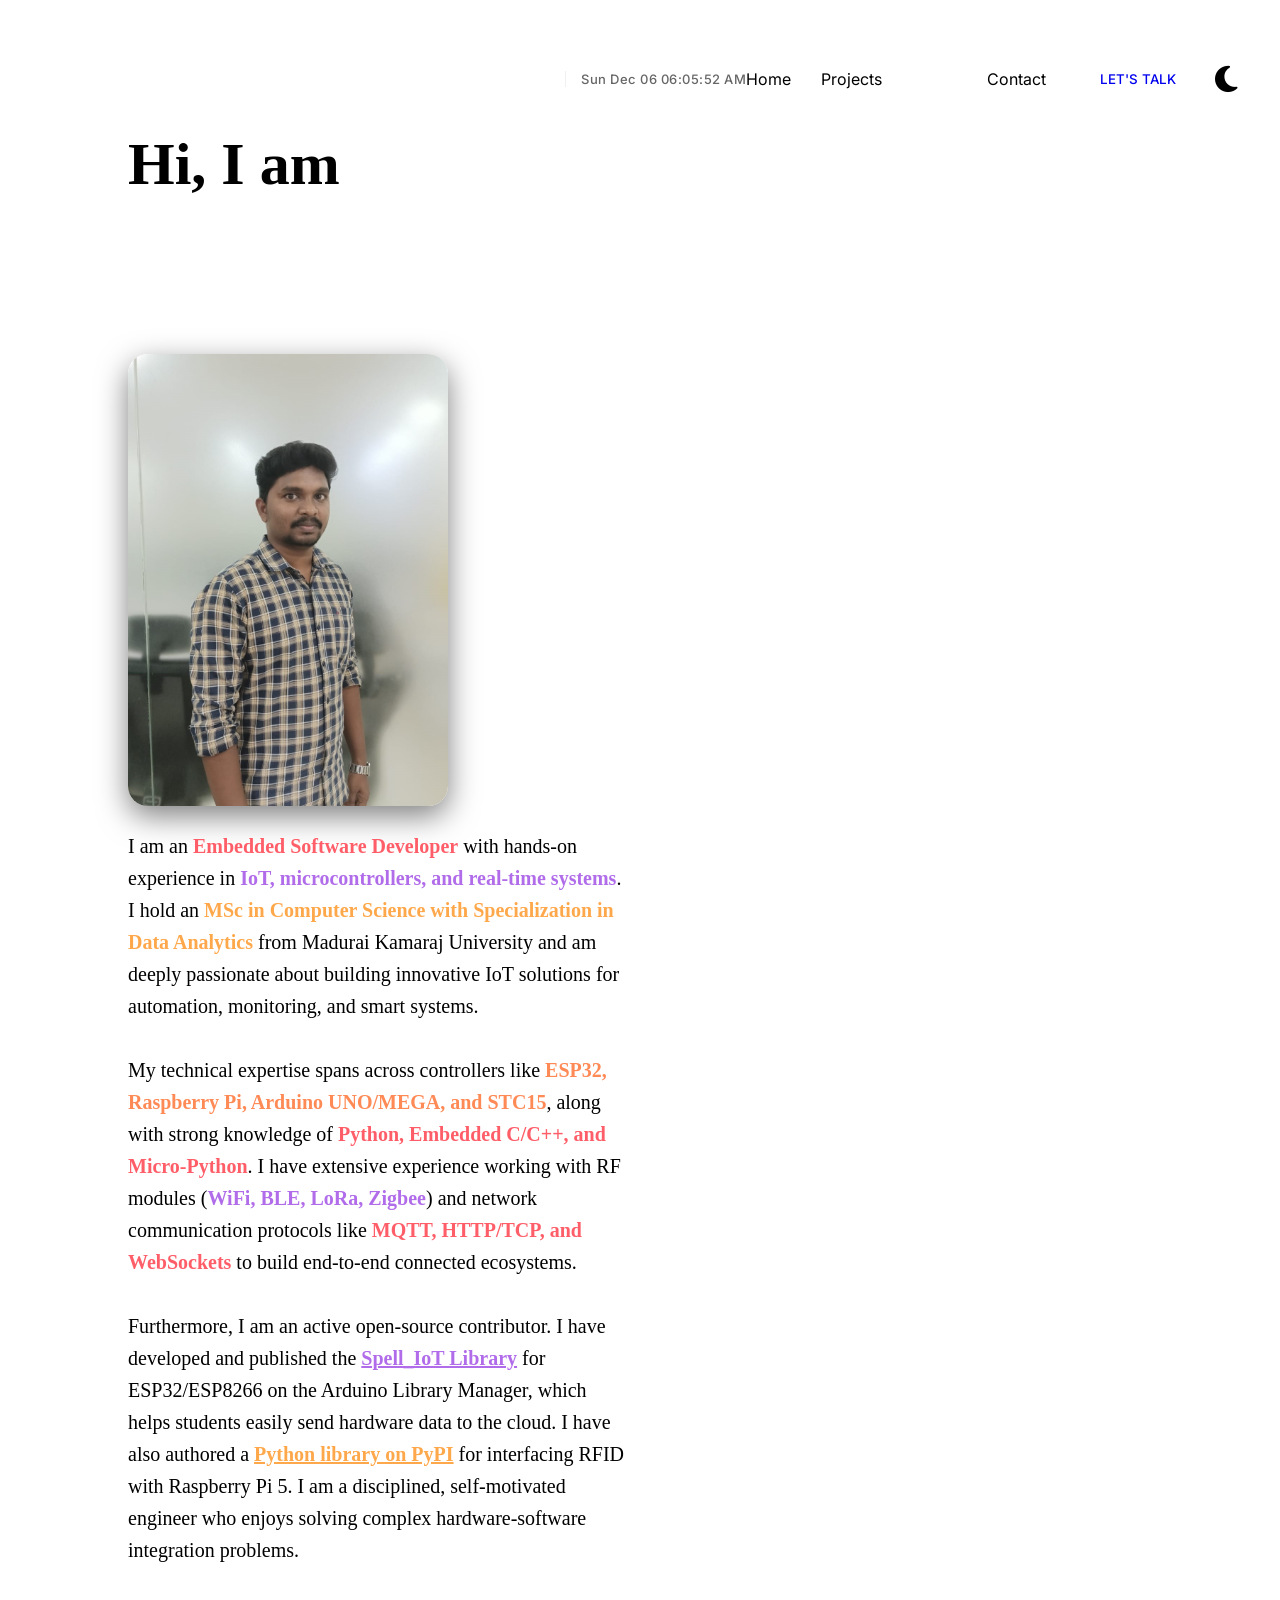
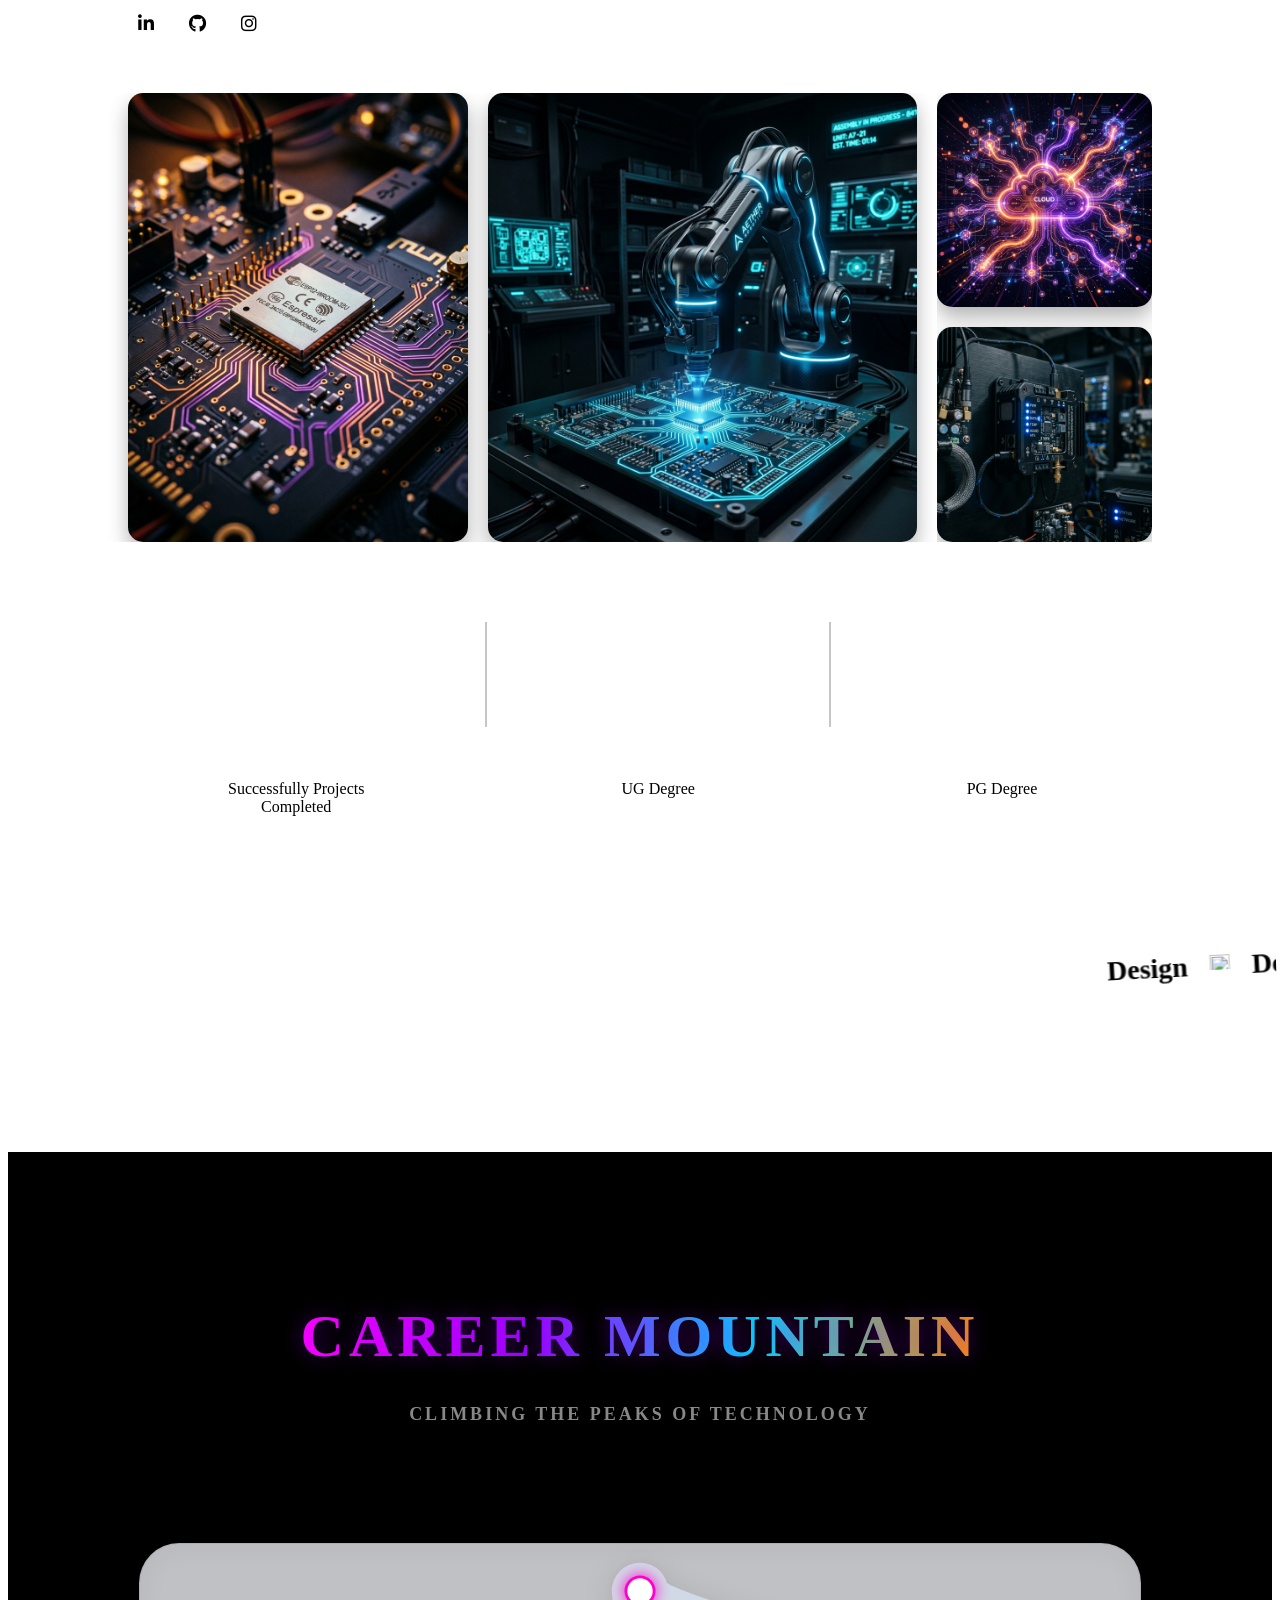
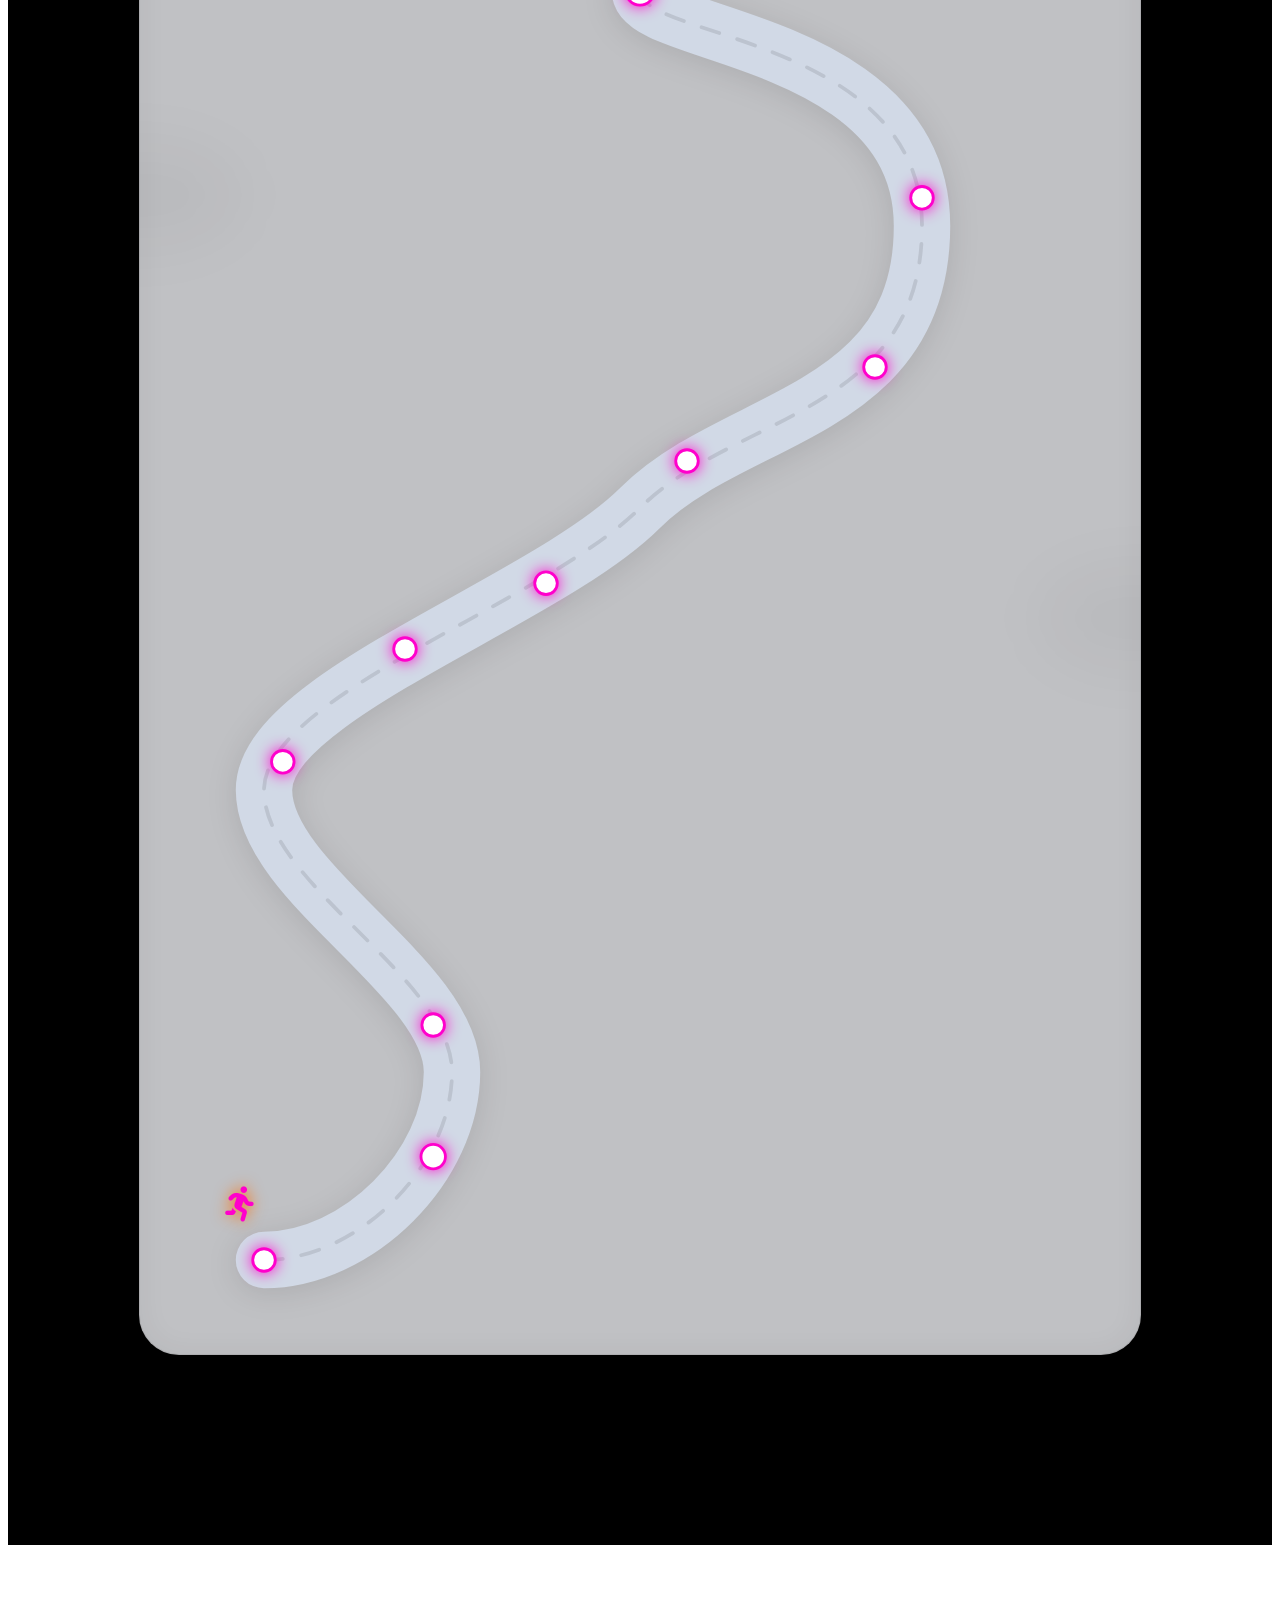
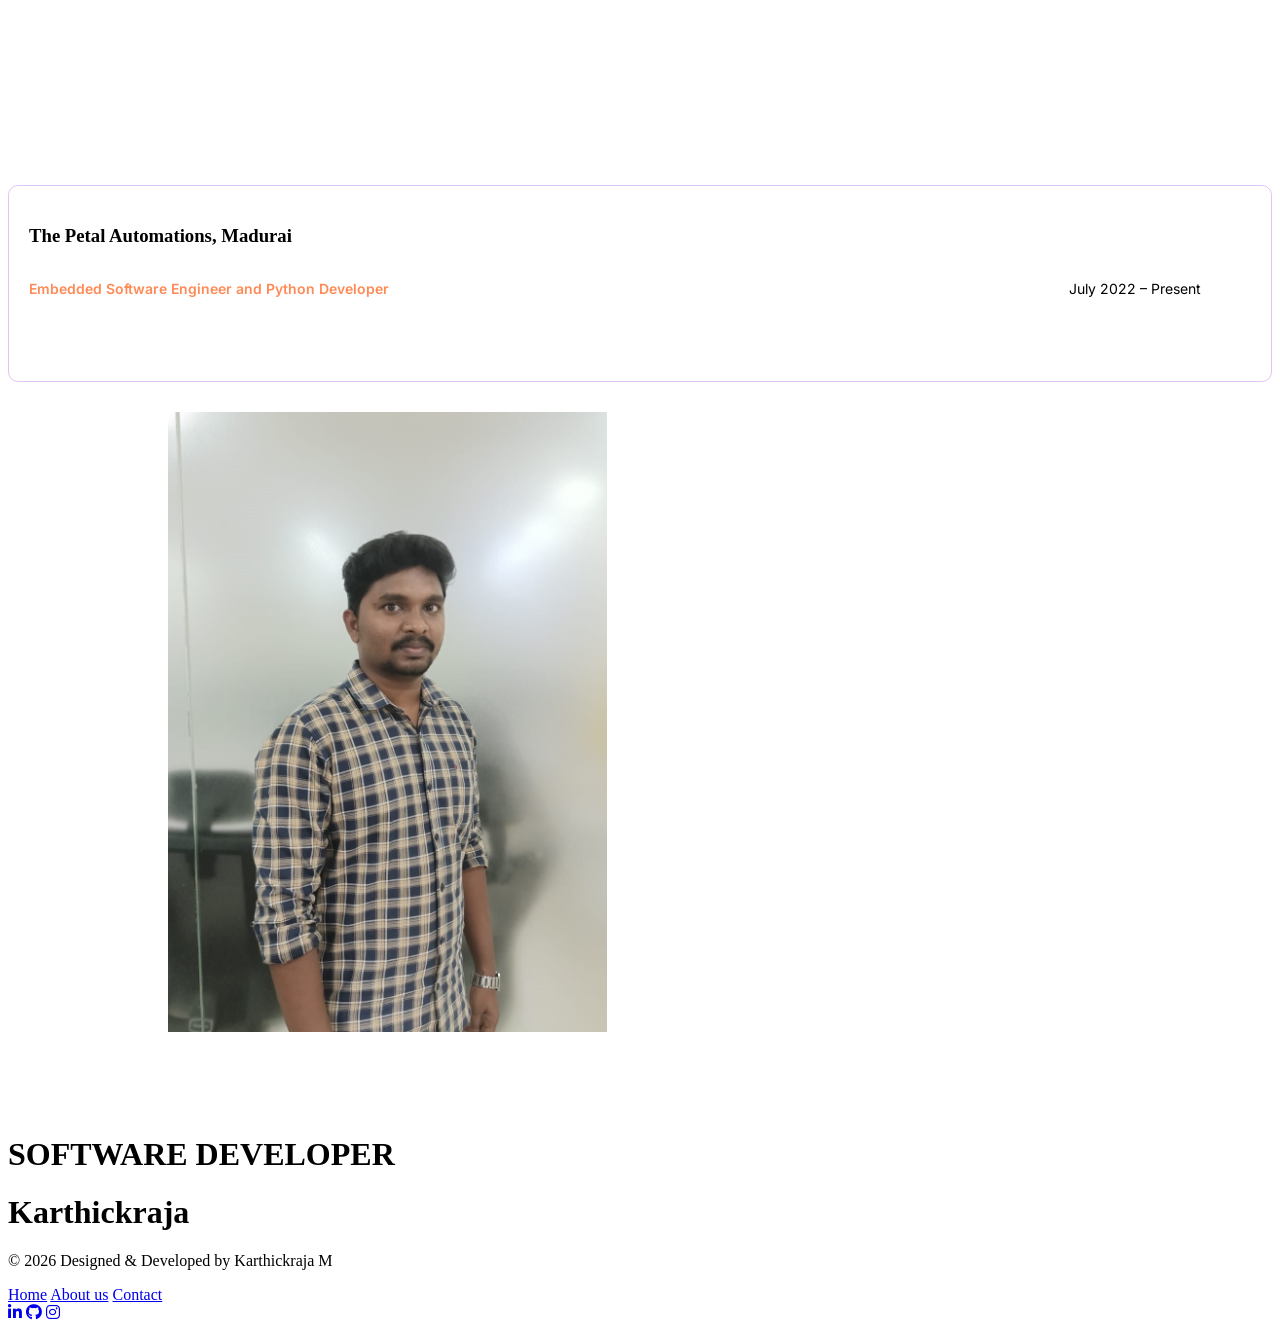
==== commit 7564ce19: "Split header and footer into reusable components and added real-time clock" ====
--- a/about.html
+++ b/about.html
@@ -40,52 +40,9 @@
 <body>
     <a class="top" href="#"><i class="arrow up"></i></a>
     <div class="container">
-        <!-- header -->
-        <!-- desktop header -->
-        <nav class="desktop-header">
-            <ul class="nav-bar">
-                <div class="header-left">
-                    <li>
-                        <h1 class="desktop-title"><span class="desktop">SOFTWARE DEVELOPER</span></h1>
-                    </li>
-                </div>
-                <div class="header-right">
-                    <li><a href="index.html" class="header home">Home</a></li>
-                    <li><a href="projects.html" class="header project">Projects</a></li>
-                    <li><a href="about.html" class="header about">About</a></li>
-                    <li><a href="contact.html" class="header contact">Contact</a></li>
-                    <a href="contact.html"><button class="header-button">LET'S TALK</button></a>
-                    <div class="moon"><i class="fa-solid fa-moon"></i></div>
-                    <div class="sun"><i class="fa-solid fa-sun"></i></div>
-                </div>
-            </ul>
-        </nav>
-
-        <!-- mobile-header -->
-        <nav class="mobile-header">
-            <div class="mobile-nav">
-                <div class="control">
-                    <h1 class="mobile">SOFTWARE DEVELOPER</h1>
-                    <div class="control-right">
-                        <div class="moon"><i class="fa-solid fa-moon"></i></div>
-                        <div class="sun"><i class="fa-solid fa-sun"></i></div>
-                        <div id="three-bar" class="three-bar"><i class="fa fa-bars"></i></div>
-                        <div id="close" class="close"><i class="fa fa-close"></i></div>
-                    </div>
-                </div>
-                <ul id="mobile-drop-down" class="mobile-drop-down ">
-                    <li><a href="index.html" class="header2 home">Home</a></li>
-                    <li><a href="projects.html" class="header2 project">Projects</a></li>
-                    <li><a href="about.html" class="header2 about">About</a></li>
-                    <li><a href="contact.html" class="header2 contact">Contact</a></li>
-                    <!-- <li><a href="#" class="header2 projects">Projects</a></li> -->
-                    <!-- <li><a href="Client-testimonials.html" class="header2 Testimonials ">Client Testimonials</a></li> -->
-                    <!-- <li><a href="Blog.html" class="header2 blog">Blog</a></li> -->
-                    <li><a class="headerbutton" href="contact.html"><button class="header2-button">LET'S
-                                TALK</button></a></li>
-                </ul>
-            </div>
-        </nav>
+        <!-- header placeholder -->
+        <div id="header-placeholder"></div>
+
 
         <!-- about-me -->
         <section class="about-me-section">
@@ -369,19 +326,19 @@
                 </div>
         </div>
             <!-- Work Experience -->
-            <div class="edu-exp-box" data-aos="fade-up">
-                <h1 class="edu-topic">Work Experience</h1>
-                <div class="edu-box"
-                    style="border: 1px solid rgba(177, 108, 234, 0.4); border-radius: 10px; padding: 20px;">
-                    <h3>The Petal Automations, Madurai</h3>
-                    <div class="education">
-                        <p class="edu" style="font-weight: 600; color: #FF8A56;">Embedded Software Engineer and Python
-                            Developer</p>
-                        <p>July 2022 – Present</p>
-                    </div>
-                </div>
-            </div>
-        </section>
+        <div class="edu-exp-box" data-aos="fade-up">
+            <h1 class="edu-topic">Work Experience</h1>
+            <div class="edu-box"
+                style="border: 1px solid rgba(177, 108, 234, 0.4); border-radius: 10px; padding: 20px;">
+                <h3>The Petal Automations, Madurai</h3>
+                <div class="education">
+                    <p class="edu" style="font-weight: 600; color: #FF8A56;">Embedded Software Engineer and Python
+                        Developer</p>
+                    <p>July 2022 – Present</p>
+                </div>
+            </div>
+        </div>
+        </section-->
 
         <!-- follow-me -->
         <section class="follow-me-section">
@@ -404,30 +361,12 @@
             </div>
         </section>
 
-        <!-- footer -->
-        <footer>
-            <div class="footer-left">
-                <h1 class="footer-topic">SOFTWARE DEVELOPER</h1>
-                <h1 class="footer-topic-mobile">Karthickraja</h1>
-                <p class="designed">© Designed & Developed by Karthickraja M</p>
-            </div>
-            <div class="footer-right">
-                <div class="footer-nav">
-                    <a href="index.html" class="footer footer-home">Home</a>
-                    <a href="about.html" class="footer footer-about">About us</a>
-                    <a href="contact.html" class="footer footer-contact">Contact</a> <br>
-                </div>
-                <div class="social-media-box">
-                    <a href="https://www.linkedin.com/in/karthickrajathedeveloper" class="social-media linkedin"><i
-                            class="fa-brands fa-linkedin-in"></i></a>
-                    <a href="https://github.com/karthickrajathedeveloper" class="social-media github"><i
-                            class="fa-brands fa-github"></i></a>
-                    <a href="#" class="social-media instragram"><i class="fa-brands fa-instagram"></i></a>
-                </div>
-            </div>
-        </footer>
+        <!-- footer placeholder -->
+        <div id="footer-placeholder"></div>
+
     </div>
 
+    <script src="script/component-loader.js"></script>
     <script src="script/script.js"></script>
 
     <script type="text/javascript" src="script/vanilla-tilt.js"></script>
--- a/style/header.css
+++ b/style/header.css
@@ -47,6 +47,18 @@
     }
 }
 
+.header-clock {
+    margin-left: 20px;
+    font-size: 13px;
+    color: var(--black-color);
+    opacity: 0.6;
+    font-family: 'Inter', sans-serif;
+    font-weight: 500;
+    letter-spacing: 0.5px;
+    padding-left: 15px;
+    border-left: 1px solid rgba(0, 0, 0, 0.1);
+}
+
 .nav-bar {
     display: flex;
     justify-content: space-between;
@@ -144,6 +156,19 @@
     font-weight: 800;
 }
 
+.mobile-left {
+    display: flex;
+    flex-direction: column;
+}
+
+.mobile-left .header-clock {
+    margin-left: 0;
+    margin-top: 5px;
+    font-size: 10px;
+    border-left: none;
+    padding-left: 0;
+}
+
 .control {
     width: 100%;
     justify-content: space-between;
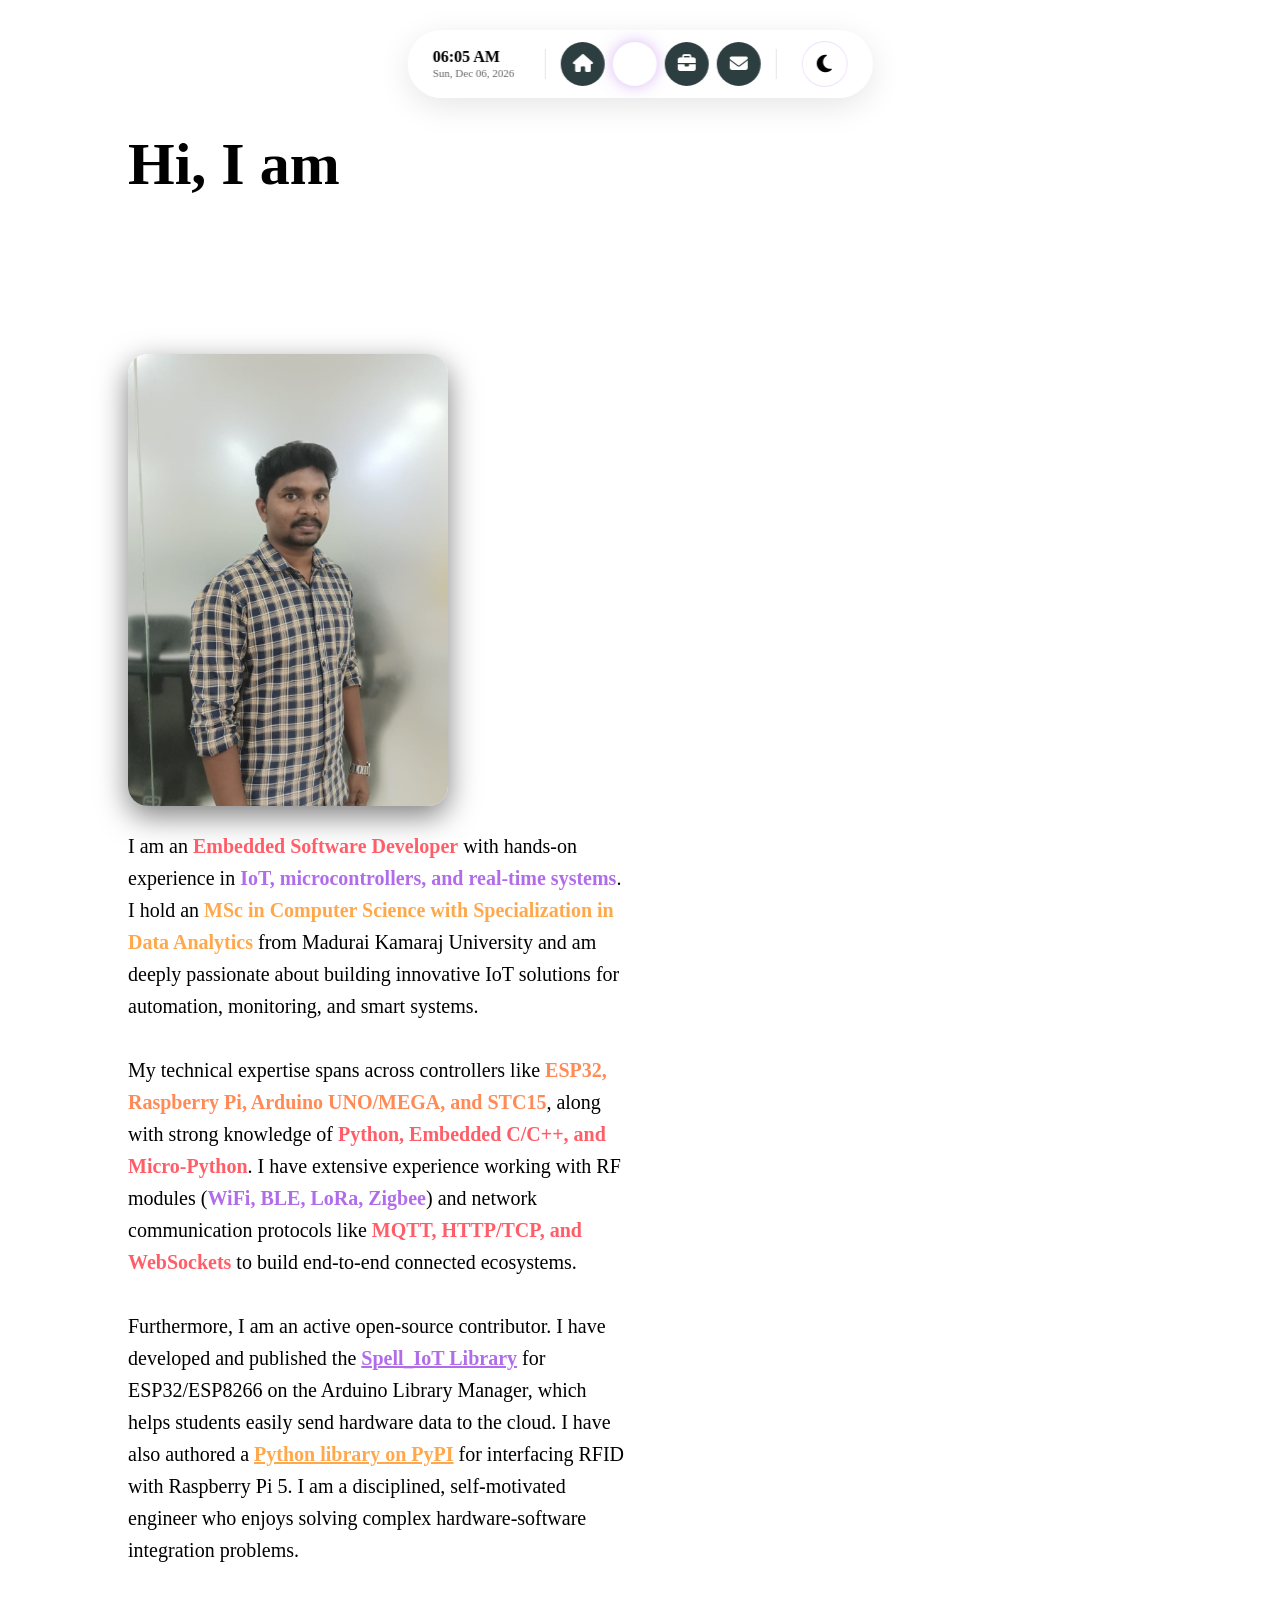
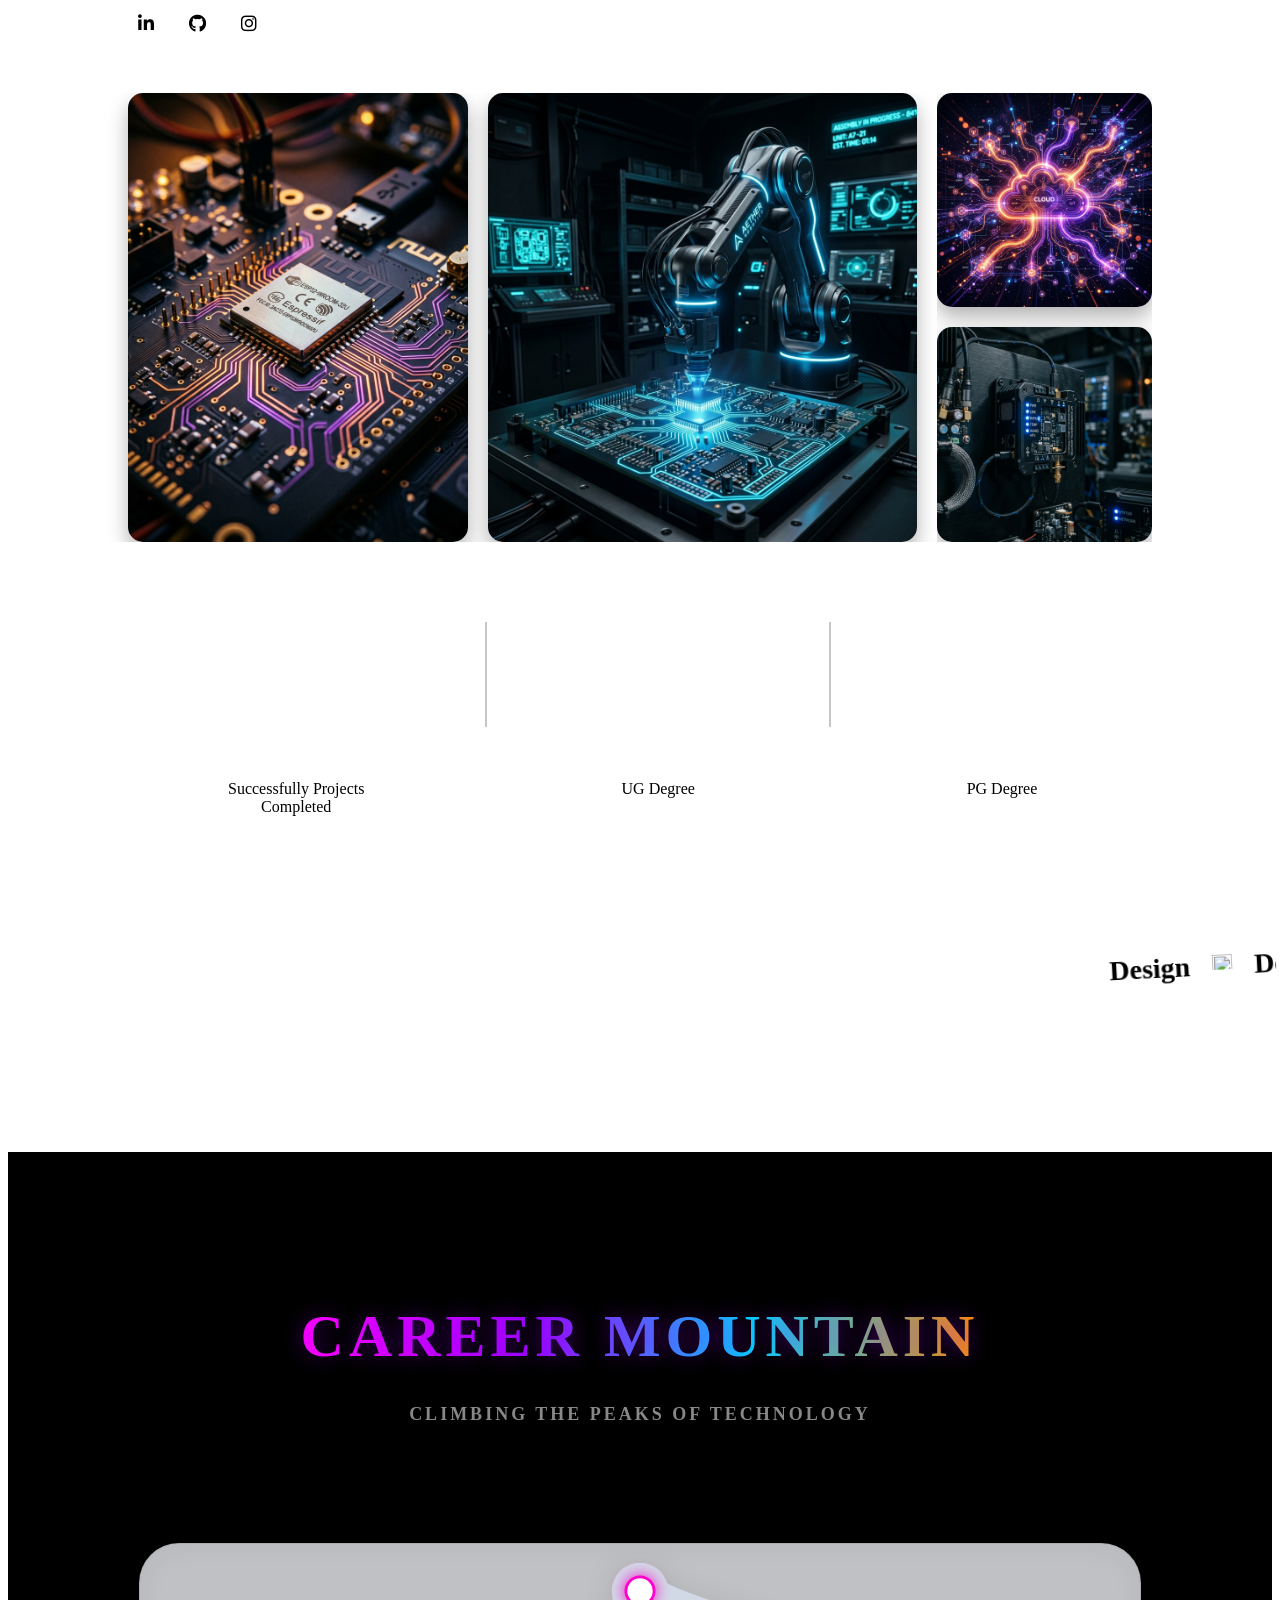
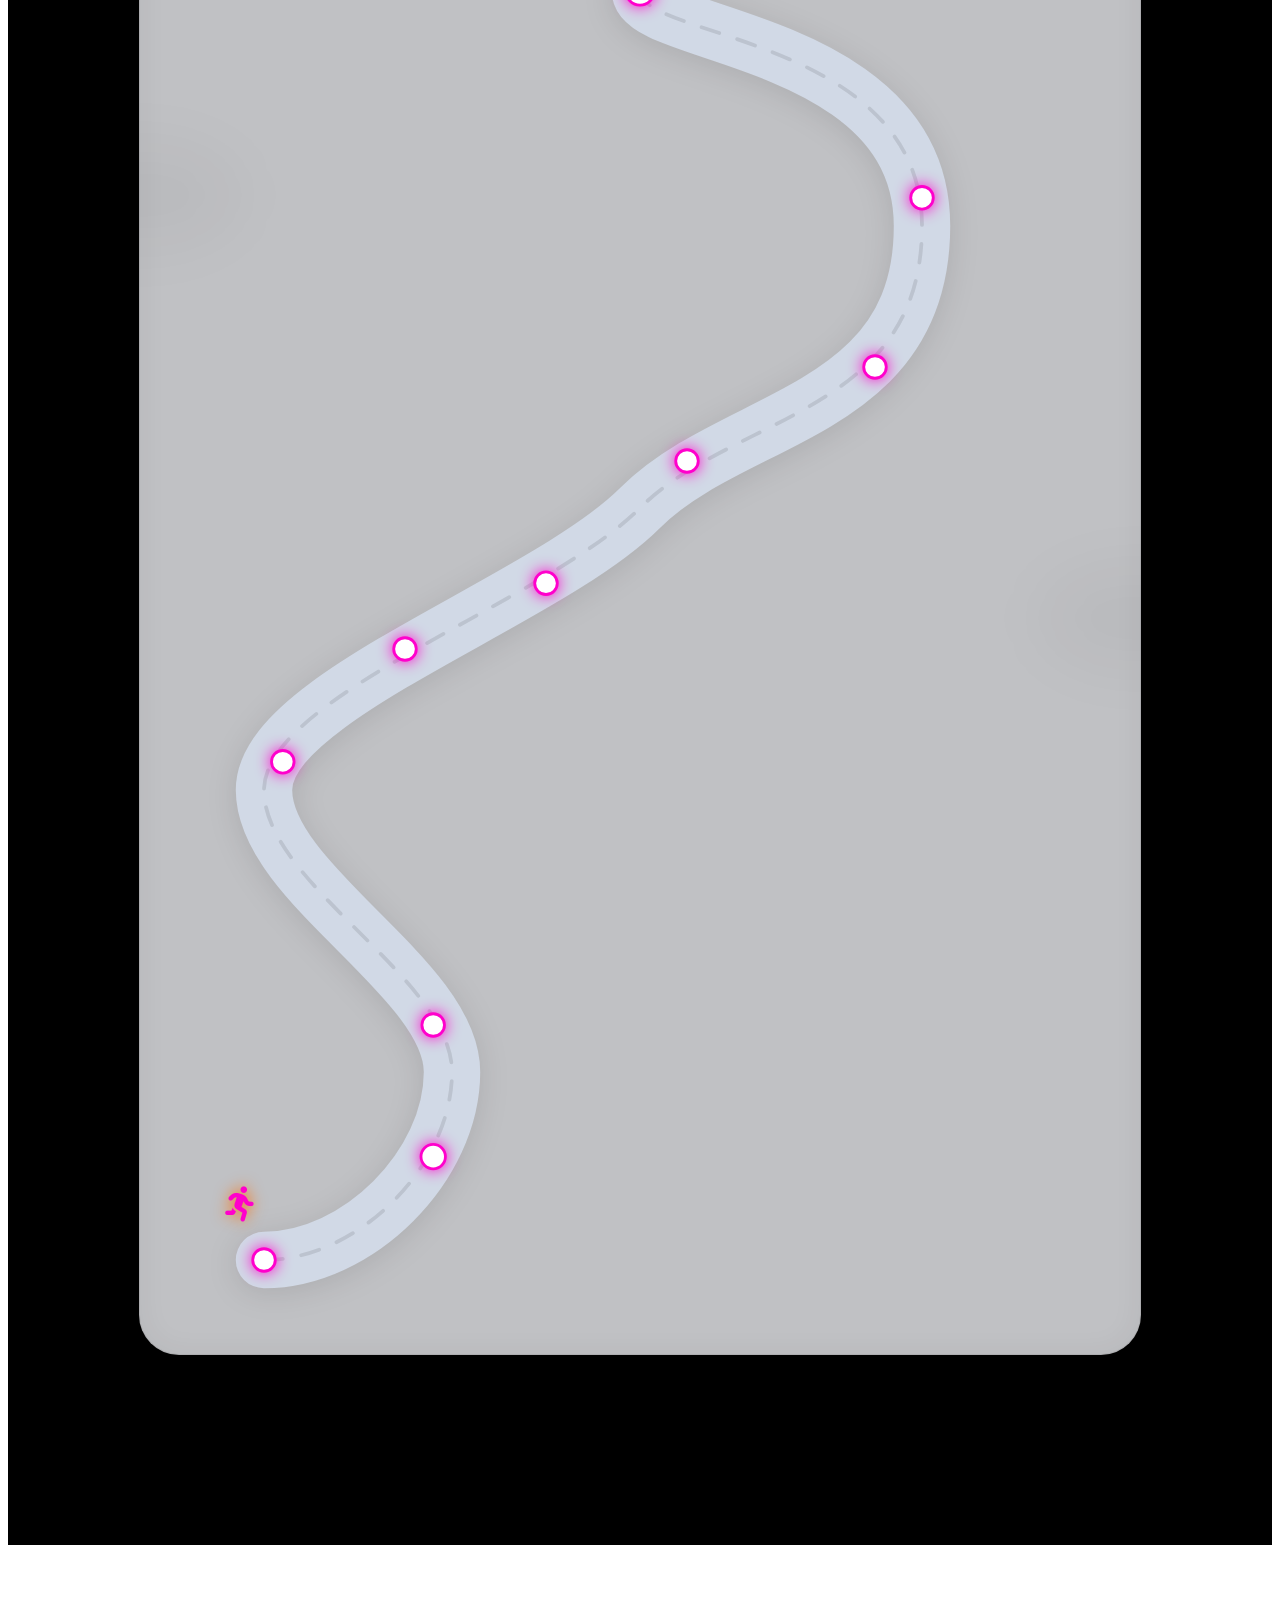
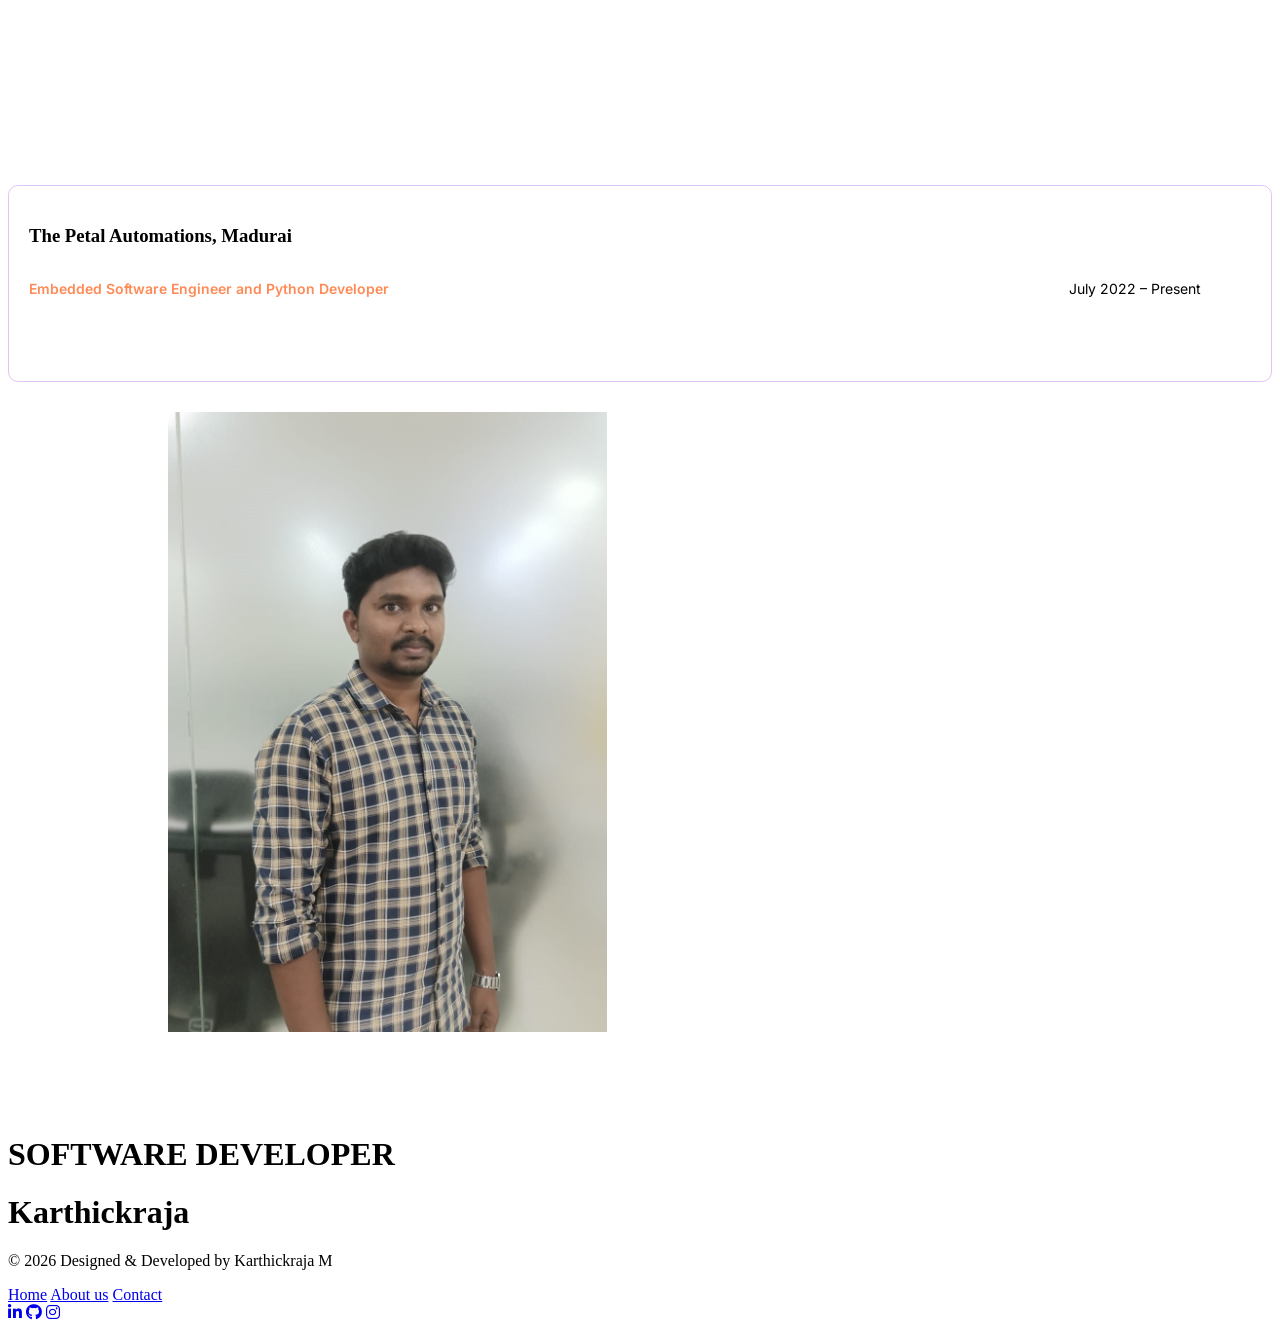
==== commit ad389c22: "Final forced updates with cache busters" ====
--- a/about.html
+++ b/about.html
@@ -7,10 +7,10 @@
     <title>Karthickraja | Software Developer</title>
 
     <!-- CSS link File -->
-    <link rel="stylesheet" href="style/general.css">
-    <link rel="stylesheet" href="style/about.css">
-    <link rel="stylesheet" href="style/header.css">
-    <link rel="stylesheet" href="style/footer.css">
+    <link rel="stylesheet" href="style/general.css?v=1.1">
+    <link rel="stylesheet" href="style/about.css?v=1.1">
+    <link rel="stylesheet" href="style/header.css?v=1.1">
+    <link rel="stylesheet" href="style/footer.css?v=1.1">
 
     <!-- Bai Jamjuree google font -->
     <link rel="preconnect" href="https://fonts.googleapis.com">
@@ -366,8 +366,8 @@
 
     </div>
 
-    <script src="script/component-loader.js"></script>
-    <script src="script/script.js"></script>
+    <script src="script/component-loader.js?v=1.1"></script>
+    <script src="script/script.js?v=1.1"></script>
 
     <script type="text/javascript" src="script/vanilla-tilt.js"></script>
     <script type="text/javascript">
--- a/style/header.css
+++ b/style/header.css
@@ -1,135 +1,178 @@
-.desktop-header {
-    background-color: var(--main-color);
-    /* border-bottom: 1px solid rgba(0, 0, 0, 0.034); */
+/* Floating Dock Header Styles */
+.dock-wrapper {
     position: fixed;
-    top: 0;
-    left: 0;
-    right: 0;
-    padding-block: 20px;
-    padding-inline: 120px;
-    font-family: "Inter", sans-serif;
-    z-index: 50;
-}
-
-.desktop-title-logo,
-.desktop-title {
-    border: 1px solid transparent;
-    border-radius: 12px;
-    padding: 8px 16px;
-    transition: all 0.4s ease;
-    display: inline-block;
-}
-
-.desktop-title-logo:hover,
-.desktop-title:hover {
-    border-color: #B16CEA;
-    box-shadow: 0 0 20px rgba(177, 108, 234, 0.3);
-    background: rgba(177, 108, 234, 0.05);
-}
-
-.desktop {
-    background: var(--gradient-color);
-    background-clip: text;
-    -webkit-background-clip: text;
-    -webkit-text-fill-color: transparent;
-    background-size: 200% auto;
-    animation: shine 4s linear infinite;
+    top: 30px;
+    left: 50%;
+    transform: translateX(-50%);
+    z-index: 1000;
+    display: flex;
+    justify-content: center;
+    width: auto;
+    pointer-events: none;
+}
+
+.floating-dock {
+    pointer-events: auto;
+    display: flex;
+    align-items: center;
+    padding: 10px 24px;
+    background: rgba(255, 255, 255, 0.7);
+    backdrop-filter: blur(15px);
+    -webkit-backdrop-filter: blur(15px);
+    border: 1px solid rgba(255, 255, 255, 0.3);
+    border-radius: 50px;
+    box-shadow: 0 8px 32px rgba(0, 0, 0, 0.1);
+    transition: all 0.4s cubic-bezier(0.4, 0, 0.2, 1);
+}
+
+body.dark-theme .floating-dock {
+    background: rgba(20, 20, 20, 0.7);
+    border: 1px solid rgba(255, 255, 255, 0.1);
+    box-shadow: 0 8px 32px rgba(0, 0, 0, 0.4);
+}
+
+.dock-section {
+    display: flex;
+    align-items: center;
+    gap: 12px;
+}
+
+/* Clock Section */
+.clock-section {
+    flex-direction: column;
+    align-items: flex-start;
+    gap: 2px;
+    padding-right: 15px;
+}
+
+.dock-time {
+    font-size: 16px;
     font-weight: 800;
-    letter-spacing: 1px;
-    font-size: 24px;
-
-}
-
-
-@keyframes shine {
-    to {
-        background-position: 200% center;
-    }
-}
-
-.header-clock {
-    margin-left: 20px;
-    font-size: 13px;
+    color: var(--black-color);
+    line-height: 1;
+}
+
+.dock-date {
+    font-size: 11px;
+    font-weight: 500;
     color: var(--black-color);
     opacity: 0.6;
-    font-family: 'Inter', sans-serif;
-    font-weight: 500;
-    letter-spacing: 0.5px;
-    padding-left: 15px;
-    border-left: 1px solid rgba(0, 0, 0, 0.1);
-}
-
-.nav-bar {
-    display: flex;
-    justify-content: space-between;
-    text-wrap: nowrap;
-}
-
-.header-left {
-    display: flex;
-    justify-content: start;
-    align-items: center;
-}
-
-li {
-    list-style-type: none;
-}
-
-.nav-bar h1 {
-    margin-right: 50px;
-}
-
-.header {
-    color: var(--black-color);
+}
+
+.dock-divider {
+    width: 1px;
+    height: 30px;
+    background: rgba(0, 0, 0, 0.1);
+    margin-inline: 15px;
+}
+
+body.dark-theme .dock-divider {
+    background: rgba(255, 255, 255, 0.1);
+}
+
+/* Nav Section */
+.nav-section {
+    gap: 8px;
+}
+
+.dock-item {
+    width: 44px;
+    height: 44px;
+    display: flex;
+    align-items: center;
+    justify-content: center;
+    border-radius: 50%;
+    background: #2d3e40;
+    color: #ffffff !important;
     text-decoration: none;
-    font-weight: 400;
-    margin-right: 30px;
-}
-
-.header:hover {
-    background: var(--gradient-color);
-    background-clip: text;
-    -webkit-text-fill-color: transparent;
-}
-
-.header-button {
-    background-color: var(--black-color);
-    color: var(--white-color);
-    padding-block: 12px;
-    padding-inline: 24px;
-    border-radius: 50px;
-    border: none;
-    font-weight: 500;
-    font-family: "Inter", sans-serif;
+    font-size: 18px;
+    transition: all 0.3s ease;
+    position: relative;
+}
+
+.dock-item i {
+    z-index: 2;
+    pointer-events: none;
+}
+
+.dock-item:hover {
+    transform: translateY(-5px) scale(1.1);
+    box-shadow: 0 5px 15px rgba(0, 0, 0, 0.2);
+    background: #3d5254;
+}
+
+.dock-item.active:not(.home) {
+    background: var(--gradient-color) !important;
+    box-shadow: 0 0 15px rgba(177, 108, 234, 0.5);
+}
+
+.dock-item.active.home {
+    background: #2d3e40 !important; /* Force normal dark teal */
+    box-shadow: none !important;
+}
+
+/* Theme Section */
+.theme-section {
+    padding-left: 10px;
+}
+
+.theme-toggle {
+    width: 44px;
+    height: 44px;
+    display: flex;
+    align-items: center;
+    justify-content: center;
+    border-radius: 50%;
+    background: rgba(255, 255, 255, 0.5);
+    border: 1px solid rgba(177, 108, 234, 0.2);
     cursor: pointer;
-}
-
-.header-button:hover {
-    background-color: var(--white-color);
-    color: var(--black-color);
-    box-shadow: rgba(0, 0, 0, 0.35) 0px 5px 15px;
-    border: 2px solid var(--black-color);
-}
-
-.header-right {
-    display: flex;
-    align-items: center;
-}
-
-.sun {
-    margin-left: 15px;
-    display: none;
-    font-size: 30px;
-    color: white;
-}
-
-.moon {
-    margin-left: 15px;
-    font-size: 30px;
-}
-
-/* Mobile-nav */
-
+    transition: all 0.3s ease;
+}
+
+.theme-toggle:hover {
+    background: rgba(177, 108, 234, 0.1);
+    transform: rotate(15deg);
+}
+
+.theme-toggle .moon, 
+.theme-toggle .sun {
+    margin-left: 0;
+    font-size: 20px;
+}
+
+/* Tooltip Styles */
+.dock-tooltip {
+    position: absolute;
+    bottom: -45px;
+    left: 50%;
+    transform: translateX(-50%) translateY(10px);
+    background: #000000;
+    color: #ffffff !important;
+    padding: 6px 12px;
+    border-radius: 8px;
+    font-size: 12px;
+    font-weight: 600;
+    opacity: 0;
+    visibility: hidden;
+    pointer-events: none;
+    transition: all 0.3s cubic-bezier(0.4, 0, 0.2, 1);
+    box-shadow: 0 4px 12px rgba(0, 0, 0, 0.3);
+    white-space: nowrap;
+    z-index: 2000;
+}
+
+body.dark-theme .dock-tooltip {
+    background: #ffffff;
+    color: #000000 !important;
+}
+
+.dock-item:hover .dock-tooltip {
+    opacity: 1;
+    visibility: visible;
+    transform: translateX(-50%) translateY(0);
+}
+
+/* Mobile Adjustments */
 .mobile-header {
     position: fixed;
     top: 0;
@@ -142,159 +185,25 @@
 
 .mobile-nav {
     padding-inline: 60px;
-    padding-block: 20px;
-    display: none;
-}
-
-.mobile {
-    background: var(--gradient-color);
-    background-clip: text;
-    -webkit-background-clip: text;
-    -webkit-text-fill-color: transparent;
-    background-size: 200% auto;
-    animation: shine 4s linear infinite;
-    font-weight: 800;
-}
-
-.mobile-left {
-    display: flex;
-    flex-direction: column;
+    padding-block: 15px;
 }
 
 .mobile-left .header-clock {
-    margin-left: 0;
-    margin-top: 5px;
+    margin-top: 2px;
     font-size: 10px;
-    border-left: none;
-    padding-left: 0;
-}
-
-.control {
-    width: 100%;
-    justify-content: space-between;
-    display: none;
-}
-
-.control-right {
-    display: flex;
-}
-
-.three-bar {
-    font-size: 30px;
-    color: var(--black-color);
-    text-align: center;
-    width: 40px;
-    margin-left: 15px;
-}
-
-.three-bar:active {
-    background-color: var(--black-color);
-    color: var(--white-color);
-}
-
-.close {
-    font-size: 30px;
-    color: var(--black-color);
-    text-align: center;
-    width: 40px;
-    border-radius: 50%;
-    margin-left: 15px;
-    display: none;
-}
-
-.close:active {
-    background-color: var(--black-color);
-    color: var(--white-color);
-}
-
-.mobile-drop-down {
-    position: absolute;
-    background-color: var(--main-color);
-    width: 100%;
-    top: 60px;
-    left: 0;
-    display: flex;
-    flex-direction: column;
-    display: none;
-    border-bottom: 1px rgba(128, 128, 128, 0.473) solid;
-}
-
-.header2 {
-    display: block;
-    padding-top: 15px;
-    padding-bottom: 15px;
-    padding-left: 60px;
-    color: var(--black-color);
-    text-decoration: none;
-}
-
-.header2:hover {
-    background: var(--gradient-color);
-    background-clip: text;
-    -webkit-text-fill-color: transparent;
-}
-
-.header2-button {
-    background-color: var(--black-color);
-    color: var(--white-color);
-    padding-block: 12px;
-    padding-inline: 24px;
-    border-radius: 50px;
-    border: none;
-    font-weight: 500;
-    cursor: pointer;
-}
-
-.header2-button:hover {
-    background-color: var(--white-color);
-    color: var(--black-color);
-    box-shadow: rgba(0, 0, 0, 0.35) 0px 5px 15px;
-}
-
-.headerbutton {
-    display: block;
-    padding-top: 15px;
-    padding-bottom: 15px;
-    padding-left: 60px;
-}
-
-
-
-
-@media (max-width: 1150px) {
-    .desktop-header {
-        padding-inline: 60px
-    }
 }
 
 @media (max-width: 850px) {
-
-    /* 1024px */
-    .desktop-header {
+    .dock-wrapper {
         display: none;
     }
-
     .mobile-header {
         display: block;
     }
-
-    .mobile-nav {
-        display: block;
-    }
-
-    .control {
-        display: flex;
-    }
-}
-
+}
 
 @media (max-width: 524px) {
     .mobile-nav {
-        padding-inline: 30px;
-    }
-
-    .header2,
-    .headerbutton {
-        padding-left: 30px;
+        padding-inline: 20px;
     }
 }
